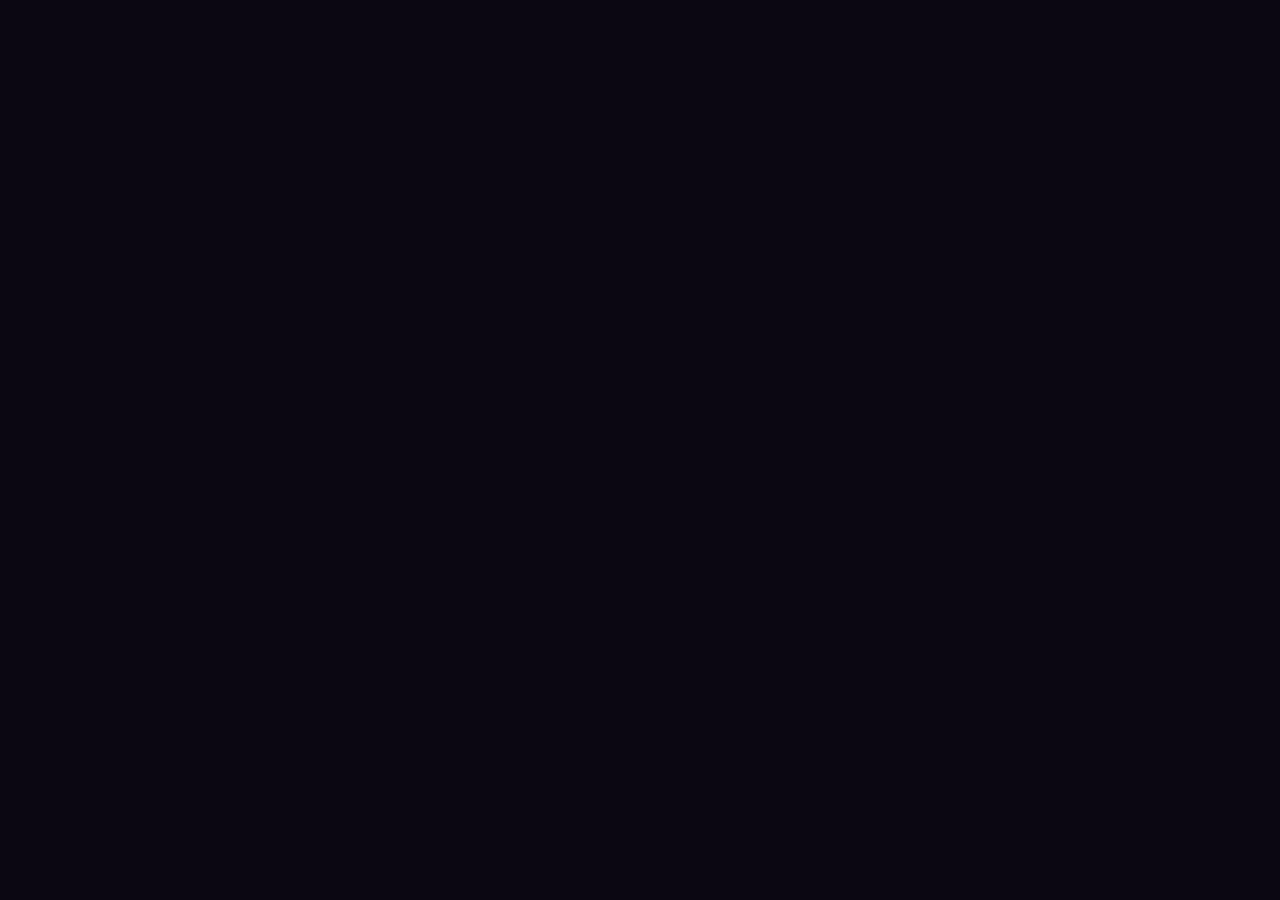
==== index.html @ 0aef2d8a "Initial launch: Hira Circle landing page Full implementation of the Hira Circle landing page — dark/" ====
<!DOCTYPE html>
<html lang="en" data-theme="dark">
<head>
  <meta charset="UTF-8" />
  <meta name="viewport" content="width=device-width, initial-scale=1.0" />
  <title>Hira Circle — Certainty. Connection. Impact.</title>
  <meta name="description" content="A quiet ecosystem for the modern Muslim. Masoorat Global, our bilingual adhkār app, launches soon." />

  <link rel="preconnect" href="https://fonts.googleapis.com" />
  <link rel="preconnect" href="https://fonts.gstatic.com" crossorigin />
  <link rel="stylesheet"
        href="https://fonts.googleapis.com/css2?family=Exo+2:wght@300;400;500;600;700&family=Amiri:wght@400;700&display=swap" />

  <link rel="stylesheet" href="styles.css" />

  <script src="https://unpkg.com/react@18.3.1/umd/react.development.js"
          integrity="sha384-hD6/rw4ppMLGNu3tX5cjIb+uRZ7UkRJ6BPkLpg4hAu/6onKUg4lLsHAs9EBPT82L"
          crossorigin="anonymous"></script>
  <script src="https://unpkg.com/react-dom@18.3.1/umd/react-dom.development.js"
          integrity="sha384-u6aeetuaXnQ38mYT8rp6sbXaQe3NL9t+IBXmnYxwkUI2Hw4bsp2Wvmx4yRQF1uAm"
          crossorigin="anonymous"></script>
  <script src="https://unpkg.com/@babel/standalone@7.29.0/babel.min.js"
          integrity="sha384-m08KidiNqLdpJqLq95G/LEi8Qvjl/xUYll3QILypMoQ65QorJ9Lvtp2RXYGBFj1y"
          crossorigin="anonymous"></script>
</head>
<body>
  <div id="root"></div>

  <script type="text/babel" src="tweaks-panel.jsx"></script>
  <script type="text/babel" src="logo.jsx"></script>
  <script type="text/babel" src="app.jsx"></script>
</body>
</html>
---- styles.css ----
/* ============================================================
   Hira Circle — Landing
   Type:  Exo 2 (300–700), Amiri (Arabic display)
   Tone:  dark-default, violet aurora, quiet intellectual luxury
============================================================ */

:root {
  --bg:         #0B0712;
  --bg-soft:    #110A1C;
  --bg-elev:    #160E26;
  --ink:        #EDEAF2;
  --ink-mute:   #9890A8;
  --ink-dim:    #645B78;
  --line:       rgba(181,143,224,0.14);
  --line-soft:  rgba(181,143,224,0.07);

  --violet-100: #ECE0FF;
  --violet-300: #C9B0FF;
  --violet-400: #A77EF0;
  --violet-500: #8A4FE0;
  --violet-600: #6B2FB8;
  --violet-700: #4C1F8C;
  --violet-900: #2A0F5C;

  --grad: linear-gradient(135deg, #6B2FB8 0%, #8A4FE0 45%, #B58FE0 100%);
  --grad-soft: linear-gradient(135deg, rgba(107,47,184,0.22) 0%, rgba(181,143,224,0.18) 100%);

  --radius-sm: 8px;
  --radius:    14px;
  --radius-lg: 22px;
  --radius-xl: 32px;

  --container: 1180px;
  --gutter: clamp(20px, 4vw, 48px);

  --shadow-glow: 0 30px 80px -20px rgba(138, 79, 224, 0.45),
                 0 0 0 1px rgba(181,143,224,0.10);
}

[data-theme="light"] {
  --bg:        #F7F4FB;
  --bg-soft:   #FFFFFF;
  --bg-elev:   #FFFFFF;
  --ink:       #1A1126;
  --ink-mute:  #574B6B;
  --ink-dim:   #8A819A;
  --line:      rgba(75, 31, 140, 0.14);
  --line-soft: rgba(75, 31, 140, 0.07);
  --shadow-glow: 0 30px 80px -20px rgba(107, 47, 184, 0.25),
                 0 0 0 1px rgba(107, 47, 184, 0.08);
}

* { box-sizing: border-box; }
html, body { margin: 0; padding: 0; }
html { -webkit-font-smoothing: antialiased; text-rendering: optimizeLegibility; }

body {
  font-family: 'Exo 2', system-ui, sans-serif;
  font-weight: 400;
  background: var(--bg);
  color: var(--ink);
  line-height: 1.55;
  overflow-x: hidden;
  letter-spacing: 0.005em;
}

/* ── Ambient aurora behind everything ─────────────────────── */
.aurora {
  position: fixed;
  inset: 0;
  pointer-events: none;
  z-index: 0;
  overflow: hidden;
}
.aurora::before,
.aurora::after {
  content: '';
  position: absolute;
  border-radius: 50%;
  filter: blur(120px);
  opacity: 0.55;
  will-change: transform;
}
.aurora::before {
  width: 800px; height: 800px;
  top: -200px; left: -200px;
  background: radial-gradient(circle, rgba(107,47,184,0.55), transparent 65%);
  animation: drift 26s ease-in-out infinite alternate;
}
.aurora::after {
  width: 700px; height: 700px;
  bottom: -250px; right: -150px;
  background: radial-gradient(circle, rgba(181,143,224,0.35), transparent 65%);
  animation: drift2 32s ease-in-out infinite alternate;
}
[data-theme="light"] .aurora::before { opacity: 0.30; }
[data-theme="light"] .aurora::after  { opacity: 0.22; }

@keyframes drift {
  0%   { transform: translate(0,0)   scale(1); }
  100% { transform: translate(120px,80px) scale(1.15); }
}
@keyframes drift2 {
  0%   { transform: translate(0,0)   scale(1); }
  100% { transform: translate(-100px,-60px) scale(1.1); }
}

/* Optional grid overlay variant */
.bg-grid::before {
  content: '';
  position: fixed;
  inset: 0;
  z-index: 0;
  pointer-events: none;
  background-image:
    linear-gradient(var(--line-soft) 1px, transparent 1px),
    linear-gradient(90deg, var(--line-soft) 1px, transparent 1px);
  background-size: 64px 64px;
  mask-image: radial-gradient(ellipse at center, black 30%, transparent 75%);
}

/* ── Layout ───────────────────────────────────────────────── */
.page {
  position: relative;
  z-index: 1;
}
.container {
  max-width: var(--container);
  margin: 0 auto;
  padding: 0 var(--gutter);
}
section { position: relative; }

/* ── Nav ──────────────────────────────────────────────────── */
.nav {
  position: sticky;
  top: 0;
  z-index: 50;
  backdrop-filter: blur(14px);
  -webkit-backdrop-filter: blur(14px);
  background: color-mix(in oklab, var(--bg) 70%, transparent);
  border-bottom: 1px solid var(--line-soft);
}
.nav-inner {
  display: flex;
  align-items: center;
  justify-content: space-between;
  height: 72px;
}
.nav-brand {
  display: flex;
  align-items: center;
  gap: 12px;
  text-decoration: none;
  color: var(--ink);
}
.nav-brand .qmark { width: 32px; height: 32px; }
.nav-brand .word {
  font-weight: 600;
  font-size: 19px;
  letter-spacing: -0.01em;
}
.nav-brand .word span { color: var(--violet-400); }
.nav-links {
  display: flex;
  align-items: center;
  gap: 34px;
}
.nav-links a {
  color: var(--ink-mute);
  text-decoration: none;
  font-size: 14px;
  font-weight: 500;
  letter-spacing: 0.02em;
  transition: color .25s;
  white-space: nowrap;
}
.nav-links a:hover { color: var(--ink); }
.nav-pill {
  display: inline-flex;
  align-items: center;
  gap: 8px;
  padding: 9px 16px;
  border-radius: 99px;
  background: var(--grad);
  color: #fff !important;
  font-weight: 500;
  font-size: 13px;
  letter-spacing: 0.04em;
  text-transform: uppercase;
  box-shadow: 0 8px 24px -8px rgba(138,79,224,0.55);
  transition: transform .25s, box-shadow .25s;
  white-space: nowrap;
}
.nav-pill:hover { transform: translateY(-1px); box-shadow: 0 14px 32px -8px rgba(138,79,224,0.7); }

@media (max-width: 720px) {
  .nav-links a:not(.nav-pill) { display: none; }
}

/* ── Hero ─────────────────────────────────────────────────── */
.hero {
  padding: clamp(72px, 12vw, 140px) 0 clamp(80px, 10vw, 120px);
  text-align: center;
}
.hero-eyebrow {
  display: inline-flex;
  align-items: center;
  gap: 10px;
  padding: 7px 14px 7px 10px;
  border-radius: 99px;
  border: 1px solid var(--line);
  background: color-mix(in oklab, var(--bg-elev) 55%, transparent);
  color: var(--ink-mute);
  font-size: 12px;
  letter-spacing: 0.18em;
  text-transform: uppercase;
  margin-bottom: 38px;
}
.hero-eyebrow .dot {
  width: 7px; height: 7px; border-radius: 99px;
  background: var(--violet-400);
  box-shadow: 0 0 0 4px rgba(167,126,240,0.18);
  animation: pulseDot 2.4s ease-in-out infinite;
}
@keyframes pulseDot {
  0%, 100% { box-shadow: 0 0 0 4px rgba(167,126,240,0.18); }
  50%      { box-shadow: 0 0 0 8px rgba(167,126,240,0.04); }
}

.hero-mark-wrap {
  display: flex;
  justify-content: center;
  margin-bottom: 34px;
  position: relative;
}
.hero-mark-wrap .halo {
  position: absolute;
  inset: -60px;
  background: radial-gradient(circle, rgba(138,79,224,0.35), transparent 60%);
  filter: blur(40px);
  z-index: -1;
}
.hero-mark {
  width: clamp(160px, 22vw, 240px);
  height: clamp(160px, 22vw, 240px);
}

.hero-mark.motion-float  { animation: floaty 6s ease-in-out infinite; }
.hero-mark.motion-rotate { animation: rotate 22s linear infinite; }
.hero-mark.motion-pulse  { animation: pulse 4.5s ease-in-out infinite; }

@keyframes floaty { 0%,100% { transform: translateY(0); } 50% { transform: translateY(-12px); } }
@keyframes rotate { to { transform: rotate(360deg); } }
@keyframes pulse  { 0%,100% { transform: scale(1); } 50% { transform: scale(1.04); } }

.hero h1 {
  font-family: 'Exo 2', sans-serif;
  font-weight: 600;
  font-size: clamp(48px, 8vw, 96px);
  line-height: 1;
  letter-spacing: -0.025em;
  margin: 0 0 18px;
}
.hero h1 .gradient {
  background: var(--grad);
  -webkit-background-clip: text;
  background-clip: text;
  color: transparent;
}
.hero-tag {
  color: var(--ink-mute);
  font-size: clamp(14px, 1.4vw, 16px);
  font-weight: 400;
  letter-spacing: 0.32em;
  text-transform: uppercase;
  margin: 0 0 28px;
}
.hero-tag span { color: var(--violet-300); }
.hero-tag em {
  font-style: normal;
  color: var(--ink-dim);
  padding: 0 6px;
}
.hero-sub {
  font-size: clamp(17px, 1.6vw, 20px);
  color: var(--ink-mute);
  max-width: 580px;
  margin: 0 auto;
  line-height: 1.55;
  font-weight: 300;
  text-wrap: pretty;
}

/* arrow scroll cue */
.scroll-cue {
  margin-top: 64px;
  display: inline-flex;
  flex-direction: column;
  align-items: center;
  gap: 10px;
  color: var(--ink-dim);
  font-size: 11px;
  letter-spacing: 0.3em;
  text-transform: uppercase;
}
.scroll-cue .line {
  width: 1px;
  height: 36px;
  background: linear-gradient(to bottom, var(--violet-400), transparent);
  animation: scrollLine 2.4s ease-in-out infinite;
  transform-origin: top;
}
@keyframes scrollLine {
  0%, 100% { transform: scaleY(0.4); opacity: 0.4; }
  50%      { transform: scaleY(1); opacity: 1; }
}

/* ── Section primitives ───────────────────────────────────── */
.section {
  padding: clamp(80px, 10vw, 140px) 0;
  position: relative;
}
.section-rule {
  width: 1px; height: 64px;
  background: linear-gradient(to bottom, transparent, var(--line), transparent);
  margin: 0 auto;
}
.kicker {
  display: inline-block;
  font-size: 11px;
  font-weight: 500;
  letter-spacing: 0.32em;
  text-transform: uppercase;
  color: var(--violet-300);
  margin-bottom: 22px;
}
.kicker::before {
  content: '— ';
  color: var(--violet-400);
  margin-right: 4px;
}
.section h2 {
  font-weight: 500;
  font-size: clamp(32px, 4.6vw, 54px);
  line-height: 1.08;
  letter-spacing: -0.02em;
  margin: 0 0 28px;
  text-wrap: balance;
}
.section p.lede {
  font-size: clamp(18px, 1.8vw, 22px);
  line-height: 1.55;
  color: var(--ink-mute);
  font-weight: 300;
  max-width: 640px;
  text-wrap: pretty;
}

/* ── The Idea ─────────────────────────────────────────────── */
.idea {
  text-align: center;
}
.idea .container { max-width: 820px; }
.idea p { margin: 0 auto 24px; }
.idea .end-mark {
  color: var(--violet-400);
  font-size: 22px;
  margin-top: 12px;
}

/* ── Masoorat section ─────────────────────────────────────── */
.masoorat {
  background:
    radial-gradient(ellipse 80% 60% at 80% 30%, rgba(107,47,184,0.18), transparent 60%),
    radial-gradient(ellipse 60% 50% at 10% 80%, rgba(181,143,224,0.10), transparent 60%);
}
.masoorat-grid {
  display: grid;
  grid-template-columns: 1fr 1fr;
  gap: clamp(40px, 6vw, 96px);
  align-items: center;
}
@media (max-width: 920px) {
  .masoorat-grid { grid-template-columns: 1fr; }
}

.masoorat-meta {
  display: flex;
  flex-direction: column;
  gap: 22px;
}
.app-tagline {
  font-size: 18px;
  color: var(--violet-300);
  font-style: italic;
  font-weight: 300;
  letter-spacing: 0.01em;
}
.app-body {
  color: var(--ink-mute);
  font-size: 16px;
  line-height: 1.65;
  max-width: 480px;
  font-weight: 300;
}
.app-meta-row {
  display: flex;
  flex-wrap: wrap;
  gap: 10px;
  margin-top: 4px;
}
.meta-chip {
  display: inline-flex;
  align-items: center;
  gap: 8px;
  padding: 7px 14px;
  border-radius: 99px;
  border: 1px solid var(--line);
  background: color-mix(in oklab, var(--bg-elev) 50%, transparent);
  font-size: 12px;
  letter-spacing: 0.14em;
  text-transform: uppercase;
  color: var(--ink-mute);
}
.meta-chip .dotg {
  width: 6px; height: 6px; border-radius: 99px;
  background: var(--grad);
}
.app-free {
  font-size: 13px;
  color: var(--ink-dim);
  letter-spacing: 0.04em;
}
.app-free strong { color: var(--ink); font-weight: 500; }

/* Phone mockup */
.phone-stage {
  position: relative;
  display: flex;
  justify-content: center;
  align-items: center;
  min-height: 640px;
}
.phone-stage .glow {
  position: absolute;
  width: 80%; height: 80%;
  background: radial-gradient(circle, rgba(138,79,224,0.35), transparent 60%);
  filter: blur(60px);
  z-index: 0;
}
.phone {
  position: relative;
  width: 300px;
  height: 620px;
  border-radius: 46px;
  background: linear-gradient(150deg, #1A1028 0%, #0E0719 100%);
  padding: 12px;
  box-shadow:
    0 40px 80px -20px rgba(0,0,0,0.7),
    0 0 0 1px rgba(181,143,224,0.12),
    inset 0 0 0 2px rgba(0,0,0,0.4);
  z-index: 1;
}
.phone-screen {
  width: 100%;
  height: 100%;
  border-radius: 36px;
  background:
    radial-gradient(circle at 50% 0%, rgba(138,79,224,0.30), transparent 60%),
    linear-gradient(180deg, #120821 0%, #07030E 100%);
  overflow: hidden;
  position: relative;
  display: flex;
  flex-direction: column;
}
.phone-notch {
  position: absolute;
  top: 10px;
  left: 50%;
  transform: translateX(-50%);
  width: 90px; height: 22px;
  border-radius: 99px;
  background: #000;
  z-index: 5;
}
.phone-status {
  display: flex;
  justify-content: space-between;
  padding: 16px 22px 0;
  font-size: 11px;
  font-weight: 600;
  color: var(--ink);
  letter-spacing: 0.02em;
}
.phone-body {
  flex: 1;
  padding: 44px 22px 22px;
  display: flex;
  flex-direction: column;
  gap: 18px;
}
.phone-greet {
  font-size: 11px;
  text-transform: uppercase;
  letter-spacing: 0.3em;
  color: var(--violet-300);
}
.phone-h {
  font-size: 22px;
  font-weight: 500;
  letter-spacing: -0.01em;
  margin: -8px 0 6px;
}
.phone-progress {
  display: flex;
  gap: 6px;
  margin-bottom: 6px;
}
.phone-progress span {
  flex: 1;
  height: 3px;
  border-radius: 99px;
  background: rgba(255,255,255,0.08);
}
.phone-progress span.fill {
  background: var(--grad);
}
.dhikr-card {
  border: 1px solid var(--line);
  border-radius: 18px;
  padding: 18px;
  background: rgba(255,255,255,0.025);
  position: relative;
}
.dhikr-card .num {
  position: absolute;
  top: 14px;
  right: 16px;
  width: 28px; height: 28px;
  border-radius: 99px;
  background: var(--grad);
  color: #fff;
  display: flex;
  align-items: center;
  justify-content: center;
  font-size: 11px;
  font-weight: 600;
}
.dhikr-card .ar {
  font-family: 'Amiri', serif;
  font-size: 26px;
  line-height: 1.5;
  text-align: right;
  direction: rtl;
  color: var(--ink);
  margin-bottom: 12px;
}
.dhikr-card .tr {
  font-size: 11px;
  color: var(--ink-mute);
  line-height: 1.5;
  font-weight: 300;
}
.dhikr-card .repeat {
  margin-top: 12px;
  display: flex;
  align-items: center;
  justify-content: space-between;
  padding-top: 12px;
  border-top: 1px solid var(--line-soft);
  font-size: 11px;
  color: var(--ink-dim);
  letter-spacing: 0.1em;
  text-transform: uppercase;
}
.dhikr-card .count {
  display: inline-flex;
  align-items: center;
  gap: 6px;
  color: var(--violet-300);
  font-weight: 500;
}
.dhikr-card .count b {
  font-size: 13px;
  color: var(--ink);
}
.phone-tabs {
  display: flex;
  justify-content: space-around;
  padding: 14px 0 18px;
  border-top: 1px solid var(--line-soft);
  margin-top: auto;
}
.phone-tabs .tab {
  width: 28px; height: 28px;
  border-radius: 8px;
  display: flex;
  align-items: center;
  justify-content: center;
  color: var(--ink-dim);
}
.phone-tabs .tab.active { color: var(--violet-300); }

/* Floating accent badges */
.float-badge {
  position: absolute;
  border-radius: 14px;
  padding: 10px 14px;
  background: color-mix(in oklab, var(--bg-elev) 80%, transparent);
  border: 1px solid var(--line);
  backdrop-filter: blur(8px);
  font-size: 11px;
  letter-spacing: 0.18em;
  text-transform: uppercase;
  color: var(--ink-mute);
  display: flex;
  align-items: center;
  gap: 10px;
  z-index: 3;
  box-shadow: 0 16px 40px -12px rgba(0,0,0,0.4);
}
.float-badge .icon {
  width: 26px; height: 26px;
  border-radius: 8px;
  background: var(--grad-soft);
  border: 1px solid var(--line);
  color: var(--violet-300);
  display: flex; align-items: center; justify-content: center;
}
.float-badge.tl {
  top: 6%;
  left: clamp(-20px, -2%, 0px);
  animation: floaty 7s ease-in-out infinite;
}
.float-badge.br {
  bottom: 10%;
  right: clamp(-20px, -2%, 0px);
  animation: floaty 8s 0.4s ease-in-out infinite reverse;
}
@media (max-width: 1080px) {
  .float-badge.tl { left: 4px; }
  .float-badge.br { right: 4px; }
}

/* ── Essence ──────────────────────────────────────────────── */
.essence-grid {
  display: grid;
  grid-template-columns: repeat(3, 1fr);
  gap: 1px;
  background: var(--line);
  border: 1px solid var(--line);
  border-radius: var(--radius-lg);
  overflow: hidden;
  margin-top: 56px;
}
@media (max-width: 720px) {
  .essence-grid { grid-template-columns: 1fr 1fr; }
}
.essence-cell {
  padding: 36px 28px 32px;
  background: color-mix(in oklab, var(--bg-elev) 50%, transparent);
  display: flex;
  flex-direction: column;
  gap: 14px;
  transition: background .3s;
}
.essence-cell:hover { background: color-mix(in oklab, var(--bg-elev) 85%, transparent); }
.essence-cell .icon {
  width: 36px; height: 36px;
  color: var(--violet-300);
}
.essence-cell h4 {
  margin: 0;
  font-size: 15px;
  font-weight: 500;
  letter-spacing: 0.04em;
  text-transform: uppercase;
}
.essence-cell p {
  margin: 0;
  font-size: 13px;
  color: var(--ink-mute);
  line-height: 1.6;
  font-weight: 300;
}

/* ── Email capture ────────────────────────────────────────── */
.subscribe {
  text-align: center;
}
.subscribe-card {
  margin: 40px auto 0;
  max-width: 620px;
  padding: clamp(36px, 5vw, 56px);
  border-radius: var(--radius-xl);
  background:
    linear-gradient(180deg, rgba(255,255,255,0.04), rgba(255,255,255,0.01)),
    var(--bg-elev);
  border: 1px solid var(--line);
  box-shadow: var(--shadow-glow);
  position: relative;
  overflow: hidden;
}
.subscribe-card::before {
  content: '';
  position: absolute; inset: 0;
  background: radial-gradient(ellipse at top, rgba(138,79,224,0.18), transparent 60%);
  pointer-events: none;
}
.subscribe-card h3 {
  margin: 0 0 12px;
  font-size: clamp(24px, 3vw, 32px);
  font-weight: 500;
  letter-spacing: -0.01em;
  position: relative;
}
.subscribe-card p {
  margin: 0 0 28px;
  color: var(--ink-mute);
  font-size: 15px;
  font-weight: 300;
  line-height: 1.6;
  position: relative;
}
.subscribe-form {
  display: flex;
  gap: 8px;
  padding: 6px;
  border-radius: 99px;
  border: 1px solid var(--line);
  background: color-mix(in oklab, var(--bg) 70%, transparent);
  position: relative;
  transition: border-color .3s, box-shadow .3s;
}
.subscribe-form:focus-within {
  border-color: var(--violet-400);
  box-shadow: 0 0 0 4px rgba(138,79,224,0.18);
}
.subscribe-form input {
  flex: 1;
  border: none;
  background: transparent;
  color: var(--ink);
  font: inherit;
  font-size: 15px;
  padding: 0 18px;
  outline: none;
}
.subscribe-form input::placeholder { color: var(--ink-dim); }
.subscribe-form button {
  border: none;
  background: var(--grad);
  color: #fff;
  font: inherit;
  font-weight: 500;
  font-size: 14px;
  letter-spacing: 0.06em;
  text-transform: uppercase;
  padding: 13px 22px;
  border-radius: 99px;
  cursor: pointer;
  display: inline-flex;
  align-items: center;
  gap: 8px;
  transition: transform .2s, box-shadow .2s;
  box-shadow: 0 8px 20px -6px rgba(138,79,224,0.5);
  white-space: nowrap;
}
.subscribe-form button:hover { transform: translateY(-1px); box-shadow: 0 14px 28px -6px rgba(138,79,224,0.7); }
.subscribe-fine {
  margin-top: 20px;
  font-size: 12px;
  color: var(--ink-dim);
  letter-spacing: 0.04em;
  position: relative;
}
.subscribe-success {
  position: relative;
  padding: 20px 22px;
  border-radius: 99px;
  border: 1px solid rgba(167,126,240,0.4);
  background: rgba(138,79,224,0.10);
  color: var(--violet-100);
  font-size: 14px;
  display: inline-flex;
  align-items: center;
  gap: 12px;
}
.subscribe-success svg {
  width: 18px; height: 18px;
  color: var(--violet-300);
}

/* ── Footer ───────────────────────────────────────────────── */
.footer {
  padding: 64px 0 48px;
  border-top: 1px solid var(--line-soft);
}
.footer-inner {
  display: flex;
  justify-content: space-between;
  align-items: flex-end;
  gap: 32px;
  flex-wrap: wrap;
}
.footer-brand { display: flex; flex-direction: column; gap: 8px; }
.footer-brand .row {
  display: flex; align-items: center; gap: 10px;
  font-weight: 600; font-size: 15px;
}
.footer-brand .row .footer-word { letter-spacing: -0.01em; }
.footer-brand .row .footer-word em { font-style: normal; color: var(--violet-400); }
.footer-brand small { color: var(--ink-dim); font-size: 12px; letter-spacing: 0.08em; }

.footer-cols {
  display: flex;
  gap: 48px;
  flex-wrap: wrap;
}
.footer-col {
  display: flex;
  flex-direction: column;
  gap: 8px;
}
.footer-col strong {
  font-size: 11px;
  text-transform: uppercase;
  letter-spacing: 0.24em;
  color: var(--ink-dim);
  font-weight: 500;
  margin-bottom: 4px;
}
.footer-col a {
  color: var(--ink-mute);
  text-decoration: none;
  font-size: 14px;
  transition: color .2s;
}
.footer-col a:hover { color: var(--ink); }

.footer-base {
  margin-top: 48px;
  padding-top: 24px;
  border-top: 1px solid var(--line-soft);
  display: flex;
  justify-content: space-between;
  flex-wrap: wrap;
  gap: 12px;
  font-size: 12px;
  color: var(--ink-dim);
  letter-spacing: 0.04em;
}
.footer-base a { color: var(--ink-mute); text-decoration: none; }
.footer-base a:hover { color: var(--ink); }

/* ── Utility ──────────────────────────────────────────────── */
::selection { background: rgba(138,79,224,0.45); color: #fff; }

/* ── Q-mark image styling ─────────────────────────────────── */
.qmark-img {
  display: inline-flex;
  position: relative;
  flex: none;
  user-select: none;
}
.qmark-img img {
  display: block;
  width: 100%;
  height: 100%;
  object-fit: contain;
  filter: drop-shadow(0 4px 20px rgba(138,79,224,0.20));
  transition: opacity .35s ease;
}
/* Default (dark theme): show the lighter artwork */
.qmark-img .qmark-light { position: absolute; inset: 0; opacity: 0; }
.qmark-img .qmark-dark  { opacity: 1; }
[data-theme="light"] .qmark-img .qmark-light { opacity: 1; }
[data-theme="light"] .qmark-img .qmark-dark  { opacity: 0; }

/* Hero gets a stronger glow */
.hero-mark.qmark-img img {
  filter: drop-shadow(0 18px 60px rgba(138,79,224,0.55))
          drop-shadow(0 0 80px rgba(181,143,224,0.35));
}
[data-theme="light"] .qmark-img img {
  filter: drop-shadow(0 4px 12px rgba(107,47,184,0.15));
}
[data-theme="light"] .hero-mark.qmark-img img {
  filter: drop-shadow(0 18px 50px rgba(107,47,184,0.28));
}
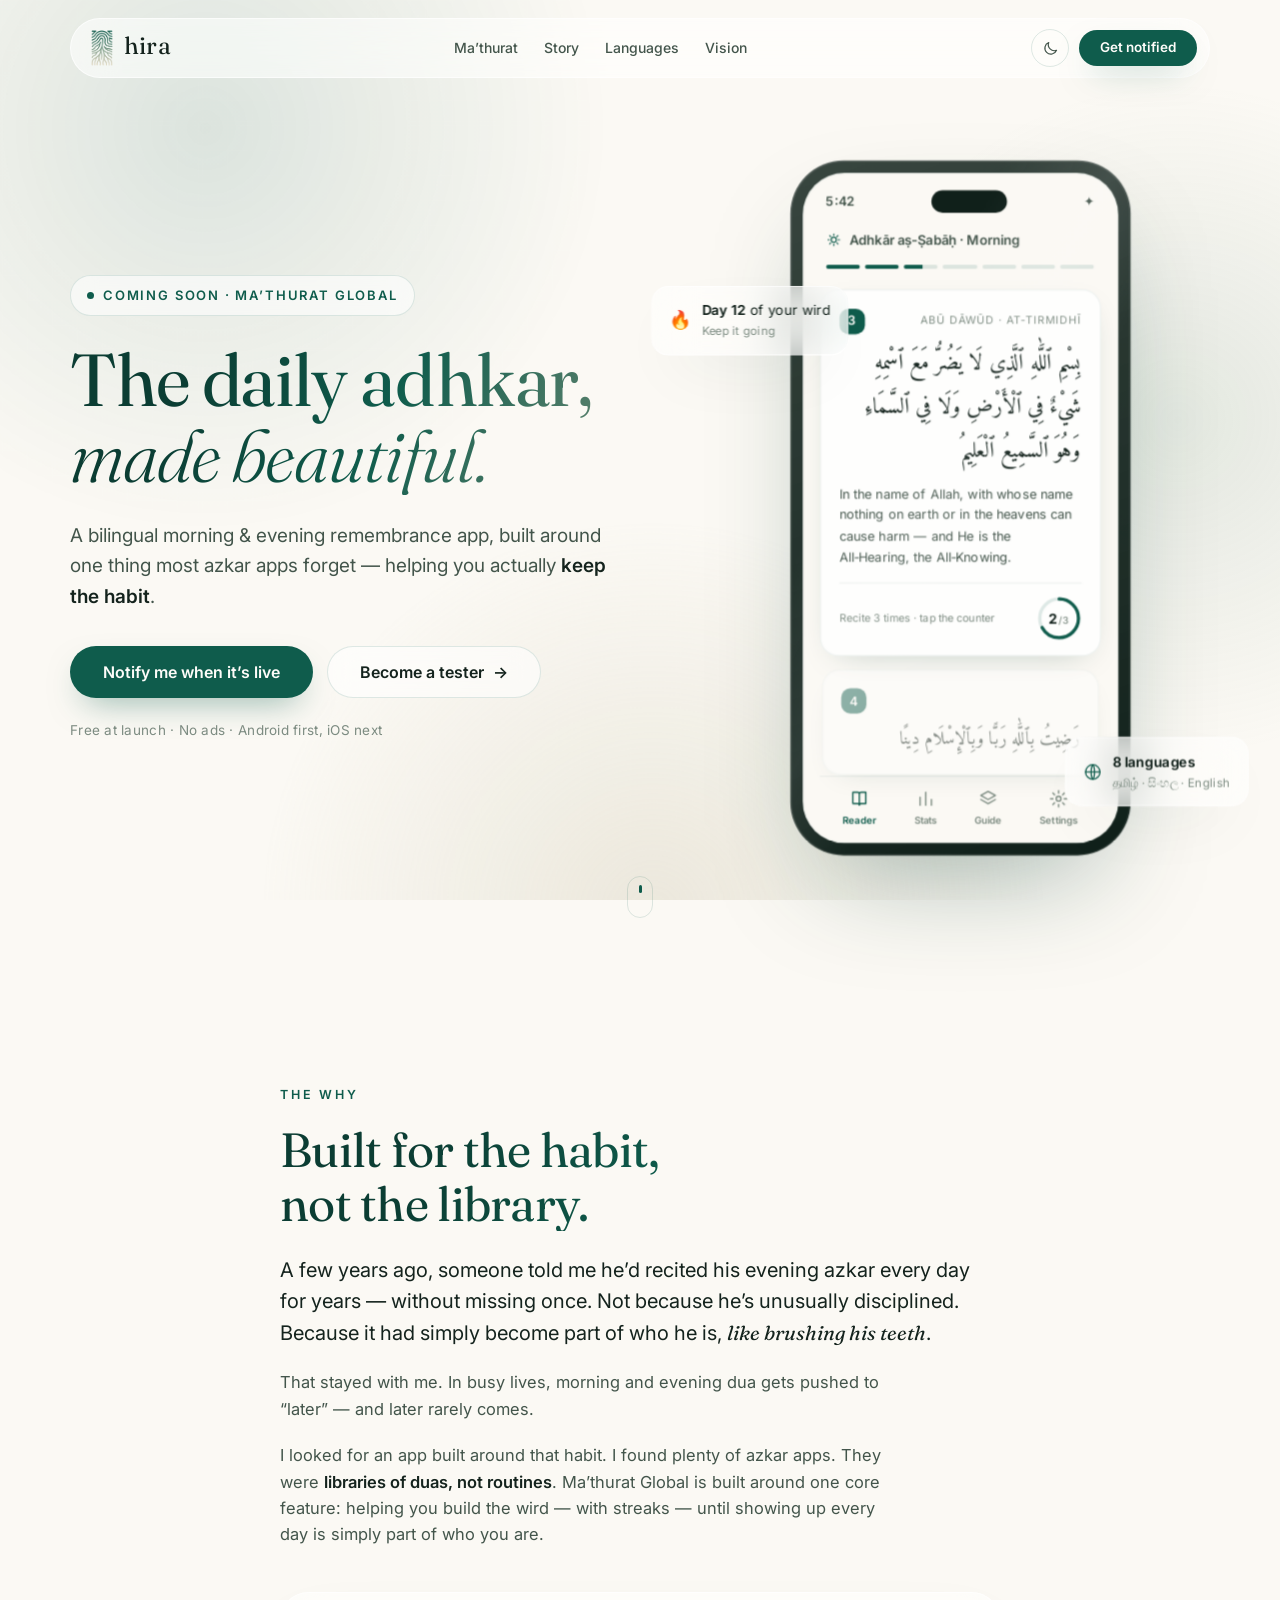
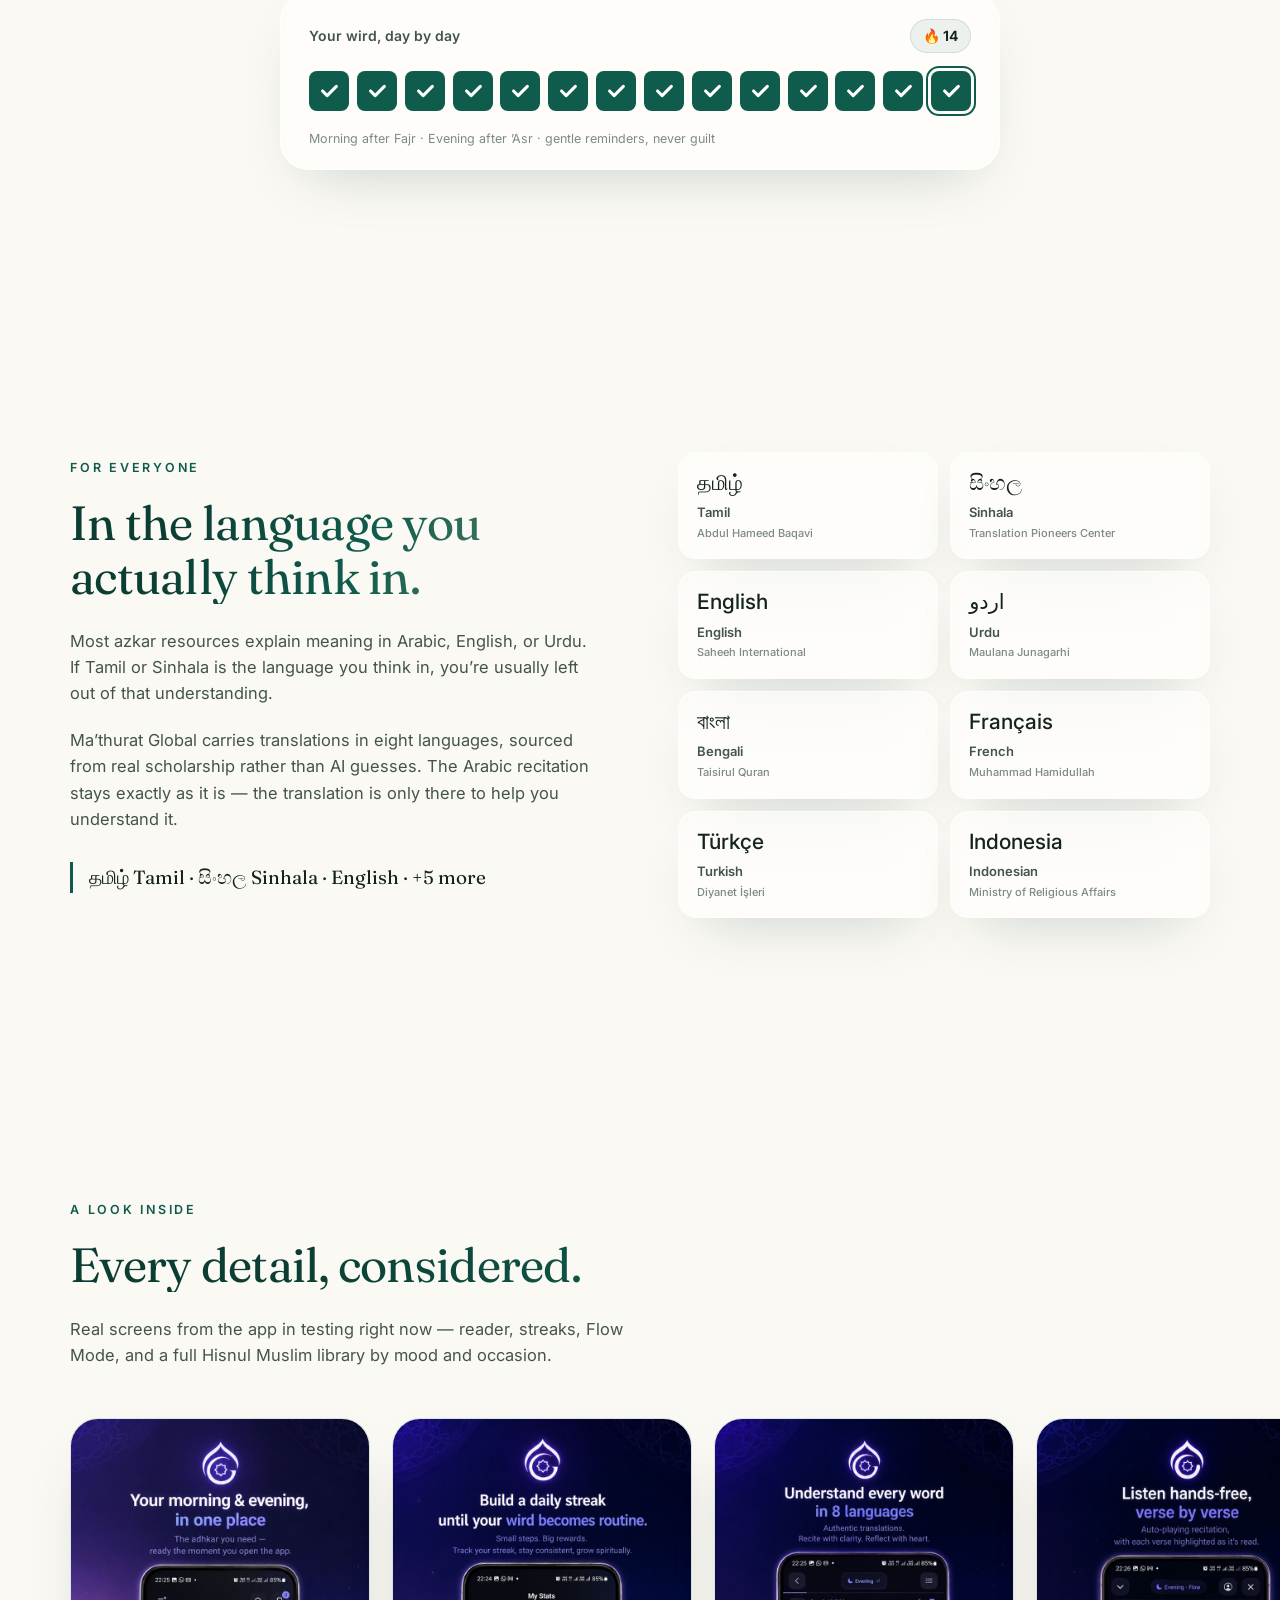
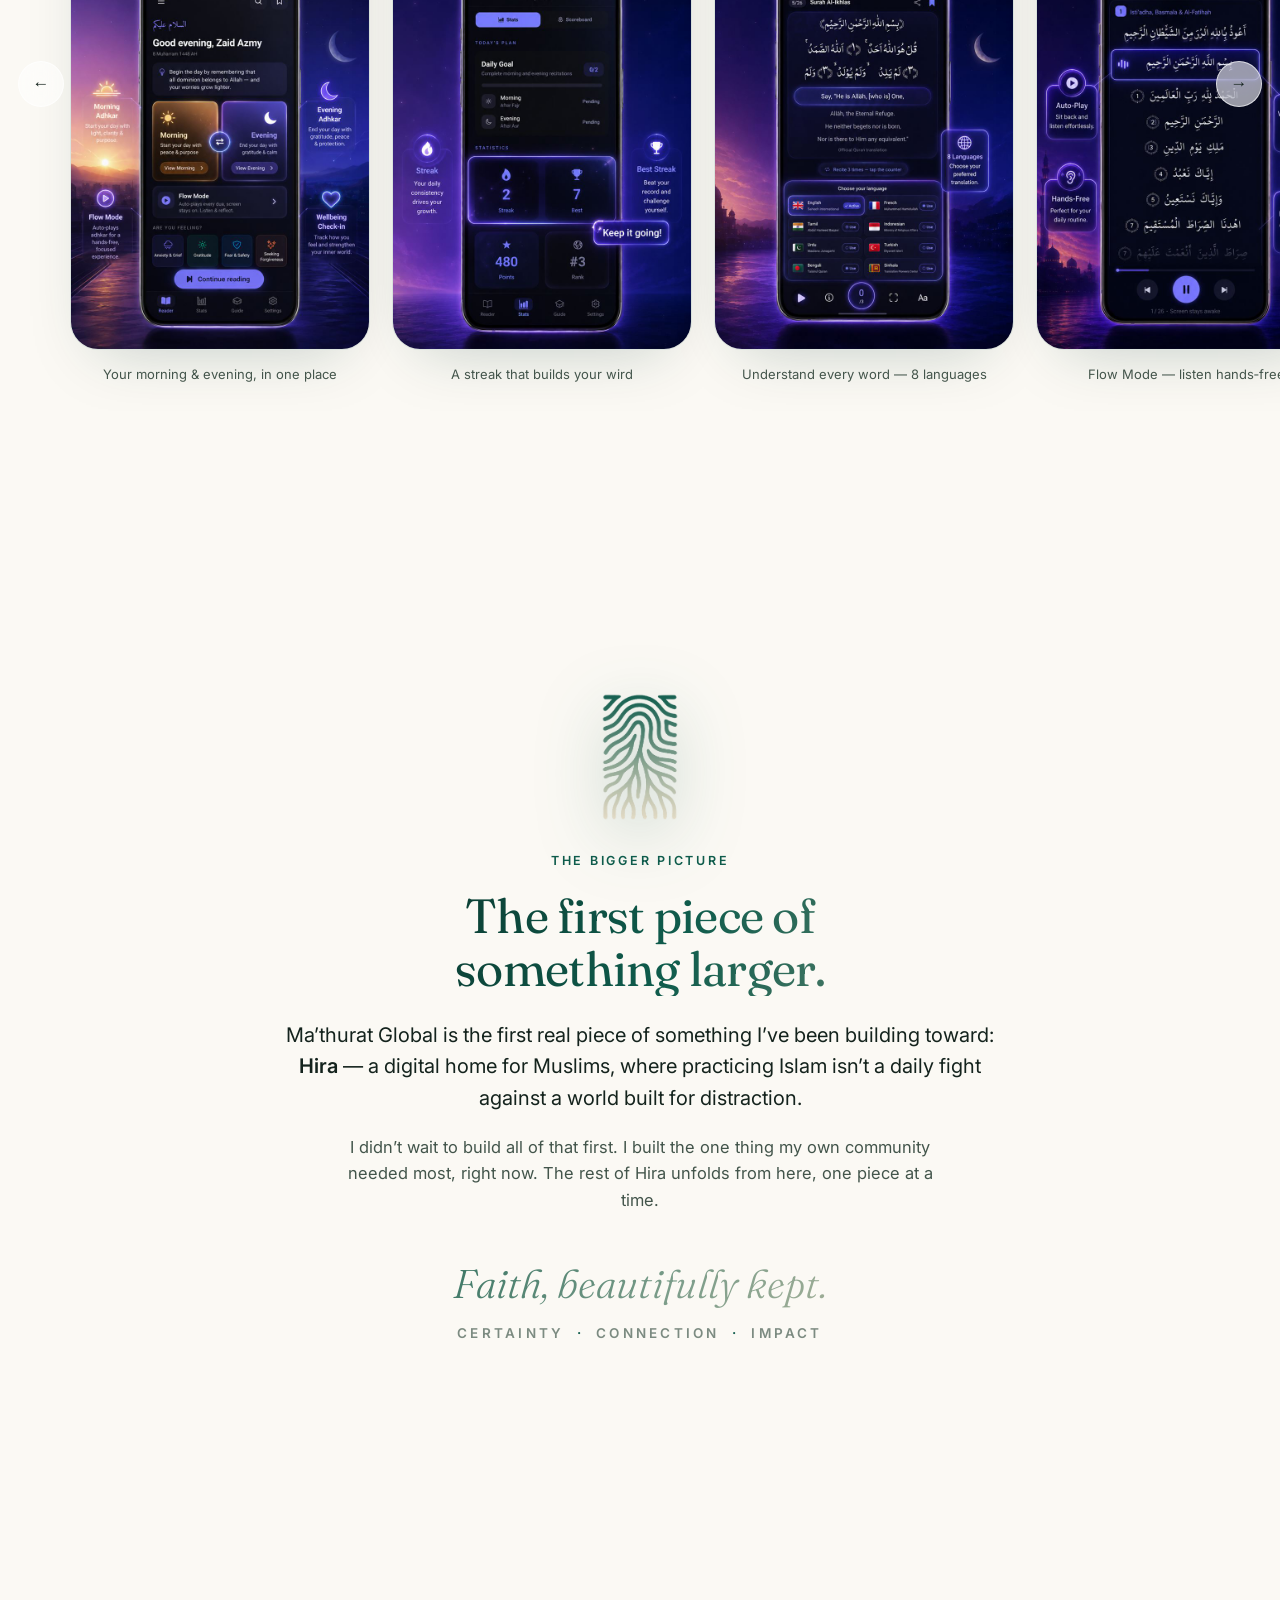
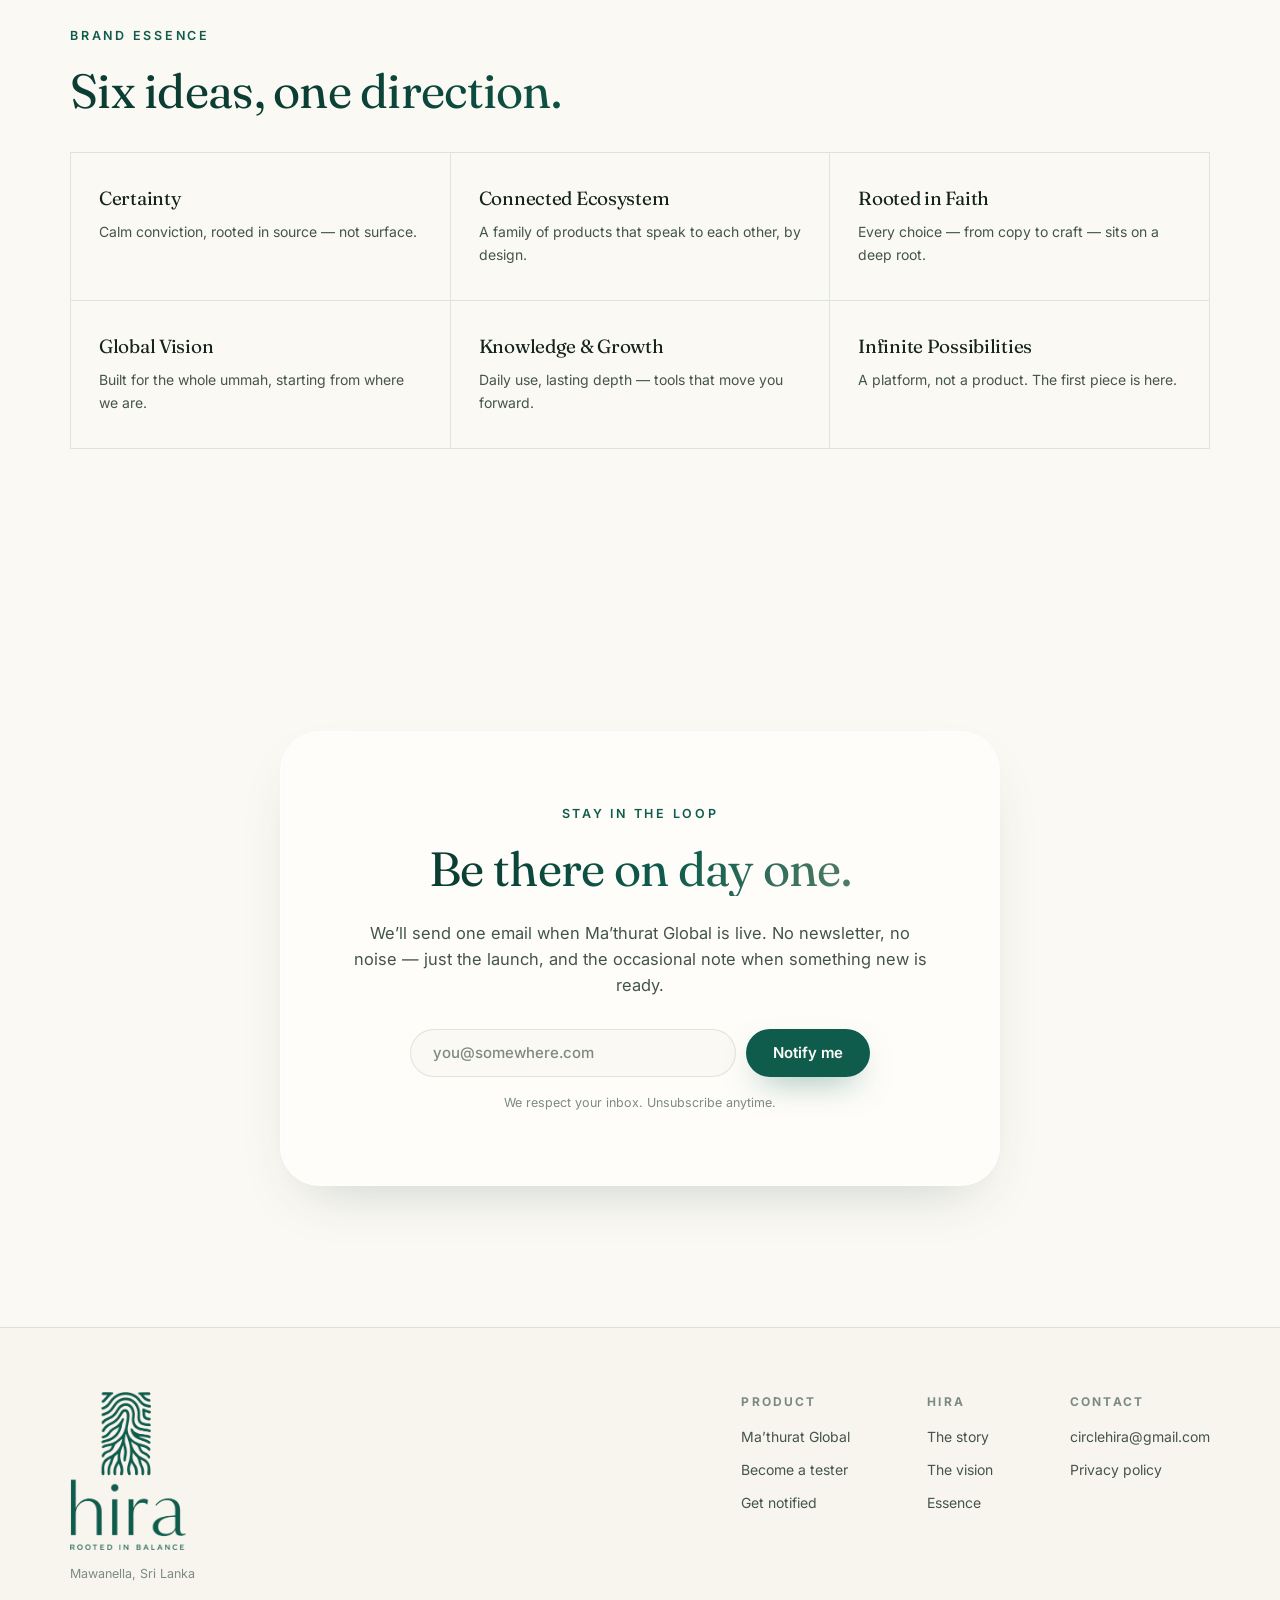
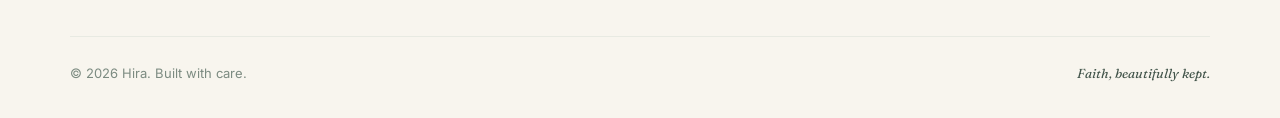
==== commit 28261d11: "Rebrand to Hira + full site rebuild around Ma'thurat Global - Brand: Hira (was Hira Circle), product" ====
--- a/index.html
+++ b/index.html
@@ -1,33 +1,354 @@
 <!DOCTYPE html>
-<html lang="en" data-theme="dark">
+<html lang="en">
 <head>
   <meta charset="UTF-8" />
-  <meta name="viewport" content="width=device-width, initial-scale=1.0" />
-  <title>Hira Circle — Certainty. Connection. Impact.</title>
-  <meta name="description" content="A quiet ecosystem for the modern Muslim. Masoorat Global, our bilingual adhkār app, launches soon." />
+  <meta name="viewport" content="width=device-width, initial-scale=1.0, viewport-fit=cover" />
+  <title>Hira — The daily adhkar, made beautiful.</title>
+  <meta name="description" content="Ma'thurat Global is a bilingual morning & evening remembrance app built around one thing most azkar apps forget: helping you actually keep the habit. The first piece of Hira." />
+  <link rel="canonical" href="https://hiracircle.com/" />
+
+  <meta property="og:title" content="Hira — The daily adhkar, made beautiful." />
+  <meta property="og:description" content="Ma'thurat Global: morning & evening adhkar with translations in 8 languages, streaks that build your wird, and audio that flows. Coming soon — free, no ads." />
+  <meta property="og:type" content="website" />
+  <meta property="og:site_name" content="Hira" />
+  <meta property="og:url" content="https://hiracircle.com/" />
+  <meta property="og:image" content="https://hiracircle.com/assets/og-image.jpg" />
+  <meta name="twitter:card" content="summary_large_image" />
+  <meta name="theme-color" content="#FBF9F4" media="(prefers-color-scheme: light)" />
+  <meta name="theme-color" content="#0A1411" media="(prefers-color-scheme: dark)" />
+
+  <link rel="icon" type="image/png" sizes="32x32" href="assets/favicon-32.png" />
+  <link rel="icon" type="image/png" sizes="192x192" href="assets/favicon-192.png" />
+  <link rel="apple-touch-icon" href="assets/apple-touch-icon.png" />
 
   <link rel="preconnect" href="https://fonts.googleapis.com" />
   <link rel="preconnect" href="https://fonts.gstatic.com" crossorigin />
-  <link rel="stylesheet"
-        href="https://fonts.googleapis.com/css2?family=Exo+2:wght@300;400;500;600;700&family=Amiri:wght@400;700&display=swap" />
-
-  <link rel="stylesheet" href="styles.css" />
-
-  <script src="https://unpkg.com/react@18.3.1/umd/react.development.js"
-          integrity="sha384-hD6/rw4ppMLGNu3tX5cjIb+uRZ7UkRJ6BPkLpg4hAu/6onKUg4lLsHAs9EBPT82L"
-          crossorigin="anonymous"></script>
-  <script src="https://unpkg.com/react-dom@18.3.1/umd/react-dom.development.js"
-          integrity="sha384-u6aeetuaXnQ38mYT8rp6sbXaQe3NL9t+IBXmnYxwkUI2Hw4bsp2Wvmx4yRQF1uAm"
-          crossorigin="anonymous"></script>
-  <script src="https://unpkg.com/@babel/standalone@7.29.0/babel.min.js"
-          integrity="sha384-m08KidiNqLdpJqLq95G/LEi8Qvjl/xUYll3QILypMoQ65QorJ9Lvtp2RXYGBFj1y"
-          crossorigin="anonymous"></script>
+  <link rel="stylesheet" href="https://fonts.googleapis.com/css2?family=Fraunces:opsz,wght@9..144,300;9..144,400;9..144,500;9..144,600&family=Inter:wght@400;500;600&family=Amiri:wght@400;700&display=swap" />
+
+  <link rel="stylesheet" href="site.css" />
+  <script>
+    /* Set theme before paint to avoid flash */
+    (function () {
+      var t = null;
+      try { t = localStorage.getItem('hira-theme'); } catch (e) {}
+      if (t !== 'light' && t !== 'dark') {
+        t = window.matchMedia('(prefers-color-scheme: dark)').matches ? 'dark' : 'light';
+      }
+      document.documentElement.setAttribute('data-theme', t);
+    })();
+  </script>
 </head>
 <body>
-  <div id="root"></div>
-
-  <script type="text/babel" src="tweaks-panel.jsx"></script>
-  <script type="text/babel" src="logo.jsx"></script>
-  <script type="text/babel" src="app.jsx"></script>
+
+  <!-- Ambient background -->
+  <div class="aurora" aria-hidden="true">
+    <span class="blob b1"></span>
+    <span class="blob b2"></span>
+    <span class="blob b3"></span>
+  </div>
+
+  <!-- ── Nav ─────────────────────────────────────────────── -->
+  <header class="nav" id="nav">
+    <nav class="nav-inner" aria-label="Main">
+      <a class="brand" href="#top" aria-label="Hira — home">
+        <img class="brand-mark" src="assets/brand/mark-gradient.png" alt="" width="26" height="43" />
+        <span class="brand-word">hira</span>
+      </a>
+      <div class="nav-links">
+        <a href="#mathurat">Ma&rsquo;thurat</a>
+        <a href="#story">Story</a>
+        <a href="#languages">Languages</a>
+        <a href="#hira">Vision</a>
+      </div>
+      <div class="nav-actions">
+        <button class="theme-toggle" id="themeToggle" type="button" aria-label="Toggle dark mode">
+          <svg class="ic-sun" viewBox="0 0 24 24" fill="none" stroke="currentColor" stroke-width="1.7" stroke-linecap="round"><circle cx="12" cy="12" r="4"/><path d="M12 3v2M12 19v2M3 12h2M19 12h2M5.6 5.6l1.4 1.4M17 17l1.4 1.4M5.6 18.4L7 17M17 7l1.4-1.4"/></svg>
+          <svg class="ic-moon" viewBox="0 0 24 24" fill="none" stroke="currentColor" stroke-width="1.7" stroke-linecap="round" stroke-linejoin="round"><path d="M20.5 14.5A8.5 8.5 0 0 1 9.5 3.5a8.5 8.5 0 1 0 11 11z"/></svg>
+        </button>
+        <a class="btn btn-sm" href="#notify">Get notified</a>
+      </div>
+    </nav>
+  </header>
+
+  <main id="top">
+
+    <!-- ── 1 · Hero ─────────────────────────────────────── -->
+    <section class="hero" id="mathurat">
+      <div class="container hero-grid">
+        <div class="hero-copy" data-reveal>
+          <p class="eyebrow"><span class="pulse-dot" aria-hidden="true"></span> Coming soon &middot; Ma&rsquo;thurat Global</p>
+          <h1>The daily adhkar,<br /><em>made beautiful.</em></h1>
+          <p class="hero-sub">
+            A bilingual morning &amp; evening remembrance app, built around one thing
+            most azkar apps forget — helping you actually <strong>keep the habit</strong>.
+          </p>
+          <div class="hero-ctas">
+            <a class="btn btn-lg" href="#notify">Notify me when it&rsquo;s live</a>
+            <a class="btn btn-ghost btn-lg" href="/testers">Become a tester <span class="arr" aria-hidden="true">&rarr;</span></a>
+          </div>
+          <p class="hero-fine">Free at launch &middot; No ads &middot; Android first, iOS next</p>
+        </div>
+
+        <div class="hero-stage" data-reveal data-reveal-delay="1">
+          <div class="tilt" id="tilt">
+            <div class="chip chip-tl glass" aria-hidden="true">
+              <span class="chip-ic">🔥</span>
+              <span><b>Day 12</b> of your wird<small>Keep it going</small></span>
+            </div>
+
+            <figure class="phone" aria-label="Ma'thurat Global app — morning adhkar reader">
+              <div class="phone-screen">
+                <div class="ph-status"><span>5:42</span><span class="ph-cam" aria-hidden="true"></span><span>✦</span></div>
+                <div class="ph-head">
+                  <div class="ph-session">
+                    <span class="ph-sun" aria-hidden="true">
+                      <svg viewBox="0 0 24 24" fill="none" stroke="currentColor" stroke-width="1.8" stroke-linecap="round"><circle cx="12" cy="12" r="4"/><path d="M12 3v2M12 19v2M3 12h2M19 12h2M5.6 5.6l1.4 1.4M17 17l1.4 1.4M5.6 18.4L7 17M17 7l1.4-1.4"/></svg>
+                    </span>
+                    Adhk&#257;r a&#7779;-&#7778;ab&#257;&#7717; &middot; Morning
+                  </div>
+                  <div class="ph-progress" aria-hidden="true">
+                    <i class="on"></i><i class="on"></i><i class="on half"></i><i></i><i></i><i></i><i></i>
+                  </div>
+                </div>
+
+                <div class="dhikr">
+                  <div class="dhikr-top"><span class="dhikr-num">3</span><span class="dhikr-src">Ab&#363; D&#257;w&#363;d &middot; at-Tirmidh&#299;</span></div>
+                  <p class="dhikr-ar" lang="ar" dir="rtl">بِسْمِ ٱللَّٰهِ ٱلَّذِي لَا يَضُرُّ مَعَ ٱسْمِهِ شَيْءٌ فِي ٱلْأَرْضِ وَلَا فِي ٱلسَّمَاءِ وَهُوَ ٱلسَّمِيعُ ٱلْعَلِيمُ</p>
+                  <p class="dhikr-tr">In the name of Allah, with whose name nothing on earth or in the heavens can cause harm — and He is the All&#8209;Hearing, the All&#8209;Knowing.</p>
+                  <div class="dhikr-foot">
+                    <span class="dhikr-hint">Recite 3 times &middot; tap the counter</span>
+                    <span class="dhikr-count"><svg viewBox="0 0 36 36" aria-hidden="true"><circle class="ring-bg" cx="18" cy="18" r="15.5"/><circle class="ring-fg" cx="18" cy="18" r="15.5"/></svg><b>2<small>/3</small></b></span>
+                  </div>
+                </div>
+
+                <div class="dhikr dhikr-next" aria-hidden="true">
+                  <div class="dhikr-top"><span class="dhikr-num">4</span></div>
+                  <p class="dhikr-ar" lang="ar" dir="rtl">رَضِيتُ بِٱللَّٰهِ رَبًّا وَبِٱلْإِسْلَامِ دِينًا</p>
+                </div>
+
+                <div class="ph-tabs" aria-hidden="true">
+                  <span class="tab on"><svg viewBox="0 0 24 24" fill="none" stroke="currentColor" stroke-width="1.7" stroke-linecap="round" stroke-linejoin="round"><path d="M4 4h6a2 2 0 012 2v14a2 2 0 00-2-2H4V4zM20 4h-6a2 2 0 00-2 2v14a2 2 0 012-2h6V4z"/></svg>Reader</span>
+                  <span class="tab"><svg viewBox="0 0 24 24" fill="none" stroke="currentColor" stroke-width="1.7" stroke-linecap="round"><path d="M5 20V10M12 20V4M19 20v-7"/></svg>Stats</span>
+                  <span class="tab"><svg viewBox="0 0 24 24" fill="none" stroke="currentColor" stroke-width="1.7" stroke-linecap="round" stroke-linejoin="round"><path d="M12 3l9 5-9 5-9-5 9-5zM3 13l9 5 9-5"/></svg>Guide</span>
+                  <span class="tab"><svg viewBox="0 0 24 24" fill="none" stroke="currentColor" stroke-width="1.7" stroke-linecap="round"><circle cx="12" cy="12" r="3"/><path d="M12 2v3M12 19v3M2 12h3M19 12h3M4.9 4.9l2.1 2.1M17 17l2.1 2.1M4.9 19.1L7 17M17 7l2.1-2.1"/></svg>Settings</span>
+                </div>
+              </div>
+              <span class="phone-sheen" aria-hidden="true"></span>
+            </figure>
+
+            <div class="chip chip-br glass" aria-hidden="true">
+              <span class="chip-ic">
+                <svg viewBox="0 0 24 24" fill="none" stroke="currentColor" stroke-width="1.6" stroke-linecap="round"><circle cx="12" cy="12" r="9"/><path d="M3 12h18M12 3c2.8 3 2.8 15 0 18M12 3c-2.8 3-2.8 15 0 18"/></svg>
+              </span>
+              <span><b>8 languages</b><small>&#2980;&#2990;&#3007;&#2996;&#3021; &middot; &#3523;&#3538;&#3458;&#3524;&#3517; &middot; English</small></span>
+            </div>
+          </div>
+        </div>
+      </div>
+      <a class="scroll-cue" href="#story" aria-label="Scroll to story"><span></span></a>
+    </section>
+
+    <!-- ── 2 · Story ────────────────────────────────────── -->
+    <section class="section story" id="story">
+      <div class="container narrow">
+        <p class="kicker" data-reveal>The why</p>
+        <h2 data-reveal>Built for the habit,<br />not the library.</h2>
+        <div class="prose" data-reveal data-reveal-delay="1">
+          <p class="lede">
+            A few years ago, someone told me he&rsquo;d recited his evening azkar every day
+            for years — without missing once. Not because he&rsquo;s unusually disciplined.
+            Because it had simply become part of who he is, <em>like brushing his teeth</em>.
+          </p>
+          <p>
+            That stayed with me. In busy lives, morning and evening dua gets pushed to
+            &ldquo;later&rdquo; — and later rarely comes.
+          </p>
+          <p>
+            I looked for an app built around that habit. I found plenty of azkar apps.
+            They were <strong>libraries of duas, not routines</strong>. Ma&rsquo;thurat Global is built
+            around one core feature: helping you build the wird — with streaks — until
+            showing up every day is simply part of who you are.
+          </p>
+        </div>
+
+        <div class="wird-card glass" data-reveal data-reveal-delay="2" role="img" aria-label="A two-week wird streak, day by day">
+          <div class="wird-head">
+            <span class="wird-title">Your wird, day by day</span>
+            <span class="wird-flame">🔥 14</span>
+          </div>
+          <div class="wird-grid" id="wirdGrid" aria-hidden="true">
+            <i></i><i></i><i></i><i></i><i></i><i></i><i></i>
+            <i></i><i></i><i></i><i></i><i></i><i></i><i class="today"></i>
+          </div>
+          <p class="wird-fine">Morning after Fajr &middot; Evening after &rsquo;Asr &middot; gentle reminders, never guilt</p>
+        </div>
+      </div>
+    </section>
+
+    <!-- ── 3 · Languages ────────────────────────────────── -->
+    <section class="section langs" id="languages">
+      <div class="container lang-grid">
+        <div class="lang-copy">
+          <p class="kicker" data-reveal>For everyone</p>
+          <h2 data-reveal>In the language you<br />actually think in.</h2>
+          <div class="prose" data-reveal data-reveal-delay="1">
+            <p>
+              Most azkar resources explain meaning in Arabic, English, or Urdu. If Tamil
+              or Sinhala is the language you think in, you&rsquo;re usually left out of that
+              understanding.
+            </p>
+            <p>
+              Ma&rsquo;thurat Global carries translations in eight languages, sourced from
+              real scholarship rather than AI guesses. The Arabic recitation stays exactly
+              as it is — the translation is only there to help you understand it.
+            </p>
+          </div>
+          <p class="lang-tagline" data-reveal data-reveal-delay="2">&#2980;&#2990;&#3007;&#2996;&#3021; Tamil &middot; &#3523;&#3538;&#3458;&#3524;&#3517; Sinhala &middot; English &middot; +5 more</p>
+        </div>
+
+        <ul class="lang-list" data-reveal data-reveal-delay="1">
+          <li class="glass"><span class="lg-native" lang="ta">&#2980;&#2990;&#3007;&#2996;&#3021;</span><span class="lg-en">Tamil<small>Abdul Hameed Baqavi</small></span></li>
+          <li class="glass"><span class="lg-native" lang="si">&#3523;&#3538;&#3458;&#3524;&#3517;</span><span class="lg-en">Sinhala<small>Translation Pioneers Center</small></span></li>
+          <li class="glass"><span class="lg-native">English</span><span class="lg-en">English<small>Saheeh International</small></span></li>
+          <li class="glass"><span class="lg-native" lang="ur" dir="rtl">&#1575;&#1585;&#1583;&#1608;</span><span class="lg-en">Urdu<small>Maulana Junagarhi</small></span></li>
+          <li class="glass"><span class="lg-native" lang="bn">&#2476;&#2494;&#2434;&#2482;&#2494;</span><span class="lg-en">Bengali<small>Taisirul Quran</small></span></li>
+          <li class="glass"><span class="lg-native" lang="fr">Fran&ccedil;ais</span><span class="lg-en">French<small>Muhammad Hamidullah</small></span></li>
+          <li class="glass"><span class="lg-native" lang="tr">T&uuml;rk&ccedil;e</span><span class="lg-en">Turkish<small>Diyanet &#304;&#351;leri</small></span></li>
+          <li class="glass"><span class="lg-native" lang="id">Indonesia</span><span class="lg-en">Indonesian<small>Ministry of Religious Affairs</small></span></li>
+        </ul>
+      </div>
+    </section>
+
+    <!-- ── 3b · A look inside ───────────────────────────── -->
+    <section class="section inside" id="inside">
+      <div class="container">
+        <p class="kicker" data-reveal>A look inside</p>
+        <h2 data-reveal>Every detail, considered.</h2>
+        <p class="section-sub" data-reveal data-reveal-delay="1">
+          Real screens from the app in testing right now — reader, streaks, Flow Mode,
+          and a full Hisnul Muslim library by mood and occasion.
+        </p>
+      </div>
+      <div class="gallery-wrap" data-reveal data-reveal-delay="1">
+        <button class="gal-btn gal-prev glass" id="galPrev" type="button" aria-label="Previous screenshots">&larr;</button>
+        <div class="gallery" id="gallery" tabindex="0" aria-label="App screenshots, scroll horizontally">
+          <figure><img src="assets/app/shot-1.jpg" alt="Ma'thurat Global home screen — morning and evening sessions in one place" loading="lazy" width="720" height="1280" /><figcaption>Your morning &amp; evening, in one place</figcaption></figure>
+          <figure><img src="assets/app/shot-2.jpg" alt="Stats screen — daily goal, streak and points" loading="lazy" width="720" height="1280" /><figcaption>A streak that builds your wird</figcaption></figure>
+          <figure><img src="assets/app/shot-3.jpg" alt="Reader with Arabic and translation in eight languages" loading="lazy" width="720" height="1280" /><figcaption>Understand every word — 8 languages</figcaption></figure>
+          <figure><img src="assets/app/shot-4.jpg" alt="Flow Mode — hands-free recitation, verse by verse" loading="lazy" width="720" height="1280" /><figcaption>Flow Mode — listen hands&#8209;free</figcaption></figure>
+          <figure><img src="assets/app/shot-5.jpg" alt="Hisnul Muslim duas organised by mood and occasion" loading="lazy" width="720" height="1280" /><figcaption>A dua for every moment</figcaption></figure>
+          <figure><img src="assets/app/shot-6.jpg" alt="Settings — light and dark themes, accent colours and fonts" loading="lazy" width="720" height="1280" /><figcaption>Light &amp; dark &middot; made to feel like yours</figcaption></figure>
+        </div>
+        <button class="gal-btn gal-next glass" id="galNext" type="button" aria-label="Next screenshots">&rarr;</button>
+      </div>
+    </section>
+
+    <!-- ── 4 · The bigger picture ───────────────────────── -->
+    <section class="section vision" id="hira">
+      <div class="container narrow center">
+        <img class="vision-mark" src="assets/brand/mark-gradient.png" alt="" width="86" height="141" data-reveal />
+        <p class="kicker" data-reveal>The bigger picture</p>
+        <h2 data-reveal>The first piece of<br />something larger.</h2>
+        <div class="prose center" data-reveal data-reveal-delay="1">
+          <p class="lede">
+            Ma&rsquo;thurat Global is the first real piece of something I&rsquo;ve been building
+            toward: <strong>Hira</strong> — a digital home for Muslims, where practicing Islam
+            isn&rsquo;t a daily fight against a world built for distraction.
+          </p>
+          <p>
+            I didn&rsquo;t wait to build all of that first. I built the one thing my own
+            community needed most, right now. The rest of Hira unfolds from here,
+            one piece at a time.
+          </p>
+        </div>
+        <p class="slogan" data-reveal data-reveal-delay="2">Faith, beautifully kept.</p>
+        <p class="triad" data-reveal data-reveal-delay="2">Certainty <span>&middot;</span> Connection <span>&middot;</span> Impact</p>
+      </div>
+    </section>
+
+    <!-- ── 5 · Essence ──────────────────────────────────── -->
+    <section class="section essence" id="essence">
+      <div class="container">
+        <p class="kicker" data-reveal>Brand essence</p>
+        <h2 data-reveal>Six ideas, one direction.</h2>
+        <ul class="essence-grid" data-reveal data-reveal-delay="1">
+          <li><h3>Certainty</h3><p>Calm conviction, rooted in source — not surface.</p></li>
+          <li><h3>Connected Ecosystem</h3><p>A family of products that speak to each other, by design.</p></li>
+          <li><h3>Rooted in Faith</h3><p>Every choice — from copy to craft — sits on a deep root.</p></li>
+          <li><h3>Global Vision</h3><p>Built for the whole ummah, starting from where we are.</p></li>
+          <li><h3>Knowledge &amp; Growth</h3><p>Daily use, lasting depth — tools that move you forward.</p></li>
+          <li><h3>Infinite Possibilities</h3><p>A platform, not a product. The first piece is here.</p></li>
+        </ul>
+      </div>
+    </section>
+
+    <!-- ── 6 · Email capture ────────────────────────────── -->
+    <section class="section subscribe" id="notify">
+      <div class="container narrow center">
+        <div class="sub-card glass" data-reveal>
+          <p class="kicker">Stay in the loop</p>
+          <h2>Be there on day one.</h2>
+          <p class="section-sub">
+            We&rsquo;ll send one email when Ma&rsquo;thurat Global is live. No newsletter, no
+            noise — just the launch, and the occasional note when something new is ready.
+          </p>
+
+          <form class="email-form" name="notify" method="POST" action="/" data-netlify="true" netlify-honeypot="company" id="notifyForm">
+            <input type="hidden" name="form-name" value="notify" />
+            <p class="hp" aria-hidden="true"><label>Company <input name="company" tabindex="-1" autocomplete="off" /></label></p>
+            <div class="email-row">
+              <input type="email" name="email" placeholder="you@somewhere.com" required autocomplete="email" aria-label="Email address" />
+              <button class="btn" type="submit">Notify me</button>
+            </div>
+            <p class="form-fine" id="notifyFine">We respect your inbox. Unsubscribe anytime.</p>
+          </form>
+
+          <div class="form-success" id="notifySuccess" hidden>
+            <span class="success-ic" aria-hidden="true"><svg viewBox="0 0 24 24" fill="none" stroke="currentColor" stroke-width="2.2" stroke-linecap="round" stroke-linejoin="round"><path d="M5 12l5 5L20 7"/></svg></span>
+            <h3>You&rsquo;re on the list.</h3>
+            <p>One email, when it&rsquo;s live. Until then — sal&#257;m, and quiet seasons.</p>
+          </div>
+        </div>
+      </div>
+    </section>
+  </main>
+
+  <!-- ── Footer ─────────────────────────────────────────── -->
+  <footer class="footer">
+    <div class="container">
+      <div class="footer-grid">
+        <div class="footer-brand">
+          <img class="footer-lockup lockup-light" src="assets/brand/lockup-green.png" alt="Hira — rooted in balance" width="132" height="180" />
+          <img class="footer-lockup lockup-dark" src="assets/brand/lockup-white.png" alt="Hira — rooted in balance" width="132" height="180" />
+          <small>Mawanella, Sri Lanka</small>
+        </div>
+        <nav class="footer-cols" aria-label="Footer">
+          <div class="footer-col">
+            <strong>Product</strong>
+            <a href="#mathurat">Ma&rsquo;thurat Global</a>
+            <a href="/testers">Become a tester</a>
+            <a href="#notify">Get notified</a>
+          </div>
+          <div class="footer-col">
+            <strong>Hira</strong>
+            <a href="#story">The story</a>
+            <a href="#hira">The vision</a>
+            <a href="#essence">Essence</a>
+          </div>
+          <div class="footer-col">
+            <strong>Contact</strong>
+            <a href="mailto:circlehira@gmail.com">circlehira@gmail.com</a>
+            <a href="https://reliable-creponne-d6b6de.netlify.app/" rel="noopener">Privacy policy</a>
+          </div>
+        </nav>
+      </div>
+      <div class="footer-base">
+        <span>&copy; <span id="year">2026</span> Hira. Built with care.</span>
+        <span class="footer-slogan">Faith, beautifully kept.</span>
+      </div>
+    </div>
+  </footer>
+
+  <script src="site.js" defer></script>
 </body>
 </html>
--- a/site.css
+++ b/site.css
@@ -0,0 +1,586 @@
+/* ═══════════════════════════════════════════════════════════
+   Hira — design system
+   Deep green · sage · sand.  Apple-calm, glass, quiet 3D.
+   ═══════════════════════════════════════════════════════════ */
+
+:root {
+  /* brand constants */
+  --green-950: #081511;
+  --green-900: #0B3D33;
+  --green-700: #0F5C4C;
+  --green-600: #186052;
+  --sage-500: #7C9D8A;
+  --sage-300: #A9BFAF;
+  --sand-400: #C9C2A6;
+  --sand-300: #DCD6C0;
+  --cream: #F9F4EE;
+
+  --grad: linear-gradient(135deg, var(--green-700) 0%, var(--sage-500) 55%, var(--sand-400) 105%);
+
+  --font-ui: 'Inter', system-ui, -apple-system, 'Segoe UI', Roboto, sans-serif;
+  --font-display: 'Fraunces', Georgia, serif;
+  --font-ar: 'Amiri', serif;
+
+  --r-sm: 12px;
+  --r-md: 18px;
+  --r-lg: 28px;
+  --r-xl: 40px;
+
+  --ease: cubic-bezier(0.22, 1, 0.36, 1);
+}
+
+/* ── Light theme ── */
+:root[data-theme="light"] {
+  color-scheme: light;
+  --bg: #FBF9F4;
+  --bg-2: #F3EFE6;
+  --ink: #14231D;
+  --ink-2: #43554B;
+  --ink-3: #7C8B81;
+  --accent: var(--green-700);
+  --accent-ink: #FDFCF9;
+  --line: rgba(15, 92, 76, 0.13);
+  --line-soft: rgba(15, 92, 76, 0.07);
+  --glass: rgba(255, 255, 255, 0.58);
+  --glass-strong: rgba(255, 255, 255, 0.78);
+  --glass-line: rgba(255, 255, 255, 0.65);
+  --shadow-soft: 0 24px 60px -28px rgba(11, 61, 51, 0.25);
+  --shadow-deep: 0 48px 110px -36px rgba(11, 61, 51, 0.38);
+  --phone-frame: #10201A;
+  --heading-grad: linear-gradient(115deg, #0B3D33 20%, #0F5C4C 55%, #58806C 90%);
+  --aurora-1: rgba(15, 92, 76, 0.13);
+  --aurora-2: rgba(124, 157, 138, 0.18);
+  --aurora-3: rgba(201, 194, 166, 0.30);
+}
+
+/* ── Dark theme ── */
+:root[data-theme="dark"] {
+  color-scheme: dark;
+  --bg: #0A1411;
+  --bg-2: #0D1A15;
+  --ink: #F2EFE6;
+  --ink-2: #B4C0B4;
+  --ink-3: #75857A;
+  --accent: #8FB6A2;
+  --accent-ink: #0A1411;
+  --line: rgba(242, 239, 230, 0.12);
+  --line-soft: rgba(242, 239, 230, 0.06);
+  --glass: rgba(18, 34, 28, 0.55);
+  --glass-strong: rgba(20, 38, 31, 0.82);
+  --glass-line: rgba(242, 239, 230, 0.10);
+  --shadow-soft: 0 24px 60px -28px rgba(0, 0, 0, 0.55);
+  --shadow-deep: 0 48px 110px -36px rgba(0, 0, 0, 0.7);
+  --phone-frame: #05100C;
+  --heading-grad: linear-gradient(115deg, #F2EFE6 25%, #C9D6C4 60%, #8FB6A2 95%);
+  --aurora-1: rgba(24, 96, 82, 0.35);
+  --aurora-2: rgba(124, 157, 138, 0.14);
+  --aurora-3: rgba(201, 194, 166, 0.08);
+}
+
+/* ── Base ── */
+*, *::before, *::after { box-sizing: border-box; }
+html { scroll-behavior: smooth; -webkit-text-size-adjust: 100%; }
+body {
+  margin: 0;
+  font-family: var(--font-ui);
+  font-size: 16.5px;
+  line-height: 1.6;
+  color: var(--ink);
+  background: var(--bg);
+  overflow-x: hidden;
+  -webkit-font-smoothing: antialiased;
+  transition: background 0.45s ease, color 0.45s ease;
+}
+img { max-width: 100%; height: auto; display: block; }
+a { color: inherit; }
+::selection { background: rgba(124, 157, 138, 0.35); }
+
+.container { width: min(1140px, calc(100% - 48px)); margin-inline: auto; }
+.container.narrow { width: min(720px, calc(100% - 48px)); }
+.center { text-align: center; }
+
+/* ── Ambient aurora (pre-faded gradients — no filter, GPU-cheap) ── */
+.aurora { position: fixed; inset: 0; z-index: -1; overflow: hidden; pointer-events: none; }
+.blob { position: absolute; border-radius: 50%; will-change: transform; }
+.b1 { width: 72vw; height: 72vw; left: -20vw; top: -26vw; background: radial-gradient(circle, var(--aurora-1) 0%, transparent 62%); animation: drift1 26s ease-in-out infinite alternate; }
+.b2 { width: 60vw; height: 60vw; right: -22vw; top: 4vh;  background: radial-gradient(circle, var(--aurora-2) 0%, transparent 62%); animation: drift2 32s ease-in-out infinite alternate; }
+.b3 { width: 70vw; height: 70vw; left: 16vw; bottom: -36vw; background: radial-gradient(circle, var(--aurora-3) 0%, transparent 62%); animation: drift3 38s ease-in-out infinite alternate; }
+@keyframes drift1 { to { transform: translate(9vw, 7vh) scale(1.12); } }
+@keyframes drift2 { to { transform: translate(-7vw, 12vh) scale(0.92); } }
+@keyframes drift3 { to { transform: translate(-9vw, -9vh) scale(1.08); } }
+
+/* ── Glass ── */
+.glass {
+  background: var(--glass);
+  -webkit-backdrop-filter: blur(20px) saturate(1.5);
+  backdrop-filter: blur(20px) saturate(1.5);
+  border: 1px solid var(--glass-line);
+  box-shadow: var(--shadow-soft);
+}
+
+/* ── Type ── */
+h1, h2, h3 { font-family: var(--font-display); font-weight: 400; letter-spacing: -0.015em; margin: 0; }
+h1 {
+  font-size: clamp(2.7rem, 6.2vw, 4.6rem);
+  line-height: 1.04;
+  background: var(--heading-grad);
+  -webkit-background-clip: text; background-clip: text;
+  color: transparent;
+}
+h1 em { font-style: italic; font-weight: 300; }
+h2 {
+  font-size: clamp(1.9rem, 4vw, 3rem);
+  line-height: 1.12;
+  margin-bottom: 24px;
+  background: var(--heading-grad);
+  -webkit-background-clip: text; background-clip: text;
+  color: transparent;
+}
+.kicker {
+  font-size: 12.5px; font-weight: 600; letter-spacing: 0.22em; text-transform: uppercase;
+  color: var(--accent); margin: 0 0 18px;
+}
+.section-sub { color: var(--ink-2); max-width: 58ch; margin: 0 0 8px; }
+.center .section-sub, .sub-card .section-sub { margin-inline: auto; }
+.prose p { color: var(--ink-2); margin: 0 0 20px; max-width: 62ch; }
+.prose .lede { font-size: 1.22em; line-height: 1.55; color: var(--ink); }
+.prose strong { color: var(--ink); font-weight: 600; }
+.prose em { font-family: var(--font-display); font-style: italic; }
+.prose.center p { margin-inline: auto; }
+
+/* ── Buttons ── */
+.btn {
+  display: inline-flex; align-items: center; justify-content: center; gap: 9px;
+  font: 600 15px/1 var(--font-ui);
+  color: var(--accent-ink);
+  background: var(--accent);
+  border: 1px solid transparent;
+  padding: 14px 26px; border-radius: 999px;
+  text-decoration: none; cursor: pointer;
+  transition: transform 0.35s var(--ease), box-shadow 0.35s var(--ease), background 0.25s ease;
+  box-shadow: 0 14px 34px -14px rgba(15, 92, 76, 0.55);
+}
+:root[data-theme="dark"] .btn { box-shadow: 0 14px 34px -14px rgba(143, 182, 162, 0.4); }
+.btn:hover { transform: translateY(-2px); box-shadow: 0 20px 44px -16px rgba(15, 92, 76, 0.6); }
+.btn:active { transform: translateY(0); }
+.btn-lg { padding: 17px 32px; font-size: 16px; }
+.btn-sm { padding: 10px 20px; font-size: 13.5px; }
+.btn-ghost {
+  background: var(--glass); color: var(--ink);
+  border: 1px solid var(--line);
+  -webkit-backdrop-filter: blur(14px); backdrop-filter: blur(14px);
+  box-shadow: none;
+}
+.btn-ghost:hover { box-shadow: var(--shadow-soft); border-color: var(--accent); }
+.btn .arr { transition: transform 0.3s var(--ease); }
+.btn:hover .arr { transform: translateX(4px); }
+
+/* ── Nav ── */
+.nav { position: fixed; inset: 18px 0 auto; z-index: 60; display: flex; justify-content: center; padding-inline: 16px; }
+.nav-inner {
+  display: flex; align-items: center; gap: 26px;
+  width: min(1140px, 100%);
+  padding: 10px 12px 10px 20px;
+  border-radius: 999px;
+  background: var(--glass);
+  -webkit-backdrop-filter: blur(22px) saturate(1.6);
+  backdrop-filter: blur(22px) saturate(1.6);
+  border: 1px solid var(--glass-line);
+  box-shadow: none;
+  transition: box-shadow 0.4s ease, background 0.4s ease;
+}
+.nav.scrolled .nav-inner { box-shadow: var(--shadow-soft); background: var(--glass-strong); }
+.brand { display: inline-flex; align-items: center; gap: 11px; text-decoration: none; }
+.brand-mark { width: 22px; height: auto; }
+.brand-word { font-family: var(--font-display); font-size: 24px; letter-spacing: 0.01em; color: var(--ink); transform: translateY(-2px); }
+.nav-links { display: flex; gap: 26px; margin-inline: auto; }
+.nav-links a {
+  font-size: 14px; font-weight: 500; color: var(--ink-2); text-decoration: none;
+  transition: color 0.2s ease;
+}
+.nav-links a:hover { color: var(--ink); }
+.nav-actions { display: flex; align-items: center; gap: 10px; margin-left: auto; }
+.nav-links + .nav-actions { margin-left: 0; }
+.theme-toggle {
+  width: 38px; height: 38px; border-radius: 50%;
+  border: 1px solid var(--line); background: transparent; color: var(--ink-2);
+  display: inline-flex; align-items: center; justify-content: center; cursor: pointer;
+  transition: color 0.2s ease, border-color 0.2s ease, transform 0.3s var(--ease);
+}
+.theme-toggle:hover { color: var(--ink); border-color: var(--accent); transform: rotate(12deg); }
+.theme-toggle svg { width: 17px; height: 17px; }
+:root[data-theme="light"] .ic-sun { display: none; }
+:root[data-theme="dark"] .ic-moon { display: none; }
+
+/* ── Hero ── */
+.hero { position: relative; padding: 168px 0 96px; min-height: 92vh; display: flex; align-items: center; }
+.hero-grid {
+  display: grid; grid-template-columns: 1.06fr 0.94fr;
+  gap: clamp(32px, 6vw, 80px); align-items: center;
+}
+.eyebrow {
+  display: inline-flex; align-items: center; gap: 9px;
+  font-size: 13px; font-weight: 600; letter-spacing: 0.14em; text-transform: uppercase;
+  color: var(--accent); margin: 0 0 26px;
+  padding: 9px 16px; border-radius: 999px;
+  background: var(--glass); border: 1px solid var(--line);
+  -webkit-backdrop-filter: blur(12px); backdrop-filter: blur(12px);
+}
+.pulse-dot { width: 7px; height: 7px; border-radius: 50%; background: var(--accent); animation: pulse 2.4s ease-in-out infinite; }
+@keyframes pulse { 0%, 100% { box-shadow: 0 0 0 0 rgba(124, 157, 138, 0.55); } 55% { box-shadow: 0 0 0 7px rgba(124, 157, 138, 0); } }
+.hero-sub { font-size: 19px; color: var(--ink-2); max-width: 46ch; margin: 26px 0 34px; }
+.hero-sub strong { color: var(--ink); font-weight: 600; }
+.hero-ctas { display: flex; flex-wrap: wrap; gap: 14px; }
+.hero-fine { font-size: 13.5px; color: var(--ink-3); margin: 22px 0 0; letter-spacing: 0.02em; }
+
+.scroll-cue {
+  position: absolute; left: 50%; bottom: 26px; transform: translateX(-50%);
+  width: 26px; height: 42px; border: 1.5px solid var(--line); border-radius: 999px;
+  display: flex; justify-content: center; padding-top: 8px;
+}
+.scroll-cue span { width: 3px; height: 8px; border-radius: 3px; background: var(--accent); animation: cue 2s ease-in-out infinite; }
+@keyframes cue { 0%, 100% { transform: translateY(0); opacity: 1; } 60% { transform: translateY(12px); opacity: 0.2; } }
+
+/* ── Hero phone (3D stage) ── */
+.hero-stage { perspective: 1400px; display: flex; justify-content: center; }
+.tilt { position: relative; transform-style: preserve-3d; transition: transform 0.25s ease-out; }
+
+.phone {
+  position: relative; margin: 0;
+  width: clamp(290px, 26vw, 342px);
+  border-radius: 52px;
+  padding: 12px;
+  background: linear-gradient(160deg, color-mix(in oklab, var(--phone-frame) 82%, #fff 6%), var(--phone-frame));
+  box-shadow: var(--shadow-deep), inset 0 0 0 1.5px rgba(255, 255, 255, 0.09);
+  transform: translateZ(30px);
+  animation: floaty 7s ease-in-out infinite;
+}
+:root[data-theme="dark"] .phone { box-shadow: var(--shadow-deep), inset 0 0 0 1.5px rgba(255, 255, 255, 0.17); }
+@keyframes floaty { 0%, 100% { translate: 0 0; } 50% { translate: 0 -12px; } }
+.phone-sheen {
+  position: absolute; inset: 0; border-radius: 52px; pointer-events: none;
+  background: linear-gradient(118deg, transparent 30%, rgba(255, 255, 255, 0.09) 46%, transparent 60%);
+}
+.phone-screen {
+  border-radius: 41px; overflow: hidden;
+  background: var(--bg);
+  border: 1px solid var(--line-soft);
+  padding: 14px 16px 0;
+  min-height: 620px;
+  display: flex; flex-direction: column;
+  transition: background 0.45s ease;
+}
+.ph-status { display: flex; align-items: center; justify-content: space-between; font-size: 12.5px; font-weight: 600; color: var(--ink-2); padding: 2px 6px 0; }
+.ph-cam { width: 74px; height: 22px; border-radius: 999px; background: var(--phone-frame); }
+.ph-head { padding: 16px 6px 4px; }
+.ph-session { display: flex; align-items: center; gap: 8px; font-size: 13px; font-weight: 600; color: var(--ink-2); }
+.ph-sun { color: var(--accent); display: inline-flex; }
+.ph-sun svg { width: 15px; height: 15px; }
+.ph-progress { display: flex; gap: 5px; margin: 14px 0 4px; }
+.ph-progress i { flex: 1; height: 4px; border-radius: 3px; background: var(--line); }
+.ph-progress i.on { background: var(--accent); }
+.ph-progress i.half { background: linear-gradient(90deg, var(--accent) 55%, var(--line) 55%); }
+
+.dhikr {
+  margin-top: 12px; padding: 18px 18px 14px;
+  border-radius: var(--r-md);
+  background: var(--glass-strong);
+  border: 1px solid var(--line-soft);
+  box-shadow: 0 10px 30px -18px rgba(11, 61, 51, 0.35);
+}
+.dhikr-top { display: flex; align-items: center; justify-content: space-between; margin-bottom: 8px; }
+.dhikr-num {
+  width: 25px; height: 25px; border-radius: 9px; font-size: 12.5px; font-weight: 600;
+  display: inline-flex; align-items: center; justify-content: center;
+  background: var(--accent); color: var(--accent-ink);
+}
+.dhikr-src { font-size: 10.5px; letter-spacing: 0.08em; text-transform: uppercase; color: var(--ink-3); }
+.dhikr-ar {
+  font-family: var(--font-ar); font-size: 21.5px; line-height: 2;
+  color: var(--ink); margin: 6px 0 10px; text-align: right;
+}
+.dhikr-tr { font-size: 12.5px; line-height: 1.65; color: var(--ink-2); margin: 0 0 14px; }
+.dhikr-foot { display: flex; align-items: center; justify-content: space-between; border-top: 1px solid var(--line-soft); padding-top: 12px; }
+.dhikr-hint { font-size: 10.5px; color: var(--ink-3); }
+.dhikr-count { position: relative; width: 44px; height: 44px; display: inline-flex; align-items: center; justify-content: center; }
+.dhikr-count svg { position: absolute; inset: 0; transform: rotate(-90deg); }
+.dhikr-count circle { fill: none; stroke-width: 2.6; }
+.ring-bg { stroke: var(--line); }
+.ring-fg { stroke: var(--accent); stroke-linecap: round; stroke-dasharray: 97.4; stroke-dashoffset: 32.5; }
+.dhikr-count b { font-size: 13.5px; color: var(--ink); }
+.dhikr-count small { font-size: 9.5px; color: var(--ink-3); font-weight: 500; }
+
+.dhikr-next { opacity: 0.5; transform: scale(0.985); }
+.dhikr-next .dhikr-ar { font-size: 18px; margin-bottom: 2px; }
+
+.ph-tabs {
+  margin-top: auto; display: flex; justify-content: space-around;
+  border-top: 1px solid var(--line-soft);
+  padding: 12px 4px calc(14px + env(safe-area-inset-bottom, 0px));
+}
+.ph-tabs .tab {
+  display: flex; flex-direction: column; align-items: center; gap: 4px;
+  font-size: 9.5px; font-weight: 600; color: var(--ink-3);
+}
+.ph-tabs .tab svg { width: 19px; height: 19px; }
+.ph-tabs .tab.on { color: var(--accent); }
+
+/* floating chips */
+.chip {
+  position: absolute; z-index: 3;
+  display: flex; align-items: center; gap: 10px;
+  padding: 12px 16px; border-radius: 16px;
+  font-size: 13px; color: var(--ink);
+  animation: floaty 8s ease-in-out infinite;
+}
+.chip b { font-weight: 650; }
+.chip small { display: block; font-size: 11px; color: var(--ink-3); margin-top: 1px; }
+.chip-ic { font-size: 17px; display: inline-flex; }
+.chip-ic svg { width: 18px; height: 18px; color: var(--accent); }
+.chip-tl { top: 19%; left: 0; transform: translateX(-68%) translateZ(70px); animation-delay: -2.5s; }
+.chip-br { bottom: 9%; right: 0; transform: translateX(60%) translateZ(90px); animation-delay: -5s; }
+
+/* ── Sections ── */
+.section { padding: clamp(88px, 11vw, 150px) 0; position: relative; }
+
+/* Story */
+.story .prose { margin-top: 6px; }
+.wird-card { margin-top: 44px; border-radius: var(--r-lg); padding: 26px 28px 20px; }
+.wird-head { display: flex; align-items: center; justify-content: space-between; margin-bottom: 18px; }
+.wird-title { font-size: 14px; font-weight: 600; color: var(--ink-2); }
+.wird-flame { font-size: 14px; font-weight: 650; color: var(--ink); background: var(--line-soft); border: 1px solid var(--line); padding: 5px 12px; border-radius: 999px; }
+.wird-grid { display: grid; grid-template-columns: repeat(14, 1fr); gap: 8px; }
+.wird-grid i {
+  aspect-ratio: 1; border-radius: 8px;
+  background: var(--accent); opacity: 0;
+  transform: scale(0.4);
+  position: relative;
+}
+.wird-grid i::after {
+  content: ""; position: absolute; inset: 0;
+  background: center / 55% no-repeat url("data:image/svg+xml,%3Csvg xmlns='http://www.w3.org/2000/svg' viewBox='0 0 24 24' fill='none' stroke='white' stroke-width='3.4' stroke-linecap='round' stroke-linejoin='round'%3E%3Cpath d='M5 12l5 5L20 7'/%3E%3C/svg%3E");
+}
+:root[data-theme="dark"] .wird-grid i::after {
+  background-image: url("data:image/svg+xml,%3Csvg xmlns='http://www.w3.org/2000/svg' viewBox='0 0 24 24' fill='none' stroke='%230A1411' stroke-width='3.4' stroke-linecap='round' stroke-linejoin='round'%3E%3Cpath d='M5 12l5 5L20 7'/%3E%3C/svg%3E");
+}
+.wird-grid.play i { animation: pop 0.5s var(--ease) forwards; }
+.wird-grid.play i:nth-child(n) { animation-delay: calc(var(--i, 0) * 1ms); }
+.wird-grid i.today { outline: 2px solid var(--accent); outline-offset: 3px; }
+@keyframes pop { to { opacity: 1; transform: scale(1); } }
+.wird-fine { font-size: 12.5px; color: var(--ink-3); margin: 18px 0 0; }
+
+/* Languages */
+.lang-grid { display: grid; grid-template-columns: 1fr 1fr; gap: clamp(36px, 6vw, 84px); align-items: center; }
+.lang-tagline {
+  font-family: var(--font-display); font-size: 19px; color: var(--ink);
+  border-left: 3px solid var(--accent); padding-left: 16px; margin-top: 30px;
+}
+.lang-list { list-style: none; margin: 0; padding: 0; display: grid; grid-template-columns: 1fr 1fr; gap: 12px; }
+.lang-list li {
+  display: flex; flex-direction: column; gap: 6px;
+  padding: 16px 18px; border-radius: var(--r-md);
+  transition: transform 0.4s var(--ease), box-shadow 0.4s var(--ease);
+}
+.lang-list li:hover { transform: translateY(-4px); box-shadow: var(--shadow-soft); }
+.lg-native { font-size: 21px; line-height: 1.3; color: var(--ink); font-weight: 500; }
+.lg-en { font-size: 13px; font-weight: 600; color: var(--ink-2); }
+.lg-en small { display: block; font-size: 11px; font-weight: 500; color: var(--ink-3); margin-top: 2px; }
+
+/* Gallery */
+.inside .container { margin-bottom: 40px; }
+.gallery-wrap { position: relative; }
+.gallery {
+  display: flex; gap: 22px;
+  overflow-x: auto; scroll-snap-type: x mandatory;
+  padding: 10px max(24px, calc((100vw - 1140px) / 2)) 26px;
+  scrollbar-width: none;
+}
+.gallery::-webkit-scrollbar { display: none; }
+.gallery figure {
+  flex: 0 0 auto; margin: 0; scroll-snap-align: center;
+  width: clamp(230px, 24vw, 300px);
+}
+.gallery img {
+  border-radius: var(--r-lg);
+  border: 1px solid var(--line);
+  box-shadow: var(--shadow-soft);
+  transition: transform 0.5s var(--ease), box-shadow 0.5s var(--ease);
+}
+.gallery figure:hover img { transform: translateY(-8px) scale(1.015); box-shadow: var(--shadow-deep); }
+.gallery figcaption { font-size: 13px; color: var(--ink-2); text-align: center; margin-top: 14px; }
+.gal-btn {
+  position: absolute; top: 42%; z-index: 4;
+  width: 46px; height: 46px; border-radius: 50%;
+  font-size: 17px; color: var(--ink); cursor: pointer;
+  display: flex; align-items: center; justify-content: center;
+  transition: transform 0.3s var(--ease), opacity 0.3s ease;
+}
+.gal-btn:hover { transform: scale(1.08); }
+.gal-prev { left: 18px; }
+.gal-next { right: 18px; }
+@media (max-width: 720px) { .gal-btn { display: none; } }
+
+/* Vision */
+.vision-mark { width: 78px; margin: 0 auto 30px; filter: drop-shadow(0 18px 34px rgba(15, 92, 76, 0.3)); }
+:root[data-theme="dark"] .vision-mark { filter: drop-shadow(0 18px 34px rgba(0, 0, 0, 0.5)) brightness(1.35) saturate(0.9); }
+.slogan {
+  font-family: var(--font-display); font-style: italic; font-weight: 300;
+  font-size: clamp(1.7rem, 3.6vw, 2.5rem); line-height: 1.25;
+  margin: 46px 0 14px;
+  background: var(--grad);
+  -webkit-background-clip: text; background-clip: text; color: transparent;
+}
+:root[data-theme="dark"] .slogan { background: linear-gradient(115deg, #DCD6C0 10%, #A9BFAF 55%, #8FB6A2 100%); -webkit-background-clip: text; background-clip: text; }
+.triad { font-size: 13.5px; font-weight: 600; letter-spacing: 0.24em; text-transform: uppercase; color: var(--ink-3); margin: 0; }
+.triad span { color: var(--accent); margin-inline: 6px; }
+
+/* Essence */
+.essence-grid {
+  list-style: none; margin: 34px 0 0; padding: 0;
+  display: grid; grid-template-columns: repeat(3, 1fr);
+  border-top: 1px solid var(--line);
+  border-left: 1px solid var(--line);
+}
+.essence-grid li {
+  padding: 30px 28px 34px;
+  border-right: 1px solid var(--line);
+  border-bottom: 1px solid var(--line);
+  transition: background 0.35s ease;
+}
+.essence-grid li:hover { background: var(--line-soft); }
+.essence-grid h3 { font-size: 19px; margin-bottom: 8px; color: var(--ink); }
+.essence-grid p { font-size: 14px; color: var(--ink-2); margin: 0; }
+
+/* Subscribe */
+.sub-card { border-radius: var(--r-xl); padding: clamp(38px, 6vw, 72px) clamp(26px, 5vw, 64px); }
+.email-form { margin-top: 30px; }
+.email-row { display: flex; gap: 10px; max-width: 460px; margin-inline: auto; }
+.email-row input {
+  flex: 1; min-width: 0;
+  font: 500 15px/1.2 var(--font-ui); color: var(--ink);
+  background: var(--bg); border: 1.5px solid var(--line);
+  border-radius: 999px; padding: 14px 22px;
+  transition: border-color 0.25s ease, box-shadow 0.25s ease;
+}
+.email-row input:focus { outline: none; border-color: var(--accent); box-shadow: 0 0 0 4px rgba(124, 157, 138, 0.18); }
+.email-row input::placeholder { color: var(--ink-3); }
+.form-fine { font-size: 12.5px; color: var(--ink-3); margin: 16px 0 0; }
+.form-fine.err { color: #C25454; }
+.hp { position: absolute; left: -9999px; height: 0; overflow: hidden; margin: 0; }
+.form-success { margin-top: 30px; }
+.success-ic {
+  width: 52px; height: 52px; border-radius: 50%; margin: 0 auto 16px;
+  display: flex; align-items: center; justify-content: center;
+  background: var(--accent); color: var(--accent-ink);
+}
+.success-ic svg { width: 24px; height: 24px; }
+.form-success h3 { font-size: 24px; margin-bottom: 8px; }
+.form-success p { color: var(--ink-2); margin: 0; }
+
+/* ── Footer ── */
+.footer { border-top: 1px solid var(--line); padding: 64px 0 34px; background: color-mix(in oklab, var(--bg) 60%, var(--bg-2)); }
+.footer-grid { display: flex; justify-content: space-between; gap: 40px; flex-wrap: wrap; }
+.footer-lockup { width: 116px; }
+:root[data-theme="light"] .lockup-dark { display: none; }
+:root[data-theme="dark"] .lockup-light { display: none; }
+.footer-brand small { display: block; margin-top: 14px; color: var(--ink-3); font-size: 12.5px; }
+.footer-cols { display: flex; gap: clamp(36px, 6vw, 84px); flex-wrap: wrap; }
+.footer-col { display: flex; flex-direction: column; gap: 11px; }
+.footer-col strong { font-size: 12px; letter-spacing: 0.18em; text-transform: uppercase; color: var(--ink-3); margin-bottom: 4px; }
+.footer-col a { font-size: 14px; color: var(--ink-2); text-decoration: none; transition: color 0.2s ease; }
+.footer-col a:hover { color: var(--ink); }
+.footer-base {
+  display: flex; justify-content: space-between; gap: 14px; flex-wrap: wrap;
+  border-top: 1px solid var(--line-soft); margin-top: 52px; padding-top: 26px;
+  font-size: 13px; color: var(--ink-3);
+}
+.footer-slogan { font-family: var(--font-display); font-style: italic; color: var(--ink-2); }
+
+/* ── Reveal on scroll ── */
+[data-reveal] { opacity: 0; transform: translateY(26px); transition: opacity 0.9s var(--ease), transform 0.9s var(--ease); }
+[data-reveal].in { opacity: 1; transform: none; }
+[data-reveal][data-reveal-delay="1"] { transition-delay: 0.12s; }
+[data-reveal][data-reveal-delay="2"] { transition-delay: 0.24s; }
+
+/* ── Testers page ── */
+.testers-page main { min-height: 100vh; display: flex; flex-direction: column; }
+.testers-hero { padding: 150px 0 70px; }
+.testers-hero .container { display: grid; grid-template-columns: 1.1fr 0.9fr; gap: clamp(36px, 6vw, 80px); align-items: center; }
+.seats {
+  display: inline-flex; align-items: center; gap: 10px;
+  font-size: 13px; font-weight: 600; color: var(--ink-2);
+  padding: 8px 16px; border-radius: 999px; margin-bottom: 26px;
+  background: var(--glass); border: 1px solid var(--line);
+}
+.seats b { color: var(--accent); }
+.steps { list-style: none; counter-reset: step; margin: 36px 0 0; padding: 0; display: grid; gap: 14px; }
+.steps li {
+  counter-increment: step;
+  display: flex; gap: 16px; align-items: flex-start;
+  padding: 18px 20px; border-radius: var(--r-md);
+}
+.steps li::before {
+  content: counter(step);
+  flex: 0 0 auto; width: 30px; height: 30px; border-radius: 10px;
+  display: flex; align-items: center; justify-content: center;
+  font: 600 14px/1 var(--font-ui);
+  background: var(--accent); color: var(--accent-ink);
+}
+.steps b { display: block; color: var(--ink); font-size: 15px; margin-bottom: 3px; }
+.steps p { margin: 0; font-size: 13.5px; color: var(--ink-2); }
+.testers-form-card { border-radius: var(--r-xl); padding: clamp(30px, 4vw, 46px); }
+.testers-form-card h2 { font-size: 26px; }
+.testers-form-card .email-row { flex-direction: column; max-width: none; }
+.testers-form-card .btn { width: 100%; padding: 16px; }
+.testers-notes { margin: 26px 0 0; padding: 0; list-style: none; display: grid; gap: 9px; }
+.testers-notes li { font-size: 13px; color: var(--ink-2); display: flex; gap: 9px; align-items: flex-start; }
+.testers-notes svg { width: 15px; height: 15px; flex: 0 0 auto; margin-top: 2.5px; color: var(--accent); }
+.testers-shots { display: flex; gap: 14px; margin-top: 60px; justify-content: center; }
+.testers-shots img { width: clamp(140px, 17vw, 210px); border-radius: var(--r-md); border: 1px solid var(--line); box-shadow: var(--shadow-soft); }
+.testers-shots img:nth-child(2) { transform: translateY(-14px); }
+.footer-mini { margin-top: auto; border-top: 1px solid var(--line); padding: 26px 0; }
+.footer-mini .container { display: flex; justify-content: space-between; gap: 14px; flex-wrap: wrap; font-size: 13px; color: var(--ink-3); }
+.footer-mini a { color: var(--ink-2); text-decoration: none; }
+.footer-mini a:hover { color: var(--ink); }
+
+/* ── Responsive ── */
+@media (max-width: 1020px) {
+  .hero-grid { grid-template-columns: 1fr; text-align: center; }
+  .hero { padding-top: 140px; min-height: 0; }
+  .hero-copy { display: flex; flex-direction: column; align-items: center; }
+  .hero-sub { margin-inline: auto; }
+  .hero-ctas { justify-content: center; }
+  .hero-stage { margin-top: 54px; }
+  .lang-grid { grid-template-columns: 1fr; }
+  .essence-grid { grid-template-columns: 1fr 1fr; }
+  .testers-hero .container { grid-template-columns: 1fr; }
+}
+@media (max-width: 700px) {
+  body { font-size: 15.5px; }
+  .nav-links { display: none; }
+  .nav-inner { gap: 14px; }
+  .essence-grid { grid-template-columns: 1fr; }
+  .email-row { flex-direction: column; }
+  .email-row .btn { width: 100%; padding: 15px; }
+  .chip-tl { top: -12px; left: 4px; transform: translateX(-10%); }
+  .chip-br { bottom: -12px; right: 4px; transform: translateX(10%); }
+  .testers-shots { justify-content: flex-start; overflow-x: auto; scroll-snap-type: x mandatory; padding-bottom: 12px; scrollbar-width: none; }
+  .testers-shots::-webkit-scrollbar { display: none; }
+  .testers-shots img { width: 52vw; scroll-snap-align: center; }
+  .testers-shots img:nth-child(2) { transform: none; }
+  .wird-grid { grid-template-columns: repeat(7, 1fr); }
+  .footer-grid { flex-direction: column; }
+  .gallery { padding-inline: 24px; }
+  .scroll-cue { display: none; }
+}
+
+/* ── Reduced motion ── */
+@media (prefers-reduced-motion: reduce) {
+  *, *::before, *::after { animation-duration: 0.01ms !important; animation-iteration-count: 1 !important; transition-duration: 0.15s !important; }
+  html { scroll-behavior: auto; }
+  [data-reveal] { opacity: 1; transform: none; }
+  .tilt { transform: none !important; }
+}
+
+/* ── Focus ── */
+:focus-visible { outline: 2.5px solid var(--accent); outline-offset: 3px; border-radius: 6px; }
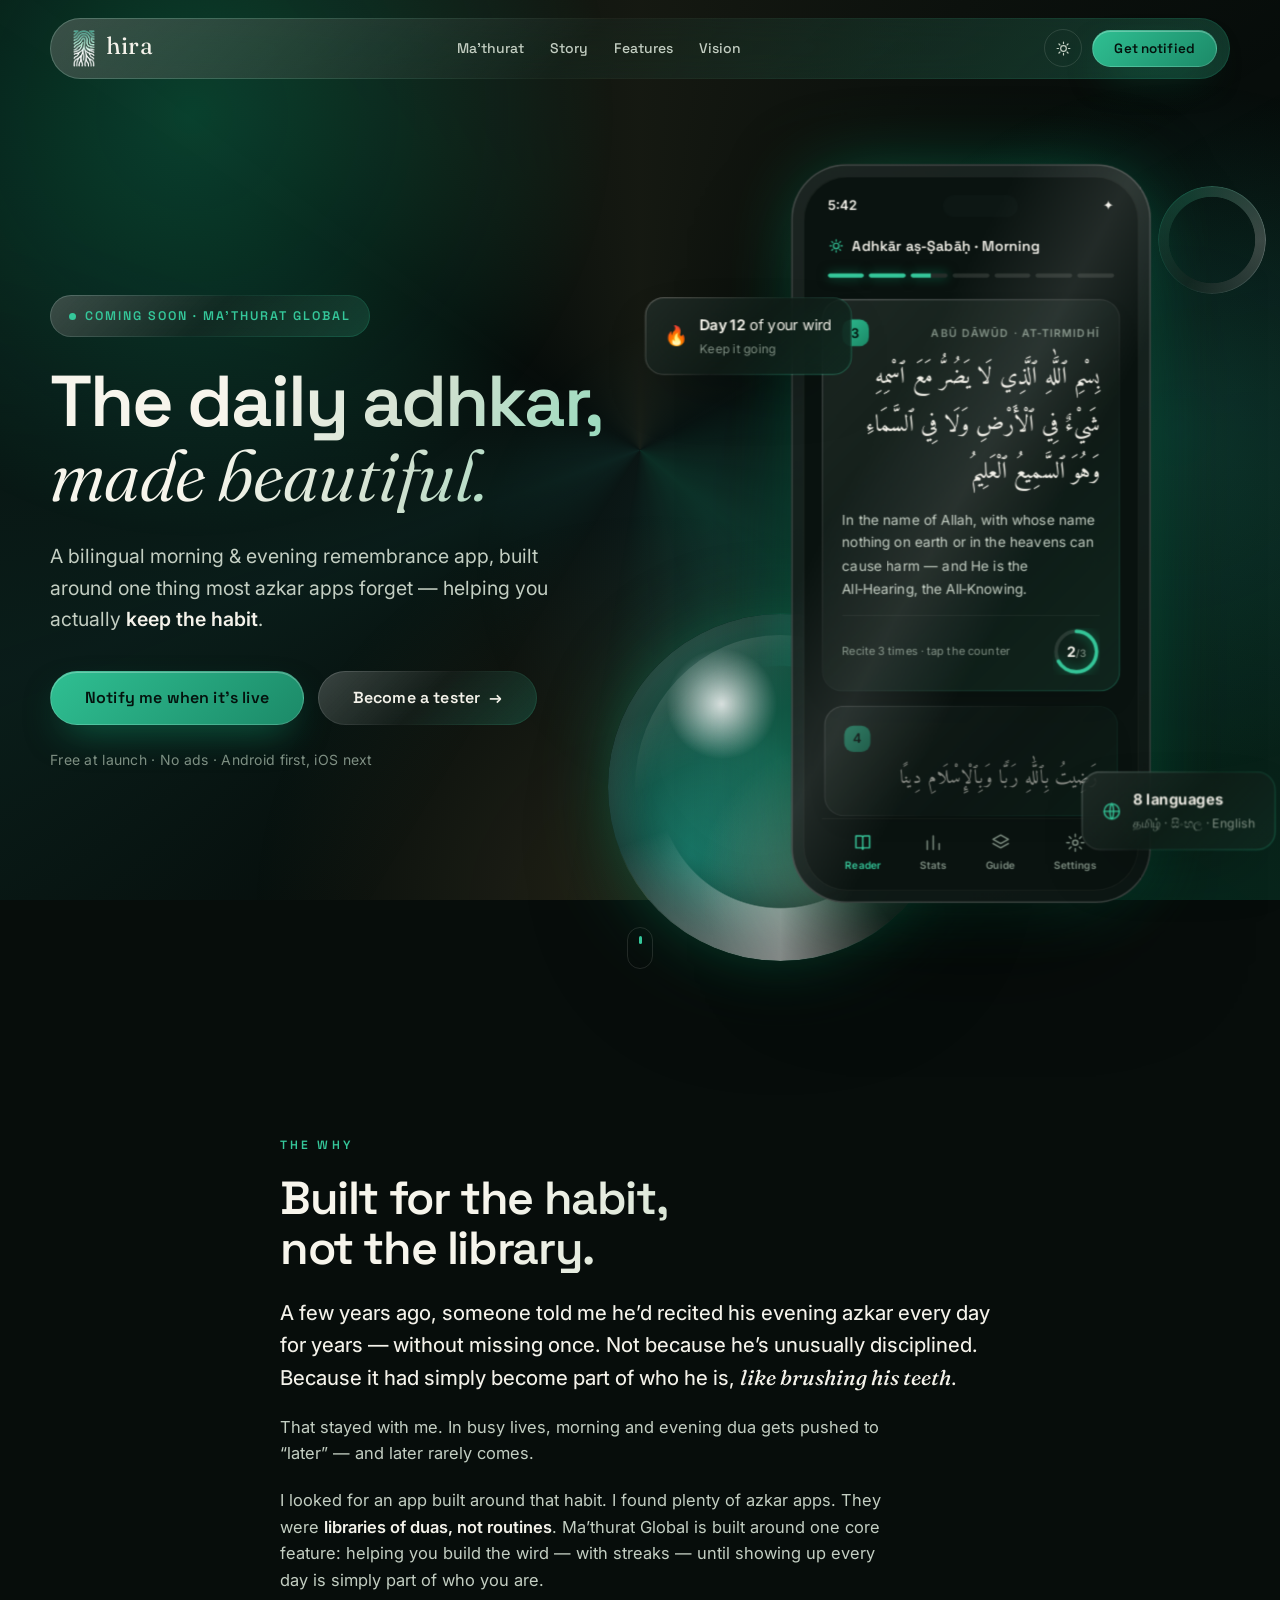
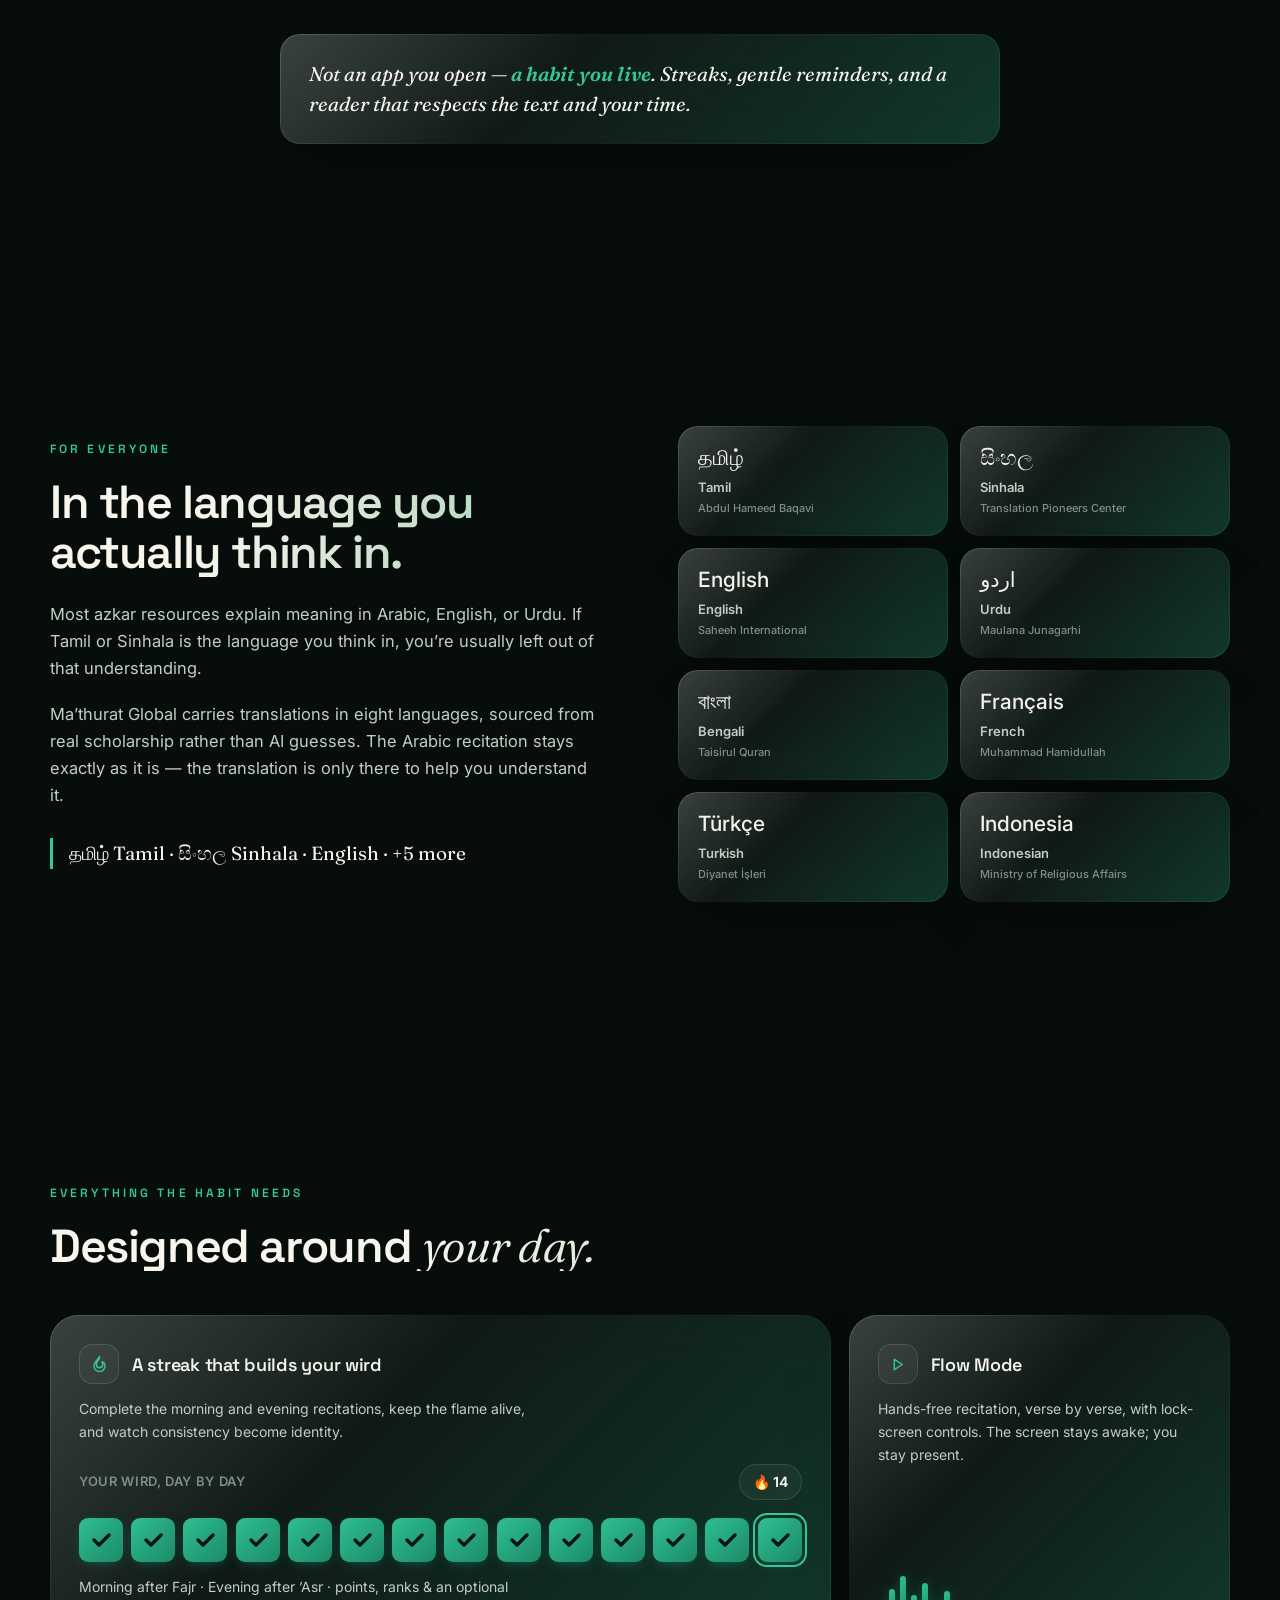
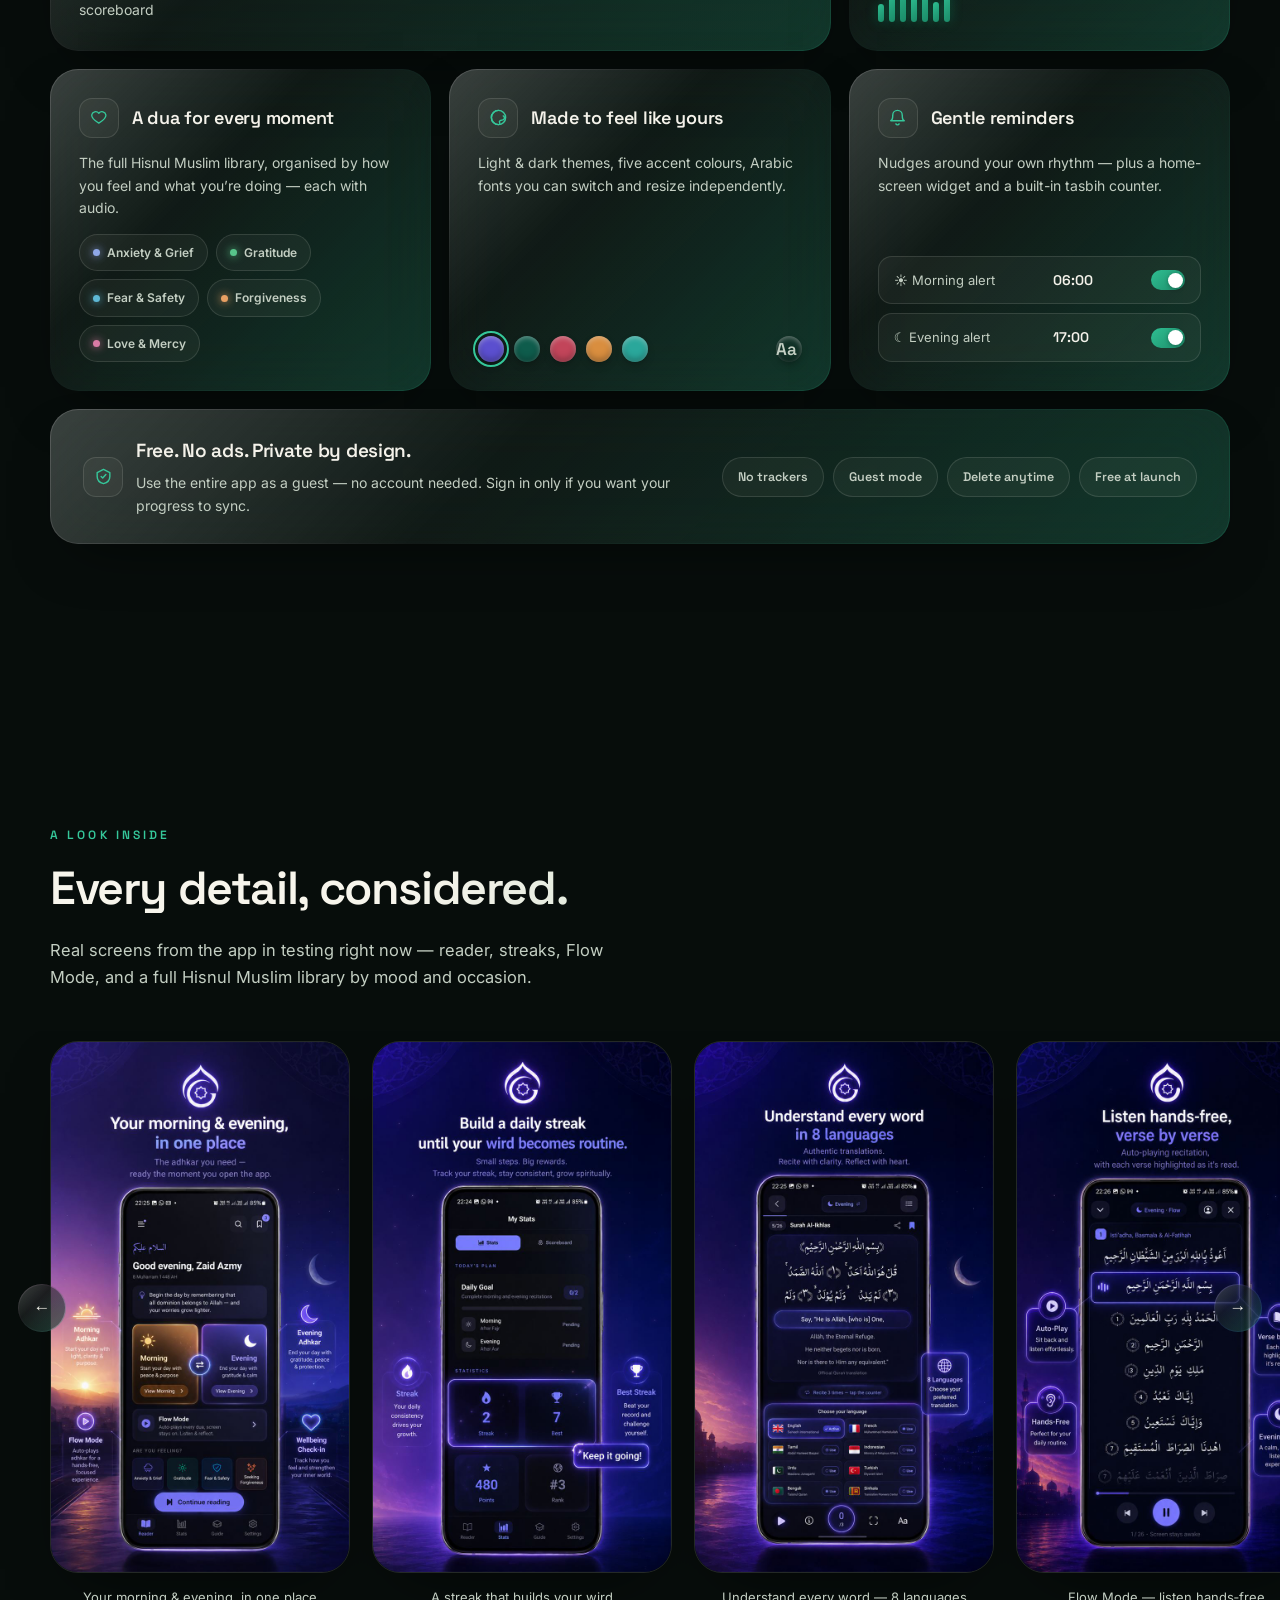
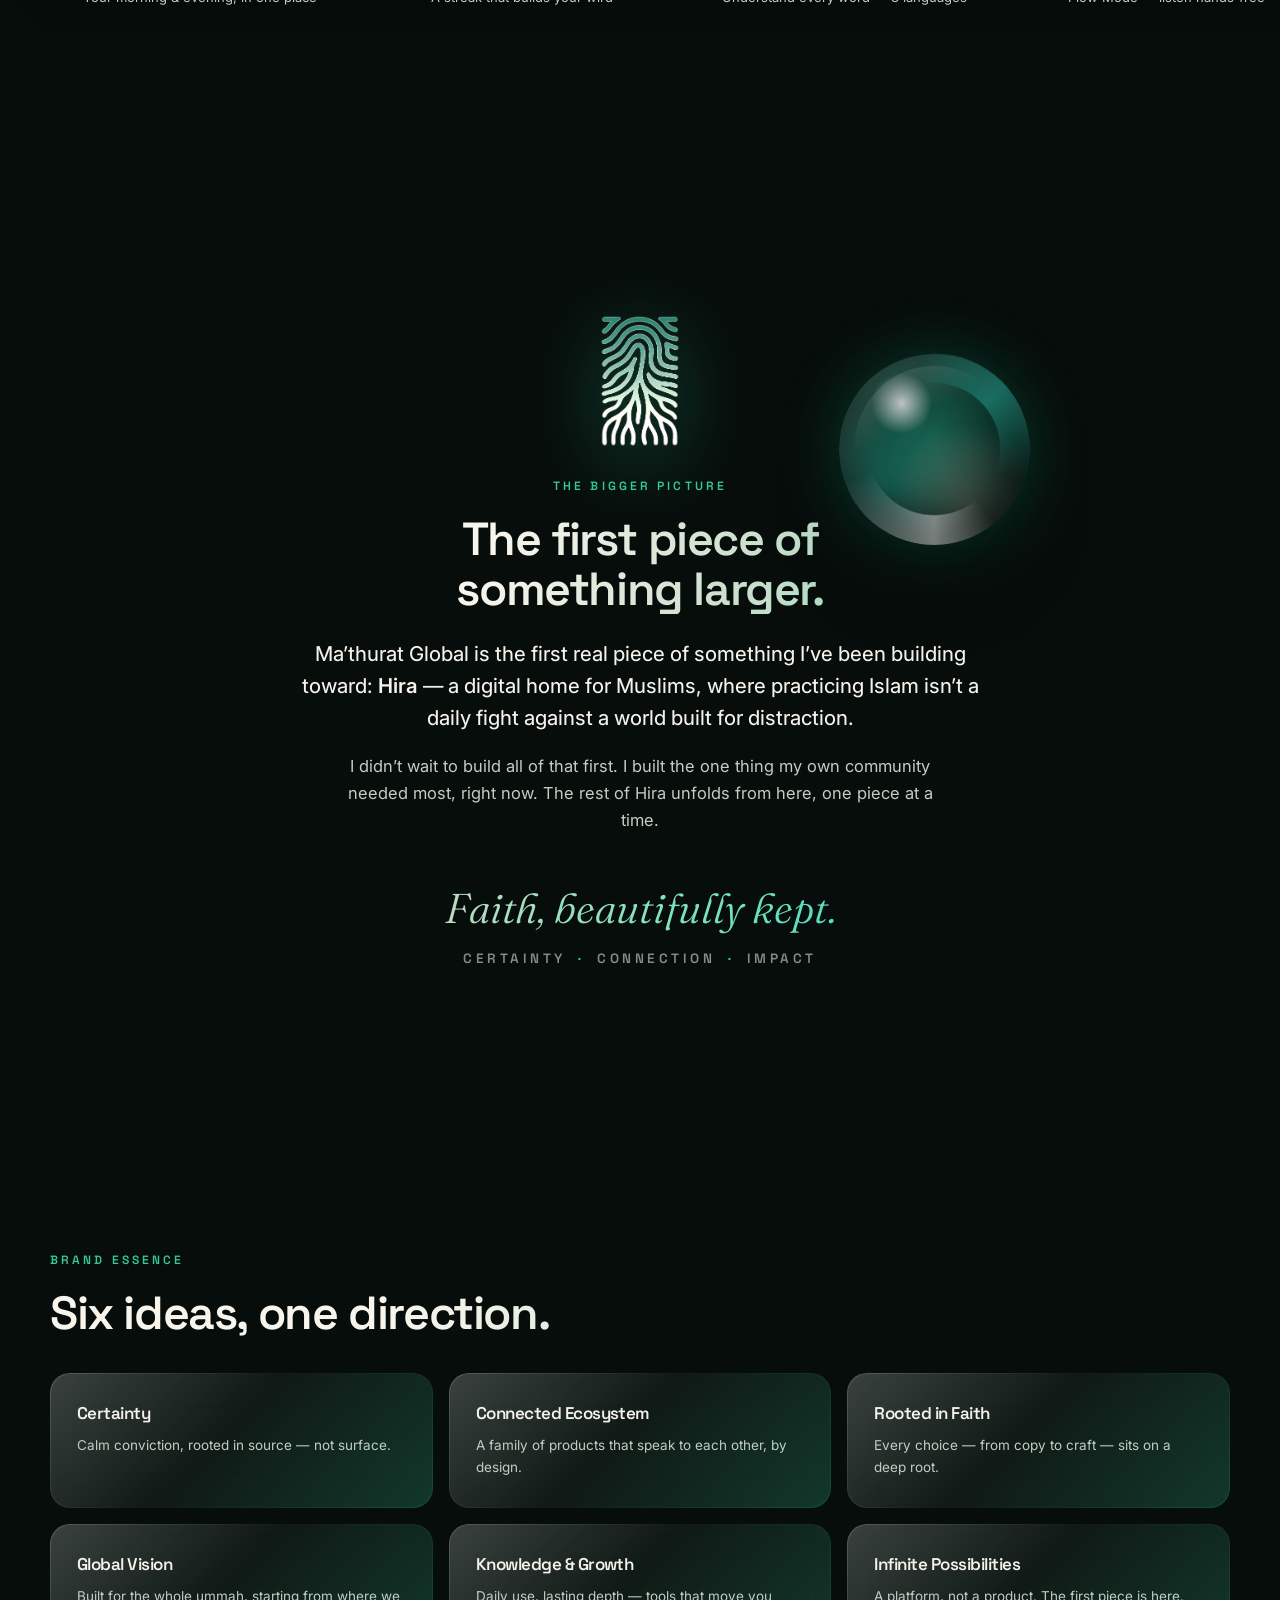
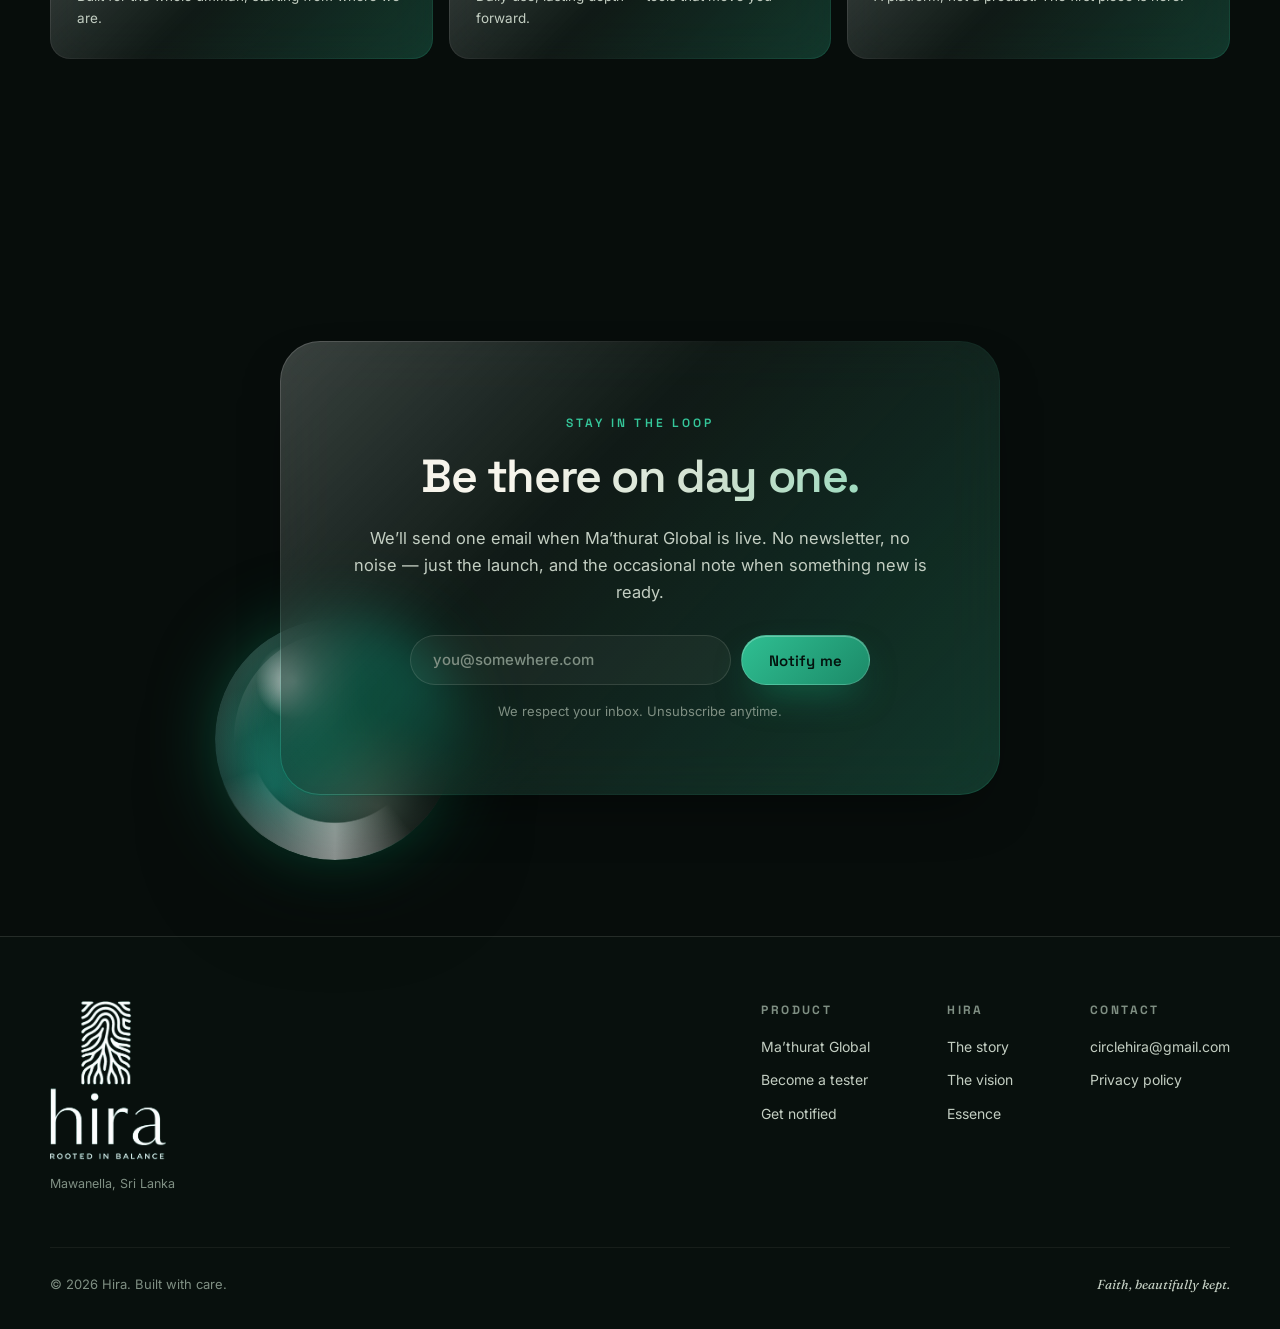
==== commit 7423d1ba: "Premium bento redesign: dark-first glass, mesh glow, 3D orbs - Dark mode is now the default theme; l" ====
--- a/index.html
+++ b/index.html
@@ -23,17 +23,15 @@
 
   <link rel="preconnect" href="https://fonts.googleapis.com" />
   <link rel="preconnect" href="https://fonts.gstatic.com" crossorigin />
-  <link rel="stylesheet" href="https://fonts.googleapis.com/css2?family=Fraunces:opsz,wght@9..144,300;9..144,400;9..144,500;9..144,600&family=Inter:wght@400;500;600&family=Amiri:wght@400;700&display=swap" />
+  <link rel="stylesheet" href="https://fonts.googleapis.com/css2?family=Space+Grotesk:wght@400;500;600;700&family=Fraunces:ital,opsz,wght@0,9..144,300..600;1,9..144,300..600&family=Inter:wght@400;500;600&family=Amiri:wght@400;700&display=swap" />
 
   <link rel="stylesheet" href="site.css" />
   <script>
-    /* Set theme before paint to avoid flash */
+    /* Set theme before paint to avoid flash — dark-first */
     (function () {
       var t = null;
       try { t = localStorage.getItem('hira-theme'); } catch (e) {}
-      if (t !== 'light' && t !== 'dark') {
-        t = window.matchMedia('(prefers-color-scheme: dark)').matches ? 'dark' : 'light';
-      }
+      if (t !== 'light' && t !== 'dark') t = 'dark';
       document.documentElement.setAttribute('data-theme', t);
     })();
   </script>
@@ -45,6 +43,7 @@
     <span class="blob b1"></span>
     <span class="blob b2"></span>
     <span class="blob b3"></span>
+    <span class="blob b4"></span>
   </div>
 
   <!-- ── Nav ─────────────────────────────────────────────── -->
@@ -57,7 +56,7 @@
       <div class="nav-links">
         <a href="#mathurat">Ma&rsquo;thurat</a>
         <a href="#story">Story</a>
-        <a href="#languages">Languages</a>
+        <a href="#features">Features</a>
         <a href="#hira">Vision</a>
       </div>
       <div class="nav-actions">
@@ -90,6 +89,8 @@
         </div>
 
         <div class="hero-stage" data-reveal data-reveal-delay="1">
+          <div class="orb orb-hero" aria-hidden="true"></div>
+          <div class="ring ring-hero" aria-hidden="true"></div>
           <div class="tilt" id="tilt">
             <div class="chip chip-tl glass" aria-hidden="true">
               <span class="chip-ic">🔥</span>
@@ -171,17 +172,10 @@
           </p>
         </div>
 
-        <div class="wird-card glass" data-reveal data-reveal-delay="2" role="img" aria-label="A two-week wird streak, day by day">
-          <div class="wird-head">
-            <span class="wird-title">Your wird, day by day</span>
-            <span class="wird-flame">🔥 14</span>
-          </div>
-          <div class="wird-grid" id="wirdGrid" aria-hidden="true">
-            <i></i><i></i><i></i><i></i><i></i><i></i><i></i>
-            <i></i><i></i><i></i><i></i><i></i><i></i><i class="today"></i>
-          </div>
-          <p class="wird-fine">Morning after Fajr &middot; Evening after &rsquo;Asr &middot; gentle reminders, never guilt</p>
-        </div>
+        <blockquote class="story-pull glass" data-reveal data-reveal-delay="2">
+          Not an app you open — <b>a habit you live</b>. Streaks, gentle reminders,
+          and a reader that respects the text and your time.
+        </blockquote>
       </div>
     </section>
 
@@ -219,7 +213,99 @@
       </div>
     </section>
 
-    <!-- ── 3b · A look inside ───────────────────────────── -->
+    <!-- ── 3b · Bento features ──────────────────────────── -->
+    <section class="section" id="features">
+      <div class="container">
+        <p class="kicker" data-reveal>Everything the habit needs</p>
+        <h2 data-reveal>Designed around <em>your day.</em></h2>
+
+        <div class="bento">
+          <article class="bcard b-streak glass" data-reveal>
+            <div class="bhead">
+              <span class="bic" aria-hidden="true"><svg viewBox="0 0 24 24" fill="none" stroke="currentColor" stroke-width="1.8" stroke-linecap="round" stroke-linejoin="round"><path d="M12 2c1 4-4 5.5-4 10a4 4 0 008 0c0-1.5-.5-2.5-1-3.5 2 .5 4 2.5 4 5.5a7 7 0 11-14 0C5 8 10 6.5 12 2z"/></svg></span>
+              <h3>A streak that builds your wird</h3>
+            </div>
+            <p>Complete the morning and evening recitations, keep the flame alive, and watch consistency become identity.</p>
+            <div class="wird-head">
+              <span class="wird-title">Your wird, day by day</span>
+              <span class="wird-flame">🔥 14</span>
+            </div>
+            <div class="wird-grid" id="wirdGrid" aria-hidden="true">
+              <i></i><i></i><i></i><i></i><i></i><i></i><i></i>
+              <i></i><i></i><i></i><i></i><i></i><i></i><i class="today"></i>
+            </div>
+            <p class="wird-fine">Morning after Fajr &middot; Evening after &rsquo;Asr &middot; points, ranks &amp; an optional scoreboard</p>
+          </article>
+
+          <article class="bcard b-flow glass" data-reveal data-reveal-delay="1">
+            <div class="bhead">
+              <span class="bic" aria-hidden="true"><svg viewBox="0 0 24 24" fill="none" stroke="currentColor" stroke-width="1.8" stroke-linecap="round" stroke-linejoin="round"><path d="M8 5.5v13l10-6.5-10-6.5z"/></svg></span>
+              <h3>Flow Mode</h3>
+            </div>
+            <p>Hands-free recitation, verse by verse, with lock-screen controls. The screen stays awake; you stay present.</p>
+            <div class="eq" aria-hidden="true"><i></i><i></i><i></i><i></i><i></i><i></i><i></i></div>
+          </article>
+
+          <article class="bcard b-mood glass" data-reveal>
+            <div class="bhead">
+              <span class="bic" aria-hidden="true"><svg viewBox="0 0 24 24" fill="none" stroke="currentColor" stroke-width="1.8" stroke-linecap="round" stroke-linejoin="round"><path d="M20.8 8.6a5.5 5.5 0 00-9.8-2.5 5.5 5.5 0 00-9.8 2.5c0 5.5 9.8 11 9.8 11s9.8-5.5 9.8-11z" transform="translate(1 1) scale(.92)"/></svg></span>
+              <h3>A dua for every moment</h3>
+            </div>
+            <p>The full Hisnul Muslim library, organised by how you feel and what you&rsquo;re doing — each with audio.</p>
+            <div class="moods" aria-hidden="true">
+              <span><i style="--md:#8FA7E8"></i>Anxiety &amp; Grief</span>
+              <span><i style="--md:#57C48A"></i>Gratitude</span>
+              <span><i style="--md:#5EB8D6"></i>Fear &amp; Safety</span>
+              <span><i style="--md:#E8A063"></i>Forgiveness</span>
+              <span><i style="--md:#D97BA4"></i>Love &amp; Mercy</span>
+            </div>
+          </article>
+
+          <article class="bcard b-themes glass" data-reveal data-reveal-delay="1">
+            <div class="bhead">
+              <span class="bic" aria-hidden="true"><svg viewBox="0 0 24 24" fill="none" stroke="currentColor" stroke-width="1.8" stroke-linecap="round" stroke-linejoin="round"><circle cx="12" cy="12" r="9"/><path d="M12 3a9 9 0 000 18c1.5 0 2-1 1.5-2s-1-2 .5-3 4-.5 5-2 .5-3-1-4"/></svg></span>
+              <h3>Made to feel like yours</h3>
+            </div>
+            <p>Light &amp; dark themes, five accent colours, Arabic fonts you can switch and resize independently.</p>
+            <div class="tdots" aria-hidden="true">
+              <span class="sel" style="background:#5B4FCF"></span>
+              <span style="background:#0F5C4C"></span>
+              <span style="background:#C2455A"></span>
+              <span style="background:#D98E3F"></span>
+              <span style="background:#2AA79B"></span>
+              <span class="aa">Aa</span>
+            </div>
+          </article>
+
+          <article class="bcard b-remind glass" data-reveal data-reveal-delay="2">
+            <div class="bhead">
+              <span class="bic" aria-hidden="true"><svg viewBox="0 0 24 24" fill="none" stroke="currentColor" stroke-width="1.8" stroke-linecap="round" stroke-linejoin="round"><path d="M18 9a6 6 0 10-12 0c0 6-2.5 7-2.5 7h17S18 15 18 9zM10 20a2.2 2.2 0 004 0"/></svg></span>
+              <h3>Gentle reminders</h3>
+            </div>
+            <p>Nudges around your own rhythm — plus a home-screen widget and a built-in tasbih counter.</p>
+            <div class="rrows" aria-hidden="true">
+              <div class="rrow"><span>☀&#xFE0E; Morning alert</span><b>06:00</b><span class="rtog"></span></div>
+              <div class="rrow"><span>☾&#xFE0E; Evening alert</span><b>17:00</b><span class="rtog"></span></div>
+            </div>
+          </article>
+
+          <article class="bcard b-free glass" data-reveal>
+            <div class="bhead">
+              <span class="bic" aria-hidden="true"><svg viewBox="0 0 24 24" fill="none" stroke="currentColor" stroke-width="1.8" stroke-linecap="round" stroke-linejoin="round"><path d="M12 3l8 4v5c0 4.5-3.2 7.8-8 9-4.8-1.2-8-4.5-8-9V7l8-4z"/><path d="M9 12l2 2 4-4.5"/></svg></span>
+              <div>
+                <h3>Free. No ads. Private by design.</h3>
+                <p>Use the entire app as a guest — no account needed. Sign in only if you want your progress to sync.</p>
+              </div>
+            </div>
+            <div class="free-tags" aria-hidden="true">
+              <span>No trackers</span><span>Guest mode</span><span>Delete anytime</span><span>Free at launch</span>
+            </div>
+          </article>
+        </div>
+      </div>
+    </section>
+
+    <!-- ── 3c · A look inside ───────────────────────────── -->
     <section class="section inside" id="inside">
       <div class="container">
         <p class="kicker" data-reveal>A look inside</p>
@@ -246,6 +332,7 @@
     <!-- ── 4 · The bigger picture ───────────────────────── -->
     <section class="section vision" id="hira">
       <div class="container narrow center">
+        <div class="orb orb-vision" aria-hidden="true"></div>
         <img class="vision-mark" src="assets/brand/mark-gradient.png" alt="" width="86" height="141" data-reveal />
         <p class="kicker" data-reveal>The bigger picture</p>
         <h2 data-reveal>The first piece of<br />something larger.</h2>
@@ -285,6 +372,7 @@
     <!-- ── 6 · Email capture ────────────────────────────── -->
     <section class="section subscribe" id="notify">
       <div class="container narrow center">
+        <div class="orb orb-sub" aria-hidden="true"></div>
         <div class="sub-card glass" data-reveal>
           <p class="kicker">Stay in the loop</p>
           <h2>Be there on day one.</h2>
--- a/site.css
+++ b/site.css
@@ -1,80 +1,100 @@
 /* ═══════════════════════════════════════════════════════════
-   Hira — design system
-   Deep green · sage · sand.  Apple-calm, glass, quiet 3D.
+   Hira — design system v2
+   Dark-first, frosted bento glass, neon-organic mesh,
+   glossy 3D forms. Deep green · emerald · sage · sand.
    ═══════════════════════════════════════════════════════════ */
 
 :root {
   /* brand constants */
-  --green-950: #081511;
+  --green-950: #071512;
   --green-900: #0B3D33;
   --green-700: #0F5C4C;
-  --green-600: #186052;
+  --emerald: #10B981;
+  --teal: #2DD4BF;
   --sage-500: #7C9D8A;
   --sage-300: #A9BFAF;
   --sand-400: #C9C2A6;
   --sand-300: #DCD6C0;
+  --gold: #D4B36A;
   --cream: #F9F4EE;
 
-  --grad: linear-gradient(135deg, var(--green-700) 0%, var(--sage-500) 55%, var(--sand-400) 105%);
+  --grad: linear-gradient(135deg, var(--green-700) 0%, var(--emerald) 55%, var(--gold) 115%);
 
   --font-ui: 'Inter', system-ui, -apple-system, 'Segoe UI', Roboto, sans-serif;
-  --font-display: 'Fraunces', Georgia, serif;
+  --font-display: 'Space Grotesk', 'Inter', system-ui, sans-serif;
+  --font-serif: 'Fraunces', Georgia, serif;
   --font-ar: 'Amiri', serif;
 
-  --r-sm: 12px;
-  --r-md: 18px;
+  --r-sm: 14px;
+  --r-md: 20px;
   --r-lg: 28px;
   --r-xl: 40px;
 
   --ease: cubic-bezier(0.22, 1, 0.36, 1);
+}
+
+/* ── Dark theme (default) ── */
+:root[data-theme="dark"] {
+  color-scheme: dark;
+  --bg: #070D0B;
+  --bg-2: #0A1310;
+  --ink: #F4F2EA;
+  --ink-2: #C3CEC2;
+  --ink-3: #7F8F83;
+  --accent: #35C79A;
+  --accent-soft: #8FB6A2;
+  --accent-ink: #05130E;
+  --line: rgba(244, 242, 234, 0.12);
+  --line-soft: rgba(244, 242, 234, 0.06);
+  --glass: rgba(14, 26, 21, 0.42);
+  --glass-strong: rgba(13, 25, 20, 0.78);
+  --glass-inner: rgba(244, 242, 234, 0.045);
+  --stroke-hi: rgba(255, 255, 255, 0.34);
+  --stroke-lo: rgba(255, 255, 255, 0.05);
+  --stroke-tint: rgba(53, 199, 154, 0.35);
+  --shadow-soft: 0 24px 60px -28px rgba(0, 0, 0, 0.65);
+  --shadow-deep: 0 60px 130px -40px rgba(0, 0, 0, 0.8);
+  --glow: 0 0 80px -18px rgba(16, 185, 129, 0.55);
+  --phone-frame: #0D1714;
+  --heading-grad: linear-gradient(115deg, #F7F5EC 30%, #CFE0CF 62%, #86D8B7 100%);
+  --btn-grad: linear-gradient(135deg, #2FBF92 0%, #1C8A68 100%);
+  --btn-ink: #04120D;
+  --mesh-1: rgba(16, 185, 129, 0.30);
+  --mesh-2: rgba(45, 212, 191, 0.16);
+  --mesh-3: rgba(212, 179, 106, 0.14);
+  --mesh-4: rgba(103, 232, 249, 0.09);
 }
 
 /* ── Light theme ── */
 :root[data-theme="light"] {
   color-scheme: light;
-  --bg: #FBF9F4;
-  --bg-2: #F3EFE6;
-  --ink: #14231D;
-  --ink-2: #43554B;
-  --ink-3: #7C8B81;
-  --accent: var(--green-700);
+  --bg: #FAF8F3;
+  --bg-2: #F1EDE3;
+  --ink: #10201A;
+  --ink-2: #3E5148;
+  --ink-3: #75857A;
+  --accent: #0F5C4C;
+  --accent-soft: #4E8A73;
   --accent-ink: #FDFCF9;
-  --line: rgba(15, 92, 76, 0.13);
+  --line: rgba(15, 92, 76, 0.14);
   --line-soft: rgba(15, 92, 76, 0.07);
-  --glass: rgba(255, 255, 255, 0.58);
-  --glass-strong: rgba(255, 255, 255, 0.78);
-  --glass-line: rgba(255, 255, 255, 0.65);
-  --shadow-soft: 0 24px 60px -28px rgba(11, 61, 51, 0.25);
-  --shadow-deep: 0 48px 110px -36px rgba(11, 61, 51, 0.38);
+  --glass: rgba(255, 255, 255, 0.52);
+  --glass-strong: rgba(255, 255, 255, 0.82);
+  --glass-inner: rgba(15, 92, 76, 0.045);
+  --stroke-hi: rgba(255, 255, 255, 0.95);
+  --stroke-lo: rgba(255, 255, 255, 0.25);
+  --stroke-tint: rgba(15, 92, 76, 0.22);
+  --shadow-soft: 0 24px 60px -28px rgba(11, 61, 51, 0.28);
+  --shadow-deep: 0 60px 130px -40px rgba(11, 61, 51, 0.4);
+  --glow: 0 0 80px -18px rgba(16, 185, 129, 0.35);
   --phone-frame: #10201A;
-  --heading-grad: linear-gradient(115deg, #0B3D33 20%, #0F5C4C 55%, #58806C 90%);
-  --aurora-1: rgba(15, 92, 76, 0.13);
-  --aurora-2: rgba(124, 157, 138, 0.18);
-  --aurora-3: rgba(201, 194, 166, 0.30);
-}
-
-/* ── Dark theme ── */
-:root[data-theme="dark"] {
-  color-scheme: dark;
-  --bg: #0A1411;
-  --bg-2: #0D1A15;
-  --ink: #F2EFE6;
-  --ink-2: #B4C0B4;
-  --ink-3: #75857A;
-  --accent: #8FB6A2;
-  --accent-ink: #0A1411;
-  --line: rgba(242, 239, 230, 0.12);
-  --line-soft: rgba(242, 239, 230, 0.06);
-  --glass: rgba(18, 34, 28, 0.55);
-  --glass-strong: rgba(20, 38, 31, 0.82);
-  --glass-line: rgba(242, 239, 230, 0.10);
-  --shadow-soft: 0 24px 60px -28px rgba(0, 0, 0, 0.55);
-  --shadow-deep: 0 48px 110px -36px rgba(0, 0, 0, 0.7);
-  --phone-frame: #05100C;
-  --heading-grad: linear-gradient(115deg, #F2EFE6 25%, #C9D6C4 60%, #8FB6A2 95%);
-  --aurora-1: rgba(24, 96, 82, 0.35);
-  --aurora-2: rgba(124, 157, 138, 0.14);
-  --aurora-3: rgba(201, 194, 166, 0.08);
+  --heading-grad: linear-gradient(115deg, #0B3D33 25%, #0F5C4C 60%, #2E9573 95%);
+  --btn-grad: linear-gradient(135deg, #10725B 0%, #0B4A3C 100%);
+  --btn-ink: #FDFCF9;
+  --mesh-1: rgba(16, 185, 129, 0.17);
+  --mesh-2: rgba(45, 212, 191, 0.13);
+  --mesh-3: rgba(212, 179, 106, 0.22);
+  --mesh-4: rgba(124, 157, 138, 0.16);
 }
 
 /* ── Base ── */
@@ -84,7 +104,7 @@
   margin: 0;
   font-family: var(--font-ui);
   font-size: 16.5px;
-  line-height: 1.6;
+  line-height: 1.62;
   color: var(--ink);
   background: var(--bg);
   overflow-x: hidden;
@@ -93,85 +113,105 @@
 }
 img { max-width: 100%; height: auto; display: block; }
 a { color: inherit; }
-::selection { background: rgba(124, 157, 138, 0.35); }
-
-.container { width: min(1140px, calc(100% - 48px)); margin-inline: auto; }
+::selection { background: rgba(16, 185, 129, 0.32); }
+
+.container { width: min(1180px, calc(100% - 48px)); margin-inline: auto; }
 .container.narrow { width: min(720px, calc(100% - 48px)); }
 .center { text-align: center; }
 
-/* ── Ambient aurora (pre-faded gradients — no filter, GPU-cheap) ── */
+/* ── Ambient mesh (pre-faded gradients — no filter, GPU-cheap) ── */
 .aurora { position: fixed; inset: 0; z-index: -1; overflow: hidden; pointer-events: none; }
+.aurora::after {
+  /* faint holographic sweep */
+  content: ""; position: absolute; inset: -40%;
+  background: conic-gradient(from 210deg at 50% 50%,
+    transparent 0deg, var(--mesh-2) 40deg, transparent 95deg,
+    var(--mesh-3) 150deg, transparent 210deg,
+    var(--mesh-1) 280deg, transparent 340deg);
+  opacity: 0.5;
+  animation: sweep 90s linear infinite;
+}
+@keyframes sweep { to { transform: rotate(360deg); } }
 .blob { position: absolute; border-radius: 50%; will-change: transform; }
-.b1 { width: 72vw; height: 72vw; left: -20vw; top: -26vw; background: radial-gradient(circle, var(--aurora-1) 0%, transparent 62%); animation: drift1 26s ease-in-out infinite alternate; }
-.b2 { width: 60vw; height: 60vw; right: -22vw; top: 4vh;  background: radial-gradient(circle, var(--aurora-2) 0%, transparent 62%); animation: drift2 32s ease-in-out infinite alternate; }
-.b3 { width: 70vw; height: 70vw; left: 16vw; bottom: -36vw; background: radial-gradient(circle, var(--aurora-3) 0%, transparent 62%); animation: drift3 38s ease-in-out infinite alternate; }
-@keyframes drift1 { to { transform: translate(9vw, 7vh) scale(1.12); } }
-@keyframes drift2 { to { transform: translate(-7vw, 12vh) scale(0.92); } }
-@keyframes drift3 { to { transform: translate(-9vw, -9vh) scale(1.08); } }
-
-/* ── Glass ── */
+.b1 { width: 78vw; height: 78vw; left: -24vw; top: -30vw; background: radial-gradient(circle, var(--mesh-1) 0%, transparent 60%); animation: drift1 26s ease-in-out infinite alternate; }
+.b2 { width: 64vw; height: 64vw; right: -24vw; top: 2vh;  background: radial-gradient(circle, var(--mesh-2) 0%, transparent 60%); animation: drift2 32s ease-in-out infinite alternate; }
+.b3 { width: 74vw; height: 74vw; left: 14vw; bottom: -38vw; background: radial-gradient(circle, var(--mesh-3) 0%, transparent 60%); animation: drift3 38s ease-in-out infinite alternate; }
+.b4 { width: 46vw; height: 46vw; left: 34vw; top: 30vh; background: radial-gradient(circle, var(--mesh-4) 0%, transparent 62%); animation: drift2 44s ease-in-out infinite alternate-reverse; }
+@keyframes drift1 { to { transform: translate(10vw, 8vh) scale(1.14); } }
+@keyframes drift2 { to { transform: translate(-8vw, 13vh) scale(0.9); } }
+@keyframes drift3 { to { transform: translate(-10vw, -10vh) scale(1.1); } }
+
+/* ── Glass: heavy frost + crisp 1px light-catching stroke ── */
 .glass {
-  background: var(--glass);
-  -webkit-backdrop-filter: blur(20px) saturate(1.5);
-  backdrop-filter: blur(20px) saturate(1.5);
-  border: 1px solid var(--glass-line);
+  position: relative;
+  border: 1px solid transparent;
+  background:
+    linear-gradient(var(--glass), var(--glass)) padding-box,
+    linear-gradient(135deg, var(--stroke-hi) 0%, var(--stroke-lo) 38%, var(--stroke-tint) 100%) border-box;
+  -webkit-backdrop-filter: blur(28px) saturate(1.6);
+  backdrop-filter: blur(28px) saturate(1.6);
   box-shadow: var(--shadow-soft);
 }
 
 /* ── Type ── */
-h1, h2, h3 { font-family: var(--font-display); font-weight: 400; letter-spacing: -0.015em; margin: 0; }
+h1, h2, h3 { font-family: var(--font-display); font-weight: 600; letter-spacing: -0.03em; margin: 0; }
 h1 {
-  font-size: clamp(2.7rem, 6.2vw, 4.6rem);
-  line-height: 1.04;
+  font-size: clamp(2.7rem, 6vw, 4.5rem);
+  line-height: 1.02;
   background: var(--heading-grad);
   -webkit-background-clip: text; background-clip: text;
   color: transparent;
 }
-h1 em { font-style: italic; font-weight: 300; }
+h1 em, h2 em { font-family: var(--font-serif); font-style: italic; font-weight: 350; letter-spacing: -0.01em; }
 h2 {
-  font-size: clamp(1.9rem, 4vw, 3rem);
-  line-height: 1.12;
+  font-size: clamp(1.9rem, 3.8vw, 2.9rem);
+  line-height: 1.08;
   margin-bottom: 24px;
   background: var(--heading-grad);
   -webkit-background-clip: text; background-clip: text;
   color: transparent;
 }
 .kicker {
-  font-size: 12.5px; font-weight: 600; letter-spacing: 0.22em; text-transform: uppercase;
+  font-family: var(--font-display);
+  font-size: 12px; font-weight: 600; letter-spacing: 0.26em; text-transform: uppercase;
   color: var(--accent); margin: 0 0 18px;
 }
 .section-sub { color: var(--ink-2); max-width: 58ch; margin: 0 0 8px; }
 .center .section-sub, .sub-card .section-sub { margin-inline: auto; }
 .prose p { color: var(--ink-2); margin: 0 0 20px; max-width: 62ch; }
-.prose .lede { font-size: 1.22em; line-height: 1.55; color: var(--ink); }
+.prose .lede { font-size: 1.24em; line-height: 1.55; color: var(--ink); font-weight: 450; }
 .prose strong { color: var(--ink); font-weight: 600; }
-.prose em { font-family: var(--font-display); font-style: italic; }
+.prose em { font-family: var(--font-serif); font-style: italic; font-size: 1.04em; }
 .prose.center p { margin-inline: auto; }
 
 /* ── Buttons ── */
 .btn {
+  position: relative;
   display: inline-flex; align-items: center; justify-content: center; gap: 9px;
-  font: 600 15px/1 var(--font-ui);
-  color: var(--accent-ink);
-  background: var(--accent);
+  font: 600 15px/1 var(--font-display);
+  letter-spacing: 0.01em;
+  color: var(--btn-ink);
+  background: var(--btn-grad);
+  border: 1px solid rgba(255, 255, 255, 0.16);
+  padding: 15px 27px; border-radius: 999px;
+  text-decoration: none; cursor: pointer;
+  transition: transform 0.35s var(--ease), box-shadow 0.35s var(--ease), filter 0.25s ease;
+  box-shadow: 0 16px 38px -14px rgba(16, 185, 129, 0.55), inset 0 1px 0 rgba(255, 255, 255, 0.28);
+}
+.btn:hover { transform: translateY(-2px); filter: brightness(1.06); box-shadow: 0 22px 48px -16px rgba(16, 185, 129, 0.6), inset 0 1px 0 rgba(255, 255, 255, 0.28); }
+.btn:active { transform: translateY(0); }
+.btn-lg { padding: 18px 34px; font-size: 16px; }
+.btn-sm { padding: 11px 21px; font-size: 13.5px; }
+.btn-ghost {
+  background:
+    linear-gradient(var(--glass), var(--glass)) padding-box,
+    linear-gradient(135deg, var(--stroke-hi), var(--stroke-lo) 50%, var(--stroke-tint)) border-box;
   border: 1px solid transparent;
-  padding: 14px 26px; border-radius: 999px;
-  text-decoration: none; cursor: pointer;
-  transition: transform 0.35s var(--ease), box-shadow 0.35s var(--ease), background 0.25s ease;
-  box-shadow: 0 14px 34px -14px rgba(15, 92, 76, 0.55);
-}
-:root[data-theme="dark"] .btn { box-shadow: 0 14px 34px -14px rgba(143, 182, 162, 0.4); }
-.btn:hover { transform: translateY(-2px); box-shadow: 0 20px 44px -16px rgba(15, 92, 76, 0.6); }
-.btn:active { transform: translateY(0); }
-.btn-lg { padding: 17px 32px; font-size: 16px; }
-.btn-sm { padding: 10px 20px; font-size: 13.5px; }
-.btn-ghost {
-  background: var(--glass); color: var(--ink);
-  border: 1px solid var(--line);
-  -webkit-backdrop-filter: blur(14px); backdrop-filter: blur(14px);
+  color: var(--ink);
+  -webkit-backdrop-filter: blur(18px); backdrop-filter: blur(18px);
   box-shadow: none;
 }
-.btn-ghost:hover { box-shadow: var(--shadow-soft); border-color: var(--accent); }
+.btn-ghost:hover { box-shadow: var(--shadow-soft); filter: none; }
 .btn .arr { transition: transform 0.3s var(--ease); }
 .btn:hover .arr { transform: translateX(4px); }
 
@@ -179,22 +219,25 @@
 .nav { position: fixed; inset: 18px 0 auto; z-index: 60; display: flex; justify-content: center; padding-inline: 16px; }
 .nav-inner {
   display: flex; align-items: center; gap: 26px;
-  width: min(1140px, 100%);
-  padding: 10px 12px 10px 20px;
+  width: min(1180px, 100%);
+  padding: 10px 12px 10px 22px;
   border-radius: 999px;
-  background: var(--glass);
-  -webkit-backdrop-filter: blur(22px) saturate(1.6);
-  backdrop-filter: blur(22px) saturate(1.6);
-  border: 1px solid var(--glass-line);
-  box-shadow: none;
-  transition: box-shadow 0.4s ease, background 0.4s ease;
-}
-.nav.scrolled .nav-inner { box-shadow: var(--shadow-soft); background: var(--glass-strong); }
+  border: 1px solid transparent;
+  background:
+    linear-gradient(var(--glass), var(--glass)) padding-box,
+    linear-gradient(135deg, var(--stroke-hi) 0%, var(--stroke-lo) 45%, var(--stroke-tint) 100%) border-box;
+  -webkit-backdrop-filter: blur(26px) saturate(1.7);
+  backdrop-filter: blur(26px) saturate(1.7);
+  transition: box-shadow 0.4s ease;
+}
+.nav.scrolled .nav-inner { box-shadow: var(--shadow-soft); }
 .brand { display: inline-flex; align-items: center; gap: 11px; text-decoration: none; }
 .brand-mark { width: 22px; height: auto; }
-.brand-word { font-family: var(--font-display); font-size: 24px; letter-spacing: 0.01em; color: var(--ink); transform: translateY(-2px); }
+:root[data-theme="dark"] .brand-mark { filter: brightness(1.7) saturate(0.75); }
+.brand-word { font-family: var(--font-serif); font-size: 24px; letter-spacing: 0.01em; color: var(--ink); transform: translateY(-2px); }
 .nav-links { display: flex; gap: 26px; margin-inline: auto; }
 .nav-links a {
+  font-family: var(--font-display);
   font-size: 14px; font-weight: 500; color: var(--ink-2); text-decoration: none;
   transition: color 0.2s ease;
 }
@@ -212,26 +255,84 @@
 :root[data-theme="light"] .ic-sun { display: none; }
 :root[data-theme="dark"] .ic-moon { display: none; }
 
+/* ── 3D forms: glossy metallic orb + ring ── */
+.orb {
+  position: absolute; border-radius: 50%; pointer-events: none;
+  background:
+    radial-gradient(circle at 33% 26%, rgba(255, 255, 255, 0.85) 0%, rgba(255, 255, 255, 0) 16%),
+    radial-gradient(circle at 68% 78%, rgba(220, 214, 192, 0.4) 0%, transparent 40%),
+    radial-gradient(circle at 24% 70%, rgba(45, 212, 191, 0.35) 0%, transparent 42%),
+    radial-gradient(circle at 50% 42%, #1B6B57 0%, #0F4437 48%, #061C16 82%);
+  box-shadow:
+    inset -22px -30px 60px rgba(0, 0, 0, 0.6),
+    inset 12px 16px 38px rgba(255, 255, 255, 0.14),
+    var(--glow),
+    0 50px 100px -30px rgba(0, 0, 0, 0.55);
+  animation: floaty 9s ease-in-out infinite;
+}
+.orb::before {
+  /* rim light */
+  content: ""; position: absolute; inset: -1px; border-radius: 50%;
+  background: conic-gradient(from 140deg,
+    transparent 0deg, rgba(255, 255, 255, 0.5) 40deg, transparent 110deg,
+    transparent 210deg, rgba(45, 212, 191, 0.45) 268deg, transparent 330deg);
+  -webkit-mask: radial-gradient(circle, transparent 0 calc(50% - 2.5px), #000 calc(50% - 1px));
+  mask: radial-gradient(circle, transparent 0 calc(50% - 2.5px), #000 calc(50% - 1px));
+}
+.orb::after {
+  /* glass sheen band */
+  content: ""; position: absolute; inset: 6% 8%; border-radius: 50%;
+  background: linear-gradient(150deg, rgba(255, 255, 255, 0.16) 8%, transparent 34%);
+}
+:root[data-theme="light"] .orb {
+  background:
+    radial-gradient(circle at 33% 26%, rgba(255, 255, 255, 0.95) 0%, rgba(255, 255, 255, 0) 18%),
+    radial-gradient(circle at 68% 78%, rgba(212, 179, 106, 0.45) 0%, transparent 42%),
+    radial-gradient(circle at 24% 70%, rgba(45, 212, 191, 0.38) 0%, transparent 45%),
+    radial-gradient(circle at 50% 42%, #C4DCCC 0%, #83AC93 52%, #44685A 88%);
+  box-shadow:
+    inset -22px -30px 60px rgba(11, 61, 51, 0.35),
+    inset 12px 16px 38px rgba(255, 255, 255, 0.55),
+    var(--glow),
+    0 50px 100px -30px rgba(11, 61, 51, 0.4);
+}
+.ring {
+  position: absolute; border-radius: 50%; pointer-events: none;
+  border: 1px solid transparent;
+  background:
+    linear-gradient(var(--glass), var(--glass)) padding-box,
+    conic-gradient(from 90deg, var(--stroke-hi), var(--stroke-lo), var(--stroke-tint), var(--stroke-hi)) border-box;
+  -webkit-backdrop-filter: blur(10px); backdrop-filter: blur(10px);
+  -webkit-mask: radial-gradient(circle, transparent 0 56%, #000 57%);
+  mask: radial-gradient(circle, transparent 0 56%, #000 57%);
+  box-shadow: var(--shadow-soft);
+  animation: floaty 11s ease-in-out infinite reverse;
+}
+
 /* ── Hero ── */
-.hero { position: relative; padding: 168px 0 96px; min-height: 92vh; display: flex; align-items: center; }
+.hero { position: relative; padding: 172px 0 100px; min-height: 92vh; display: flex; align-items: center; }
 .hero-grid {
   display: grid; grid-template-columns: 1.06fr 0.94fr;
   gap: clamp(32px, 6vw, 80px); align-items: center;
 }
 .eyebrow {
   display: inline-flex; align-items: center; gap: 9px;
-  font-size: 13px; font-weight: 600; letter-spacing: 0.14em; text-transform: uppercase;
-  color: var(--accent); margin: 0 0 26px;
-  padding: 9px 16px; border-radius: 999px;
-  background: var(--glass); border: 1px solid var(--line);
-  -webkit-backdrop-filter: blur(12px); backdrop-filter: blur(12px);
+  font-family: var(--font-display);
+  font-size: 12.5px; font-weight: 600; letter-spacing: 0.16em; text-transform: uppercase;
+  color: var(--accent); margin: 0 0 28px;
+  padding: 10px 18px; border-radius: 999px;
+  border: 1px solid transparent;
+  background:
+    linear-gradient(var(--glass), var(--glass)) padding-box,
+    linear-gradient(135deg, var(--stroke-hi), var(--stroke-lo) 50%, var(--stroke-tint)) border-box;
+  -webkit-backdrop-filter: blur(16px); backdrop-filter: blur(16px);
 }
 .pulse-dot { width: 7px; height: 7px; border-radius: 50%; background: var(--accent); animation: pulse 2.4s ease-in-out infinite; }
-@keyframes pulse { 0%, 100% { box-shadow: 0 0 0 0 rgba(124, 157, 138, 0.55); } 55% { box-shadow: 0 0 0 7px rgba(124, 157, 138, 0); } }
-.hero-sub { font-size: 19px; color: var(--ink-2); max-width: 46ch; margin: 26px 0 34px; }
+@keyframes pulse { 0%, 100% { box-shadow: 0 0 0 0 rgba(16, 185, 129, 0.6); } 55% { box-shadow: 0 0 0 8px rgba(16, 185, 129, 0); } }
+.hero-sub { font-size: 19.5px; line-height: 1.6; color: var(--ink-2); max-width: 46ch; margin: 28px 0 36px; }
 .hero-sub strong { color: var(--ink); font-weight: 600; }
 .hero-ctas { display: flex; flex-wrap: wrap; gap: 14px; }
-.hero-fine { font-size: 13.5px; color: var(--ink-3); margin: 22px 0 0; letter-spacing: 0.02em; }
+.hero-fine { font-size: 14px; color: var(--ink-3); margin: 24px 0 0; letter-spacing: 0.02em; }
 
 .scroll-cue {
   position: absolute; left: 50%; bottom: 26px; transform: translateX(-50%);
@@ -242,101 +343,113 @@
 @keyframes cue { 0%, 100% { transform: translateY(0); opacity: 1; } 60% { transform: translateY(12px); opacity: 0.2; } }
 
 /* ── Hero phone (3D stage) ── */
-.hero-stage { perspective: 1400px; display: flex; justify-content: center; }
-.tilt { position: relative; transform-style: preserve-3d; transition: transform 0.25s ease-out; }
+.hero-stage { position: relative; perspective: 1400px; display: flex; justify-content: center; }
+.orb-hero { width: clamp(300px, 27vw, 400px); height: clamp(300px, 27vw, 400px); left: -20%; bottom: -9%; z-index: 0; }
+.ring-hero { width: 108px; height: 108px; top: 2%; right: -7%; z-index: 2; }
+.tilt { position: relative; z-index: 1; transform-style: preserve-3d; transition: transform 0.25s ease-out; }
 
 .phone {
   position: relative; margin: 0;
-  width: clamp(290px, 26vw, 342px);
-  border-radius: 52px;
+  width: clamp(305px, 27.5vw, 362px);
+  border-radius: 54px;
   padding: 12px;
-  background: linear-gradient(160deg, color-mix(in oklab, var(--phone-frame) 82%, #fff 6%), var(--phone-frame));
-  box-shadow: var(--shadow-deep), inset 0 0 0 1.5px rgba(255, 255, 255, 0.09);
+  background: linear-gradient(160deg, color-mix(in oklab, var(--phone-frame) 80%, #fff 8%), var(--phone-frame));
+  box-shadow: var(--shadow-deep), inset 0 0 0 1.5px rgba(255, 255, 255, 0.12);
   transform: translateZ(30px);
   animation: floaty 7s ease-in-out infinite;
 }
-:root[data-theme="dark"] .phone { box-shadow: var(--shadow-deep), inset 0 0 0 1.5px rgba(255, 255, 255, 0.17); }
+:root[data-theme="dark"] .phone { box-shadow: var(--shadow-deep), var(--glow), inset 0 0 0 1.5px rgba(255, 255, 255, 0.18); }
 @keyframes floaty { 0%, 100% { translate: 0 0; } 50% { translate: 0 -12px; } }
 .phone-sheen {
-  position: absolute; inset: 0; border-radius: 52px; pointer-events: none;
-  background: linear-gradient(118deg, transparent 30%, rgba(255, 255, 255, 0.09) 46%, transparent 60%);
+  position: absolute; inset: 0; border-radius: 54px; pointer-events: none;
+  background: linear-gradient(118deg, transparent 30%, rgba(255, 255, 255, 0.1) 46%, transparent 60%);
 }
 .phone-screen {
-  border-radius: 41px; overflow: hidden;
+  border-radius: 43px; overflow: hidden;
   background: var(--bg);
   border: 1px solid var(--line-soft);
-  padding: 14px 16px 0;
-  min-height: 620px;
+  padding: 15px 17px 0;
+  min-height: 640px;
   display: flex; flex-direction: column;
   transition: background 0.45s ease;
 }
-.ph-status { display: flex; align-items: center; justify-content: space-between; font-size: 12.5px; font-weight: 600; color: var(--ink-2); padding: 2px 6px 0; }
+:root[data-theme="dark"] .phone-screen { background: #0A1310; }
+.ph-status { display: flex; align-items: center; justify-content: space-between; font-size: 13px; font-weight: 600; color: var(--ink); padding: 2px 6px 0; }
 .ph-cam { width: 74px; height: 22px; border-radius: 999px; background: var(--phone-frame); }
-.ph-head { padding: 16px 6px 4px; }
-.ph-session { display: flex; align-items: center; gap: 8px; font-size: 13px; font-weight: 600; color: var(--ink-2); }
+.ph-head { padding: 17px 6px 4px; }
+.ph-session { display: flex; align-items: center; gap: 8px; font-family: var(--font-display); font-size: 14px; font-weight: 600; color: var(--ink); }
 .ph-sun { color: var(--accent); display: inline-flex; }
-.ph-sun svg { width: 15px; height: 15px; }
-.ph-progress { display: flex; gap: 5px; margin: 14px 0 4px; }
-.ph-progress i { flex: 1; height: 4px; border-radius: 3px; background: var(--line); }
-.ph-progress i.on { background: var(--accent); }
+.ph-sun svg { width: 16px; height: 16px; }
+.ph-progress { display: flex; gap: 5px; margin: 15px 0 4px; }
+.ph-progress i { flex: 1; height: 4.5px; border-radius: 3px; background: var(--line); }
+.ph-progress i.on { background: var(--accent); box-shadow: 0 0 10px rgba(16, 185, 129, 0.5); }
 .ph-progress i.half { background: linear-gradient(90deg, var(--accent) 55%, var(--line) 55%); }
 
 .dhikr {
-  margin-top: 12px; padding: 18px 18px 14px;
+  margin-top: 13px; padding: 19px 19px 15px;
   border-radius: var(--r-md);
-  background: var(--glass-strong);
-  border: 1px solid var(--line-soft);
-  box-shadow: 0 10px 30px -18px rgba(11, 61, 51, 0.35);
+  border: 1px solid transparent;
+  background:
+    linear-gradient(var(--glass-strong), var(--glass-strong)) padding-box,
+    linear-gradient(135deg, var(--stroke-hi), var(--stroke-lo) 55%, var(--stroke-tint)) border-box;
+  box-shadow: 0 12px 32px -18px rgba(0, 0, 0, 0.4);
 }
 .dhikr-top { display: flex; align-items: center; justify-content: space-between; margin-bottom: 8px; }
 .dhikr-num {
-  width: 25px; height: 25px; border-radius: 9px; font-size: 12.5px; font-weight: 600;
+  width: 26px; height: 26px; border-radius: 9px; font-size: 13px; font-weight: 600;
   display: inline-flex; align-items: center; justify-content: center;
-  background: var(--accent); color: var(--accent-ink);
-}
-.dhikr-src { font-size: 10.5px; letter-spacing: 0.08em; text-transform: uppercase; color: var(--ink-3); }
+  background: var(--btn-grad); color: var(--btn-ink);
+}
+.dhikr-src { font-size: 10.5px; font-weight: 600; letter-spacing: 0.09em; text-transform: uppercase; color: var(--ink-3); }
 .dhikr-ar {
-  font-family: var(--font-ar); font-size: 21.5px; line-height: 2;
-  color: var(--ink); margin: 6px 0 10px; text-align: right;
-}
-.dhikr-tr { font-size: 12.5px; line-height: 1.65; color: var(--ink-2); margin: 0 0 14px; }
+  font-family: var(--font-ar); font-size: 23px; line-height: 2.02;
+  color: var(--ink); margin: 7px 0 11px; text-align: right;
+}
+.dhikr-tr { font-size: 13.5px; line-height: 1.68; color: var(--ink-2); margin: 0 0 14px; }
 .dhikr-foot { display: flex; align-items: center; justify-content: space-between; border-top: 1px solid var(--line-soft); padding-top: 12px; }
-.dhikr-hint { font-size: 10.5px; color: var(--ink-3); }
-.dhikr-count { position: relative; width: 44px; height: 44px; display: inline-flex; align-items: center; justify-content: center; }
+.dhikr-hint { font-size: 11px; color: var(--ink-3); }
+.dhikr-count { position: relative; width: 46px; height: 46px; display: inline-flex; align-items: center; justify-content: center; }
 .dhikr-count svg { position: absolute; inset: 0; transform: rotate(-90deg); }
-.dhikr-count circle { fill: none; stroke-width: 2.6; }
+.dhikr-count circle { fill: none; stroke-width: 2.8; }
 .ring-bg { stroke: var(--line); }
-.ring-fg { stroke: var(--accent); stroke-linecap: round; stroke-dasharray: 97.4; stroke-dashoffset: 32.5; }
-.dhikr-count b { font-size: 13.5px; color: var(--ink); }
-.dhikr-count small { font-size: 9.5px; color: var(--ink-3); font-weight: 500; }
-
-.dhikr-next { opacity: 0.5; transform: scale(0.985); }
-.dhikr-next .dhikr-ar { font-size: 18px; margin-bottom: 2px; }
+.ring-fg { stroke: var(--accent); stroke-linecap: round; stroke-dasharray: 97.4; stroke-dashoffset: 32.5; filter: drop-shadow(0 0 4px rgba(16, 185, 129, 0.6)); }
+.dhikr-count b { font-size: 14px; color: var(--ink); }
+.dhikr-count small { font-size: 10px; color: var(--ink-3); font-weight: 500; }
+
+.dhikr-next { opacity: 0.55; transform: scale(0.985); }
+.dhikr-next .dhikr-ar { font-size: 19px; margin-bottom: 2px; }
 
 .ph-tabs {
   margin-top: auto; display: flex; justify-content: space-around;
   border-top: 1px solid var(--line-soft);
-  padding: 12px 4px calc(14px + env(safe-area-inset-bottom, 0px));
+  padding: 13px 4px 16px;
 }
 .ph-tabs .tab {
   display: flex; flex-direction: column; align-items: center; gap: 4px;
-  font-size: 9.5px; font-weight: 600; color: var(--ink-3);
-}
-.ph-tabs .tab svg { width: 19px; height: 19px; }
+  font-size: 10px; font-weight: 600; color: var(--ink-3);
+}
+.ph-tabs .tab svg { width: 20px; height: 20px; }
 .ph-tabs .tab.on { color: var(--accent); }
 
 /* floating chips */
 .chip {
   position: absolute; z-index: 3;
-  display: flex; align-items: center; gap: 10px;
-  padding: 12px 16px; border-radius: 16px;
-  font-size: 13px; color: var(--ink);
+  display: flex; align-items: center; gap: 11px;
+  padding: 14px 18px; border-radius: 18px;
+  font-size: 14px; color: var(--ink);
+  border: 1px solid transparent;
+  background:
+    linear-gradient(var(--glass-strong), var(--glass-strong)) padding-box,
+    linear-gradient(135deg, var(--stroke-hi), var(--stroke-lo) 50%, var(--stroke-tint)) border-box;
+  -webkit-backdrop-filter: blur(24px) saturate(1.6);
+  backdrop-filter: blur(24px) saturate(1.6);
+  box-shadow: var(--shadow-soft);
   animation: floaty 8s ease-in-out infinite;
 }
 .chip b { font-weight: 650; }
-.chip small { display: block; font-size: 11px; color: var(--ink-3); margin-top: 1px; }
-.chip-ic { font-size: 17px; display: inline-flex; }
-.chip-ic svg { width: 18px; height: 18px; color: var(--accent); }
+.chip small { display: block; font-size: 11.5px; color: var(--ink-3); margin-top: 2px; }
+.chip-ic { font-size: 18px; display: inline-flex; }
+.chip-ic svg { width: 19px; height: 19px; color: var(--accent); }
 .chip-tl { top: 19%; left: 0; transform: translateX(-68%) translateZ(70px); animation-delay: -2.5s; }
 .chip-br { bottom: 9%; right: 0; transform: translateX(60%) translateZ(90px); animation-delay: -5s; }
 
@@ -345,46 +458,141 @@
 
 /* Story */
 .story .prose { margin-top: 6px; }
-.wird-card { margin-top: 44px; border-radius: var(--r-lg); padding: 26px 28px 20px; }
-.wird-head { display: flex; align-items: center; justify-content: space-between; margin-bottom: 18px; }
-.wird-title { font-size: 14px; font-weight: 600; color: var(--ink-2); }
-.wird-flame { font-size: 14px; font-weight: 650; color: var(--ink); background: var(--line-soft); border: 1px solid var(--line); padding: 5px 12px; border-radius: 999px; }
+.story-pull {
+  margin: 40px 0 0; padding: 24px 28px;
+  border-radius: var(--r-md);
+  font-family: var(--font-serif); font-style: italic;
+  font-size: 20px; line-height: 1.5; color: var(--ink);
+}
+.story-pull b { color: var(--accent); font-weight: 600; }
+
+/* Languages */
+.lang-grid { display: grid; grid-template-columns: 1fr 1fr; gap: clamp(36px, 6vw, 84px); align-items: center; }
+.lang-tagline {
+  font-family: var(--font-serif); font-size: 19px; color: var(--ink);
+  border-left: 3px solid var(--accent); padding-left: 16px; margin-top: 30px;
+}
+.lang-list { list-style: none; margin: 0; padding: 0; display: grid; grid-template-columns: 1fr 1fr; gap: 12px; }
+.lang-list li {
+  display: flex; flex-direction: column; gap: 6px;
+  padding: 17px 19px; border-radius: var(--r-md);
+  transition: transform 0.4s var(--ease), box-shadow 0.4s var(--ease);
+}
+.lang-list li:hover { transform: translateY(-4px); box-shadow: var(--shadow-deep); }
+.lg-native { font-size: 21px; line-height: 1.3; color: var(--ink); font-weight: 500; }
+.lg-en { font-size: 13px; font-weight: 600; color: var(--ink-2); }
+.lg-en small { display: block; font-size: 11px; font-weight: 500; color: var(--ink-3); margin-top: 2px; }
+
+/* ── Bento ── */
+.bento {
+  display: grid; grid-template-columns: repeat(12, 1fr);
+  gap: 18px; margin-top: 44px;
+}
+.bcard {
+  border-radius: var(--r-lg);
+  padding: 28px;
+  display: flex; flex-direction: column; gap: 14px;
+  transition: transform 0.45s var(--ease), box-shadow 0.45s var(--ease);
+  overflow: hidden;
+}
+.bcard:hover { transform: translateY(-5px); box-shadow: var(--shadow-deep); }
+.b-streak { grid-column: span 8; }
+.b-flow { grid-column: span 4; }
+.b-mood { grid-column: span 4; }
+.b-themes { grid-column: span 4; }
+.b-remind { grid-column: span 4; }
+.b-free { grid-column: span 12; flex-direction: row; align-items: center; justify-content: space-between; flex-wrap: wrap; gap: 18px; padding: 26px 32px; }
+.bic {
+  width: 40px; height: 40px; border-radius: 13px; flex: 0 0 auto;
+  display: inline-flex; align-items: center; justify-content: center;
+  color: var(--accent);
+  background: var(--glass-inner);
+  border: 1px solid var(--line);
+}
+.bic svg { width: 19px; height: 19px; }
+.bcard h3 { font-size: 18px; letter-spacing: -0.015em; color: var(--ink); }
+.bcard > p { font-size: 14px; color: var(--ink-2); margin: 0; max-width: 52ch; }
+.bhead { display: flex; align-items: center; gap: 13px; }
+
+/* streak cell */
+.wird-head { display: flex; align-items: center; justify-content: space-between; margin: 6px 0 4px; }
+.wird-title { font-size: 13px; font-weight: 600; color: var(--ink-3); letter-spacing: 0.05em; text-transform: uppercase; }
+.wird-flame {
+  font-size: 14px; font-weight: 650; color: var(--ink);
+  background: var(--glass-inner); border: 1px solid var(--line);
+  padding: 6px 13px; border-radius: 999px;
+}
 .wird-grid { display: grid; grid-template-columns: repeat(14, 1fr); gap: 8px; }
 .wird-grid i {
-  aspect-ratio: 1; border-radius: 8px;
-  background: var(--accent); opacity: 0;
+  aspect-ratio: 1; border-radius: 9px;
+  background: var(--btn-grad); opacity: 0;
   transform: scale(0.4);
   position: relative;
+  box-shadow: 0 4px 14px -6px rgba(16, 185, 129, 0.6);
 }
 .wird-grid i::after {
   content: ""; position: absolute; inset: 0;
   background: center / 55% no-repeat url("data:image/svg+xml,%3Csvg xmlns='http://www.w3.org/2000/svg' viewBox='0 0 24 24' fill='none' stroke='white' stroke-width='3.4' stroke-linecap='round' stroke-linejoin='round'%3E%3Cpath d='M5 12l5 5L20 7'/%3E%3C/svg%3E");
 }
 :root[data-theme="dark"] .wird-grid i::after {
-  background-image: url("data:image/svg+xml,%3Csvg xmlns='http://www.w3.org/2000/svg' viewBox='0 0 24 24' fill='none' stroke='%230A1411' stroke-width='3.4' stroke-linecap='round' stroke-linejoin='round'%3E%3Cpath d='M5 12l5 5L20 7'/%3E%3C/svg%3E");
-}
-.wird-grid.play i { animation: pop 0.5s var(--ease) forwards; }
-.wird-grid.play i:nth-child(n) { animation-delay: calc(var(--i, 0) * 1ms); }
+  background-image: url("data:image/svg+xml,%3Csvg xmlns='http://www.w3.org/2000/svg' viewBox='0 0 24 24' fill='none' stroke='%2306140F' stroke-width='3.4' stroke-linecap='round' stroke-linejoin='round'%3E%3Cpath d='M5 12l5 5L20 7'/%3E%3C/svg%3E");
+}
+.wird-grid.play i { animation: pop 0.5s var(--ease) forwards; animation-delay: calc(var(--i, 0) * 1ms); }
 .wird-grid i.today { outline: 2px solid var(--accent); outline-offset: 3px; }
 @keyframes pop { to { opacity: 1; transform: scale(1); } }
-.wird-fine { font-size: 12.5px; color: var(--ink-3); margin: 18px 0 0; }
-
-/* Languages */
-.lang-grid { display: grid; grid-template-columns: 1fr 1fr; gap: clamp(36px, 6vw, 84px); align-items: center; }
-.lang-tagline {
-  font-family: var(--font-display); font-size: 19px; color: var(--ink);
-  border-left: 3px solid var(--accent); padding-left: 16px; margin-top: 30px;
-}
-.lang-list { list-style: none; margin: 0; padding: 0; display: grid; grid-template-columns: 1fr 1fr; gap: 12px; }
-.lang-list li {
-  display: flex; flex-direction: column; gap: 6px;
-  padding: 16px 18px; border-radius: var(--r-md);
-  transition: transform 0.4s var(--ease), box-shadow 0.4s var(--ease);
-}
-.lang-list li:hover { transform: translateY(-4px); box-shadow: var(--shadow-soft); }
-.lg-native { font-size: 21px; line-height: 1.3; color: var(--ink); font-weight: 500; }
-.lg-en { font-size: 13px; font-weight: 600; color: var(--ink-2); }
-.lg-en small { display: block; font-size: 11px; font-weight: 500; color: var(--ink-3); margin-top: 2px; }
+.wird-fine { font-size: 12.5px; color: var(--ink-3); margin: 4px 0 0; }
+
+/* flow cell — equalizer */
+.eq { display: flex; align-items: flex-end; gap: 5px; height: 46px; margin-top: auto; }
+.eq i { width: 6px; border-radius: 4px; background: var(--btn-grad); animation: eq 1.15s ease-in-out infinite; box-shadow: 0 0 12px rgba(16, 185, 129, 0.35); }
+.eq i:nth-child(1) { height: 38%; animation-delay: -0.9s; }
+.eq i:nth-child(2) { height: 72%; animation-delay: -0.7s; }
+.eq i:nth-child(3) { height: 100%; animation-delay: -0.45s; }
+.eq i:nth-child(4) { height: 58%; animation-delay: -0.2s; }
+.eq i:nth-child(5) { height: 84%; animation-delay: -0.6s; }
+.eq i:nth-child(6) { height: 44%; animation-delay: -0.35s; }
+.eq i:nth-child(7) { height: 66%; animation-delay: -0.8s; }
+@keyframes eq { 0%, 100% { transform: scaleY(0.55); } 50% { transform: scaleY(1); } }
+
+/* mood cell */
+.moods { display: flex; flex-wrap: wrap; gap: 8px; margin-top: auto; }
+.moods span {
+  display: inline-flex; align-items: center; gap: 7px;
+  font-size: 12px; font-weight: 600; color: var(--ink-2);
+  padding: 8px 13px; border-radius: 999px;
+  background: var(--glass-inner); border: 1px solid var(--line);
+}
+.moods i { width: 7px; height: 7px; border-radius: 50%; background: var(--md, var(--accent)); box-shadow: 0 0 8px var(--md, var(--accent)); }
+
+/* reminders cell */
+.rrows { display: grid; gap: 9px; margin-top: auto; }
+.rrow {
+  display: flex; align-items: center; justify-content: space-between;
+  padding: 12px 15px; border-radius: 14px;
+  background: var(--glass-inner); border: 1px solid var(--line);
+  font-size: 13px; color: var(--ink-2);
+}
+.rrow b { font-family: var(--font-display); font-size: 14px; color: var(--ink); font-weight: 600; }
+.rrow .rtog { width: 34px; height: 20px; border-radius: 999px; background: var(--btn-grad); position: relative; flex: 0 0 auto; }
+.rrow .rtog::after { content: ""; position: absolute; top: 2.5px; right: 2.5px; width: 15px; height: 15px; border-radius: 50%; background: #fff; box-shadow: 0 1px 4px rgba(0,0,0,0.3); }
+
+/* themes cell */
+.tdots { display: flex; align-items: center; gap: 10px; margin-top: auto; }
+.tdots span { width: 26px; height: 26px; border-radius: 50%; box-shadow: inset 0 2px 5px rgba(255,255,255,0.35), inset 0 -3px 6px rgba(0,0,0,0.3), 0 4px 10px -3px rgba(0,0,0,0.4); }
+.tdots span.sel { outline: 2px solid var(--accent); outline-offset: 3px; }
+.tdots .aa { font-family: var(--font-display); font-weight: 600; color: var(--ink-2); margin-left: auto; font-size: 17px; }
+
+/* free strip */
+.b-free .bhead { flex: 1 1 320px; }
+.b-free h3 { font-size: 19px; }
+.b-free p { font-size: 14px; color: var(--ink-2); margin: 5px 0 0; }
+.free-tags { display: flex; gap: 9px; flex-wrap: wrap; }
+.free-tags span {
+  font-family: var(--font-display);
+  font-size: 12.5px; font-weight: 600; color: var(--ink-2);
+  padding: 9px 15px; border-radius: 999px;
+  background: var(--glass-inner); border: 1px solid var(--line);
+}
 
 /* Gallery */
 .inside .container { margin-bottom: 40px; }
@@ -392,7 +600,7 @@
 .gallery {
   display: flex; gap: 22px;
   overflow-x: auto; scroll-snap-type: x mandatory;
-  padding: 10px max(24px, calc((100vw - 1140px) / 2)) 26px;
+  padding: 10px max(24px, calc((100vw - 1180px) / 2)) 26px;
   scrollbar-width: none;
 }
 .gallery::-webkit-scrollbar { display: none; }
@@ -406,14 +614,14 @@
   box-shadow: var(--shadow-soft);
   transition: transform 0.5s var(--ease), box-shadow 0.5s var(--ease);
 }
-.gallery figure:hover img { transform: translateY(-8px) scale(1.015); box-shadow: var(--shadow-deep); }
+.gallery figure:hover img { transform: translateY(-8px) scale(1.015); box-shadow: var(--shadow-deep), var(--glow); }
 .gallery figcaption { font-size: 13px; color: var(--ink-2); text-align: center; margin-top: 14px; }
 .gal-btn {
   position: absolute; top: 42%; z-index: 4;
-  width: 46px; height: 46px; border-radius: 50%;
+  width: 48px; height: 48px; border-radius: 50%;
   font-size: 17px; color: var(--ink); cursor: pointer;
   display: flex; align-items: center; justify-content: center;
-  transition: transform 0.3s var(--ease), opacity 0.3s ease;
+  transition: transform 0.3s var(--ease);
 }
 .gal-btn:hover { transform: scale(1.08); }
 .gal-prev { left: 18px; }
@@ -421,64 +629,73 @@
 @media (max-width: 720px) { .gal-btn { display: none; } }
 
 /* Vision */
-.vision-mark { width: 78px; margin: 0 auto 30px; filter: drop-shadow(0 18px 34px rgba(15, 92, 76, 0.3)); }
-:root[data-theme="dark"] .vision-mark { filter: drop-shadow(0 18px 34px rgba(0, 0, 0, 0.5)) brightness(1.35) saturate(0.9); }
+.vision { overflow: hidden; }
+.vision .container { position: relative; }
+.orb-vision { width: 190px; height: 190px; right: -4%; top: 6%; opacity: 0.85; }
+.vision-mark { width: 80px; margin: 0 auto 30px; filter: drop-shadow(0 18px 40px rgba(16, 185, 129, 0.35)); }
+:root[data-theme="dark"] .vision-mark { filter: drop-shadow(0 18px 40px rgba(16, 185, 129, 0.4)) brightness(1.4) saturate(0.85); }
 .slogan {
-  font-family: var(--font-display); font-style: italic; font-weight: 300;
-  font-size: clamp(1.7rem, 3.6vw, 2.5rem); line-height: 1.25;
-  margin: 46px 0 14px;
-  background: var(--grad);
+  font-family: var(--font-serif); font-style: italic; font-weight: 320;
+  font-size: clamp(1.8rem, 3.7vw, 2.6rem); line-height: 1.25;
+  margin: 48px 0 14px;
+  background: linear-gradient(115deg, #2E9573 5%, var(--emerald) 45%, var(--gold) 100%);
   -webkit-background-clip: text; background-clip: text; color: transparent;
 }
-:root[data-theme="dark"] .slogan { background: linear-gradient(115deg, #DCD6C0 10%, #A9BFAF 55%, #8FB6A2 100%); -webkit-background-clip: text; background-clip: text; }
-.triad { font-size: 13.5px; font-weight: 600; letter-spacing: 0.24em; text-transform: uppercase; color: var(--ink-3); margin: 0; }
+:root[data-theme="dark"] .slogan { background: linear-gradient(115deg, #DCD6C0 5%, #7FE3BC 55%, var(--teal) 100%); -webkit-background-clip: text; background-clip: text; }
+.triad { font-family: var(--font-display); font-size: 13.5px; font-weight: 600; letter-spacing: 0.26em; text-transform: uppercase; color: var(--ink-3); margin: 0; }
 .triad span { color: var(--accent); margin-inline: 6px; }
 
-/* Essence */
+/* Essence — bento mini cards */
 .essence-grid {
   list-style: none; margin: 34px 0 0; padding: 0;
-  display: grid; grid-template-columns: repeat(3, 1fr);
-  border-top: 1px solid var(--line);
-  border-left: 1px solid var(--line);
+  display: grid; grid-template-columns: repeat(3, 1fr); gap: 16px;
 }
 .essence-grid li {
-  padding: 30px 28px 34px;
-  border-right: 1px solid var(--line);
-  border-bottom: 1px solid var(--line);
-  transition: background 0.35s ease;
-}
-.essence-grid li:hover { background: var(--line-soft); }
-.essence-grid h3 { font-size: 19px; margin-bottom: 8px; color: var(--ink); }
-.essence-grid p { font-size: 14px; color: var(--ink-2); margin: 0; }
+  padding: 26px 26px 28px;
+  border-radius: var(--r-md);
+  border: 1px solid transparent;
+  background:
+    linear-gradient(var(--glass), var(--glass)) padding-box,
+    linear-gradient(135deg, var(--stroke-hi), var(--stroke-lo) 45%, var(--stroke-tint)) border-box;
+  -webkit-backdrop-filter: blur(22px) saturate(1.5);
+  backdrop-filter: blur(22px) saturate(1.5);
+  transition: transform 0.4s var(--ease), box-shadow 0.4s var(--ease);
+}
+.essence-grid li:hover { transform: translateY(-4px); box-shadow: var(--shadow-soft); }
+.essence-grid h3 { font-size: 17px; margin-bottom: 8px; color: var(--ink); }
+.essence-grid p { font-size: 13.5px; color: var(--ink-2); margin: 0; }
 
 /* Subscribe */
-.sub-card { border-radius: var(--r-xl); padding: clamp(38px, 6vw, 72px) clamp(26px, 5vw, 64px); }
+.subscribe .container { position: relative; }
+.orb-sub { width: 240px; height: 240px; left: -9%; bottom: -14%; z-index: 0; }
+.sub-card { position: relative; z-index: 1; border-radius: var(--r-xl); padding: clamp(38px, 6vw, 72px) clamp(26px, 5vw, 64px); }
 .email-form { margin-top: 30px; }
 .email-row { display: flex; gap: 10px; max-width: 460px; margin-inline: auto; }
 .email-row input {
   flex: 1; min-width: 0;
   font: 500 15px/1.2 var(--font-ui); color: var(--ink);
-  background: var(--bg); border: 1.5px solid var(--line);
-  border-radius: 999px; padding: 14px 22px;
+  background: var(--glass-inner); border: 1.5px solid var(--line);
+  border-radius: 999px; padding: 15px 22px;
   transition: border-color 0.25s ease, box-shadow 0.25s ease;
 }
-.email-row input:focus { outline: none; border-color: var(--accent); box-shadow: 0 0 0 4px rgba(124, 157, 138, 0.18); }
+.email-row input:focus { outline: none; border-color: var(--accent); box-shadow: 0 0 0 4px rgba(16, 185, 129, 0.16); }
 .email-row input::placeholder { color: var(--ink-3); }
-.form-fine { font-size: 12.5px; color: var(--ink-3); margin: 16px 0 0; }
-.form-fine.err { color: #C25454; }
+.form-fine { font-size: 13px; color: var(--ink-3); margin: 16px 0 0; }
+.form-fine.err { color: #E07B7B; }
 .hp { position: absolute; left: -9999px; height: 0; overflow: hidden; margin: 0; }
 .form-success { margin-top: 30px; }
 .success-ic {
-  width: 52px; height: 52px; border-radius: 50%; margin: 0 auto 16px;
+  width: 54px; height: 54px; border-radius: 50%; margin: 0 auto 16px;
   display: flex; align-items: center; justify-content: center;
-  background: var(--accent); color: var(--accent-ink);
+  background: var(--btn-grad); color: var(--btn-ink);
+  box-shadow: 0 14px 34px -12px rgba(16, 185, 129, 0.6);
 }
 .success-ic svg { width: 24px; height: 24px; }
 .form-success h3 { font-size: 24px; margin-bottom: 8px; }
 .form-success p { color: var(--ink-2); margin: 0; }
 
 /* ── Footer ── */
-.footer { border-top: 1px solid var(--line); padding: 64px 0 34px; background: color-mix(in oklab, var(--bg) 60%, var(--bg-2)); }
+.footer { border-top: 1px solid var(--line); padding: 64px 0 34px; background: color-mix(in oklab, var(--bg) 55%, var(--bg-2)); }
 .footer-grid { display: flex; justify-content: space-between; gap: 40px; flex-wrap: wrap; }
 .footer-lockup { width: 116px; }
 :root[data-theme="light"] .lockup-dark { display: none; }
@@ -486,7 +703,7 @@
 .footer-brand small { display: block; margin-top: 14px; color: var(--ink-3); font-size: 12.5px; }
 .footer-cols { display: flex; gap: clamp(36px, 6vw, 84px); flex-wrap: wrap; }
 .footer-col { display: flex; flex-direction: column; gap: 11px; }
-.footer-col strong { font-size: 12px; letter-spacing: 0.18em; text-transform: uppercase; color: var(--ink-3); margin-bottom: 4px; }
+.footer-col strong { font-family: var(--font-display); font-size: 12px; letter-spacing: 0.2em; text-transform: uppercase; color: var(--ink-3); margin-bottom: 4px; }
 .footer-col a { font-size: 14px; color: var(--ink-2); text-decoration: none; transition: color 0.2s ease; }
 .footer-col a:hover { color: var(--ink); }
 .footer-base {
@@ -494,7 +711,7 @@
   border-top: 1px solid var(--line-soft); margin-top: 52px; padding-top: 26px;
   font-size: 13px; color: var(--ink-3);
 }
-.footer-slogan { font-family: var(--font-display); font-style: italic; color: var(--ink-2); }
+.footer-slogan { font-family: var(--font-serif); font-style: italic; color: var(--ink-2); }
 
 /* ── Reveal on scroll ── */
 [data-reveal] { opacity: 0; transform: translateY(26px); transition: opacity 0.9s var(--ease), transform 0.9s var(--ease); }
@@ -504,34 +721,41 @@
 
 /* ── Testers page ── */
 .testers-page main { min-height: 100vh; display: flex; flex-direction: column; }
-.testers-hero { padding: 150px 0 70px; }
+.testers-hero { padding: 156px 0 70px; position: relative; }
 .testers-hero .container { display: grid; grid-template-columns: 1.1fr 0.9fr; gap: clamp(36px, 6vw, 80px); align-items: center; }
+.testers-form-wrap { position: relative; }
+.orb-testers { width: 210px; height: 210px; right: -12%; top: -12%; z-index: 0; }
 .seats {
   display: inline-flex; align-items: center; gap: 10px;
+  font-family: var(--font-display);
   font-size: 13px; font-weight: 600; color: var(--ink-2);
-  padding: 8px 16px; border-radius: 999px; margin-bottom: 26px;
-  background: var(--glass); border: 1px solid var(--line);
+  padding: 9px 17px; border-radius: 999px; margin-bottom: 26px;
+  border: 1px solid transparent;
+  background:
+    linear-gradient(var(--glass), var(--glass)) padding-box,
+    linear-gradient(135deg, var(--stroke-hi), var(--stroke-lo) 50%, var(--stroke-tint)) border-box;
+  -webkit-backdrop-filter: blur(16px); backdrop-filter: blur(16px);
 }
 .seats b { color: var(--accent); }
 .steps { list-style: none; counter-reset: step; margin: 36px 0 0; padding: 0; display: grid; gap: 14px; }
 .steps li {
   counter-increment: step;
   display: flex; gap: 16px; align-items: flex-start;
-  padding: 18px 20px; border-radius: var(--r-md);
+  padding: 19px 21px; border-radius: var(--r-md);
 }
 .steps li::before {
   content: counter(step);
-  flex: 0 0 auto; width: 30px; height: 30px; border-radius: 10px;
+  flex: 0 0 auto; width: 31px; height: 31px; border-radius: 11px;
   display: flex; align-items: center; justify-content: center;
-  font: 600 14px/1 var(--font-ui);
-  background: var(--accent); color: var(--accent-ink);
-}
-.steps b { display: block; color: var(--ink); font-size: 15px; margin-bottom: 3px; }
+  font: 600 14px/1 var(--font-display);
+  background: var(--btn-grad); color: var(--btn-ink);
+}
+.steps b { display: block; color: var(--ink); font-family: var(--font-display); font-size: 15.5px; margin-bottom: 3px; }
 .steps p { margin: 0; font-size: 13.5px; color: var(--ink-2); }
-.testers-form-card { border-radius: var(--r-xl); padding: clamp(30px, 4vw, 46px); }
+.testers-form-card { position: relative; z-index: 1; border-radius: var(--r-xl); padding: clamp(30px, 4vw, 46px); }
 .testers-form-card h2 { font-size: 26px; }
 .testers-form-card .email-row { flex-direction: column; max-width: none; }
-.testers-form-card .btn { width: 100%; padding: 16px; }
+.testers-form-card .btn { width: 100%; padding: 17px; }
 .testers-notes { margin: 26px 0 0; padding: 0; list-style: none; display: grid; gap: 9px; }
 .testers-notes li { font-size: 13px; color: var(--ink-2); display: flex; gap: 9px; align-items: flex-start; }
 .testers-notes svg { width: 15px; height: 15px; flex: 0 0 auto; margin-top: 2.5px; color: var(--accent); }
@@ -551,9 +775,14 @@
   .hero-sub { margin-inline: auto; }
   .hero-ctas { justify-content: center; }
   .hero-stage { margin-top: 54px; }
+  .orb-hero { left: -4%; }
+  .ring-hero { right: 2%; }
   .lang-grid { grid-template-columns: 1fr; }
   .essence-grid { grid-template-columns: 1fr 1fr; }
   .testers-hero .container { grid-template-columns: 1fr; }
+  .orb-testers { right: -2%; }
+  .b-streak { grid-column: span 12; }
+  .b-flow, .b-mood, .b-themes, .b-remind { grid-column: span 6; }
 }
 @media (max-width: 700px) {
   body { font-size: 15.5px; }
@@ -561,17 +790,23 @@
   .nav-inner { gap: 14px; }
   .essence-grid { grid-template-columns: 1fr; }
   .email-row { flex-direction: column; }
-  .email-row .btn { width: 100%; padding: 15px; }
+  .email-row .btn { width: 100%; padding: 16px; }
   .chip-tl { top: -12px; left: 4px; transform: translateX(-10%); }
   .chip-br { bottom: -12px; right: 4px; transform: translateX(10%); }
+  .orb-hero { width: 240px; height: 240px; left: -18%; bottom: -4%; }
+  .ring-hero { display: none; }
+  .orb-sub, .orb-vision { display: none; }
+  .wird-grid { grid-template-columns: repeat(7, 1fr); }
+  .b-flow, .b-mood, .b-themes, .b-remind { grid-column: span 12; }
+  .b-free { flex-direction: column; align-items: flex-start; }
+  .footer-grid { flex-direction: column; }
+  .gallery { padding-inline: 24px; }
+  .scroll-cue { display: none; }
   .testers-shots { justify-content: flex-start; overflow-x: auto; scroll-snap-type: x mandatory; padding-bottom: 12px; scrollbar-width: none; }
   .testers-shots::-webkit-scrollbar { display: none; }
   .testers-shots img { width: 52vw; scroll-snap-align: center; }
   .testers-shots img:nth-child(2) { transform: none; }
-  .wird-grid { grid-template-columns: repeat(7, 1fr); }
-  .footer-grid { flex-direction: column; }
-  .gallery { padding-inline: 24px; }
-  .scroll-cue { display: none; }
+  .orb-testers { display: none; }
 }
 
 /* ── Reduced motion ── */
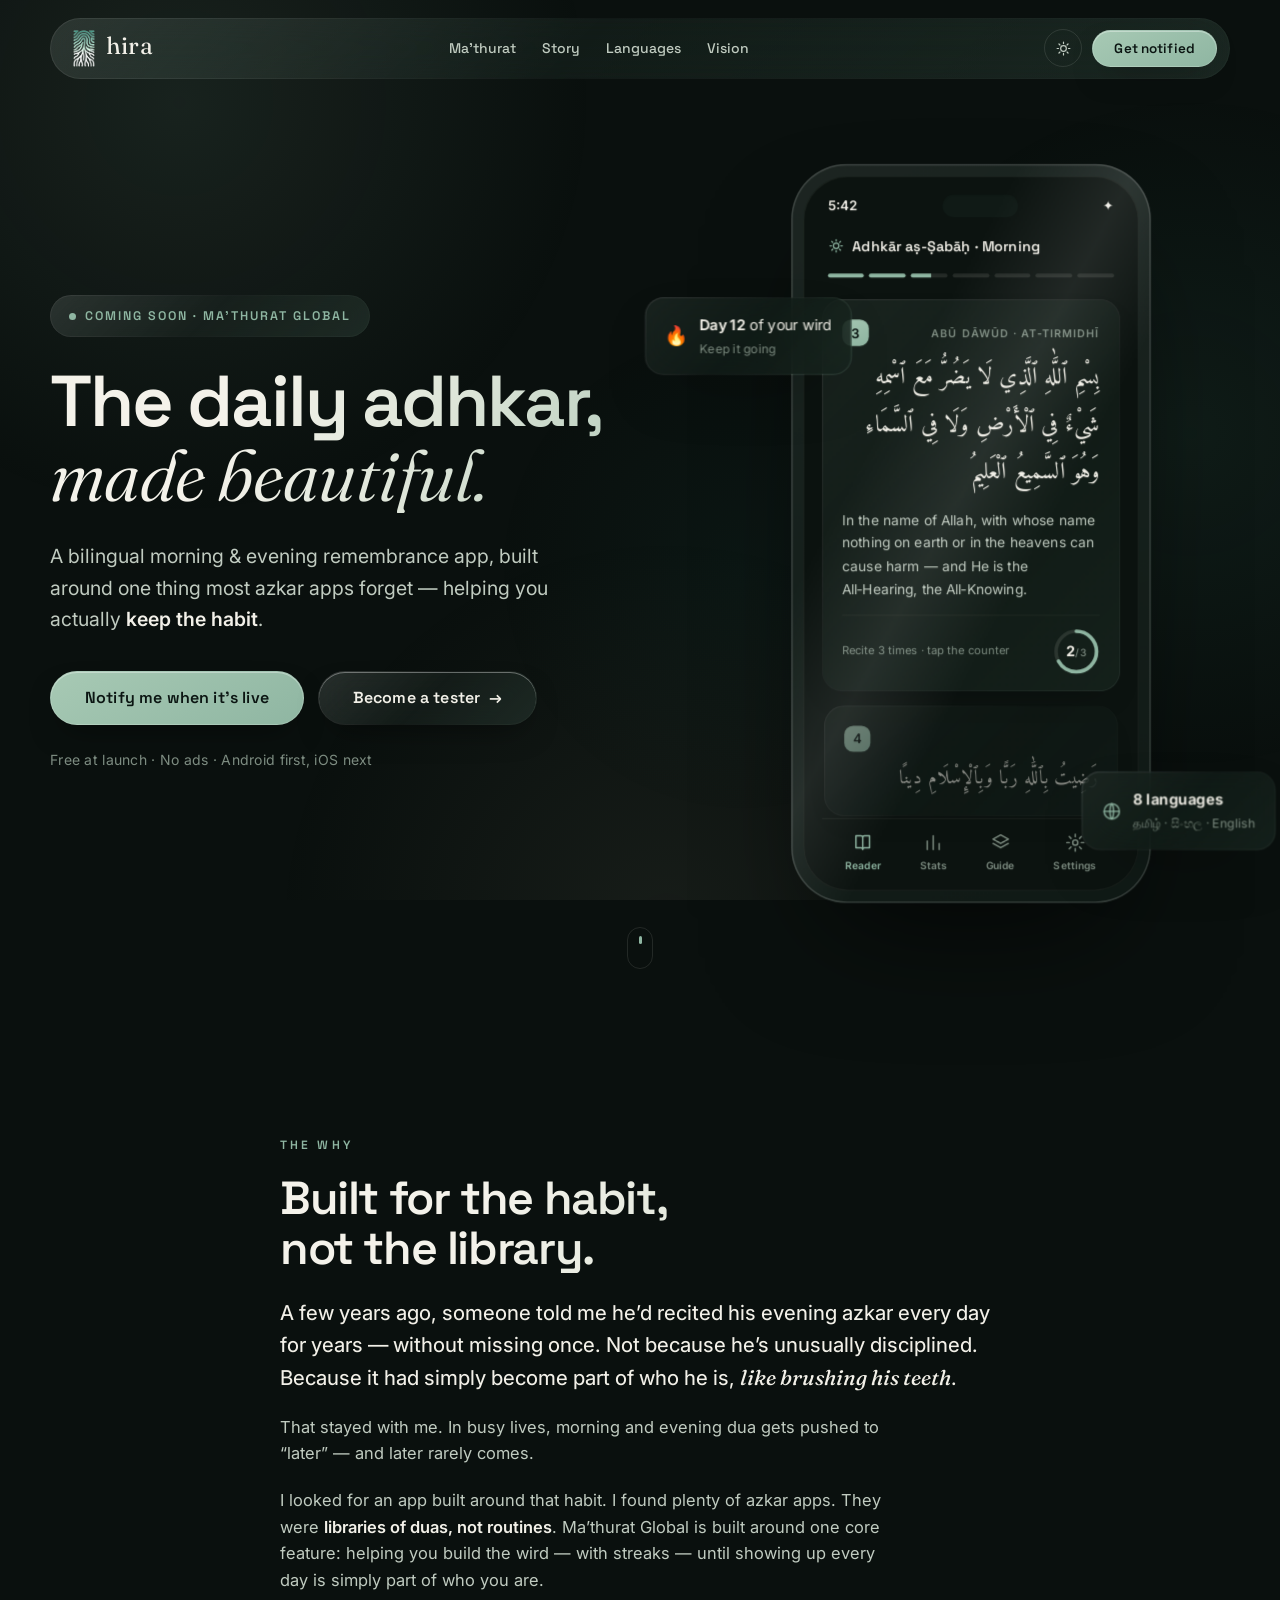
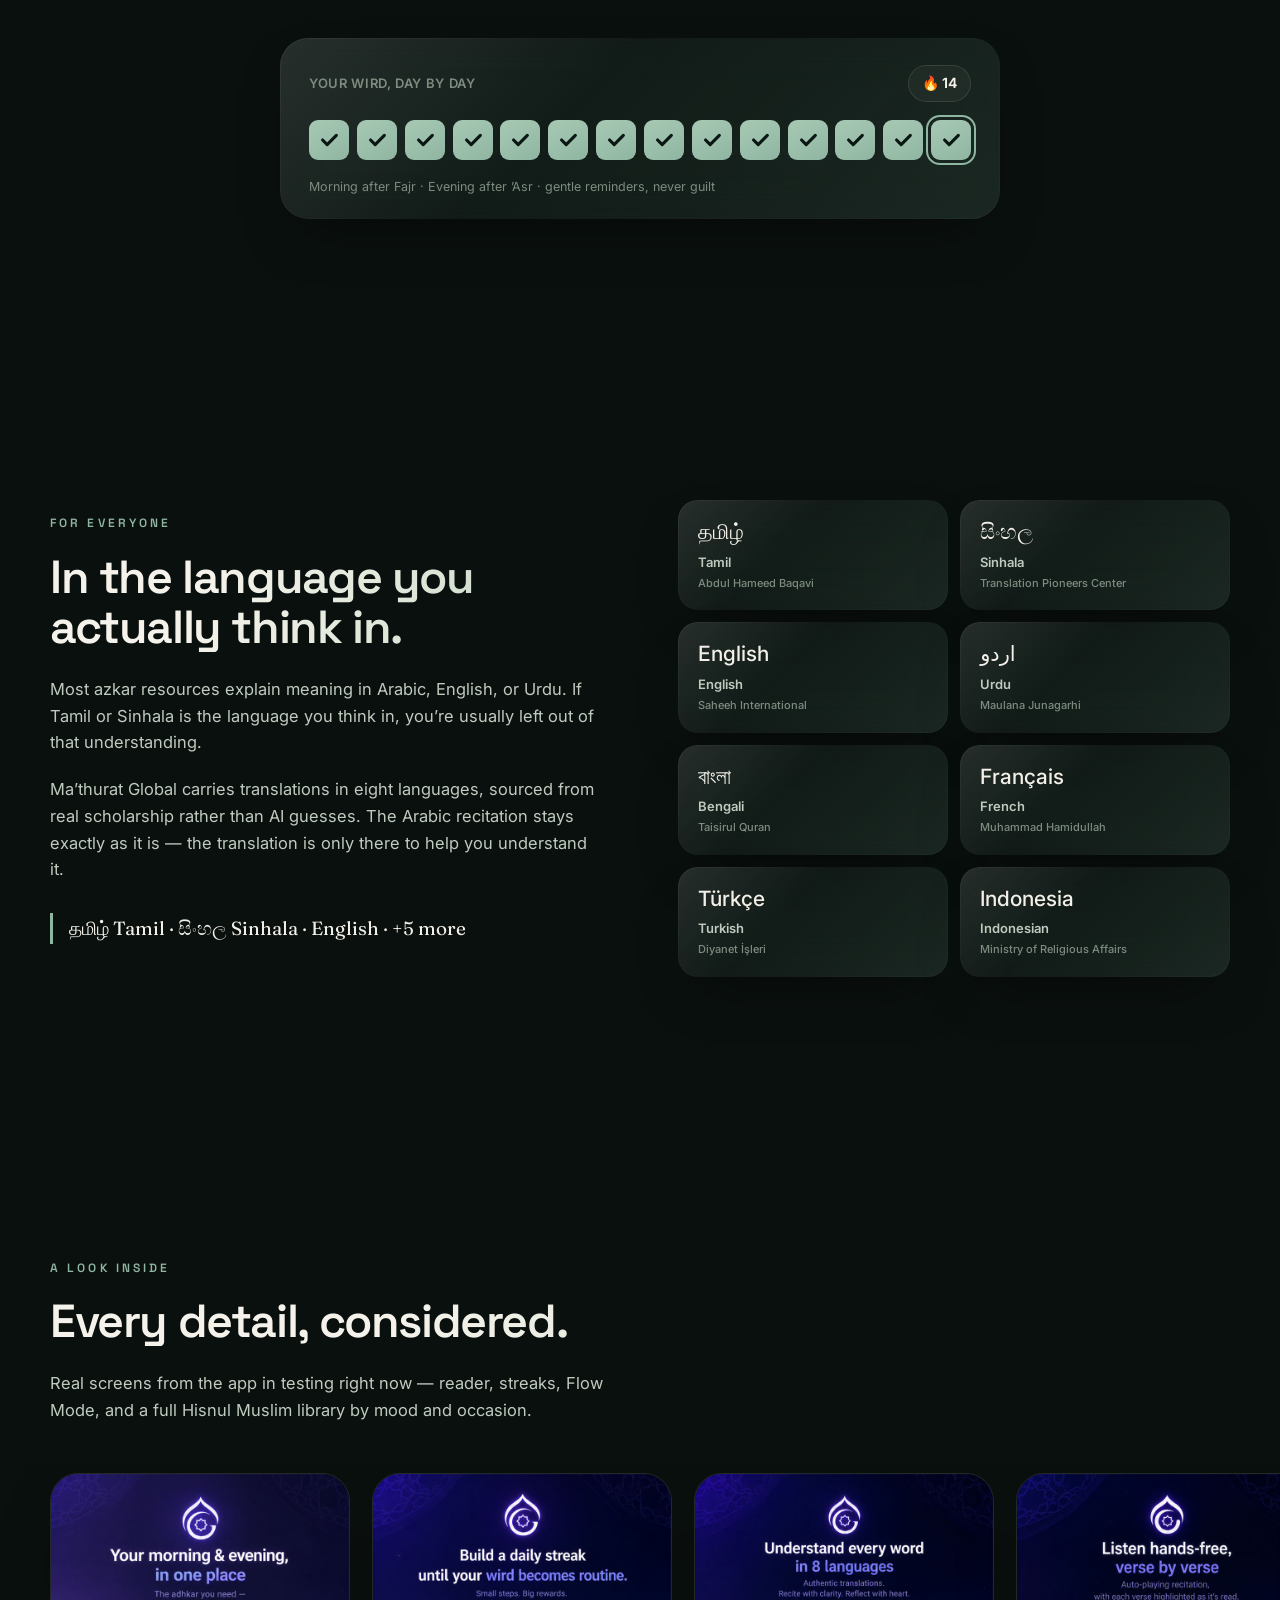
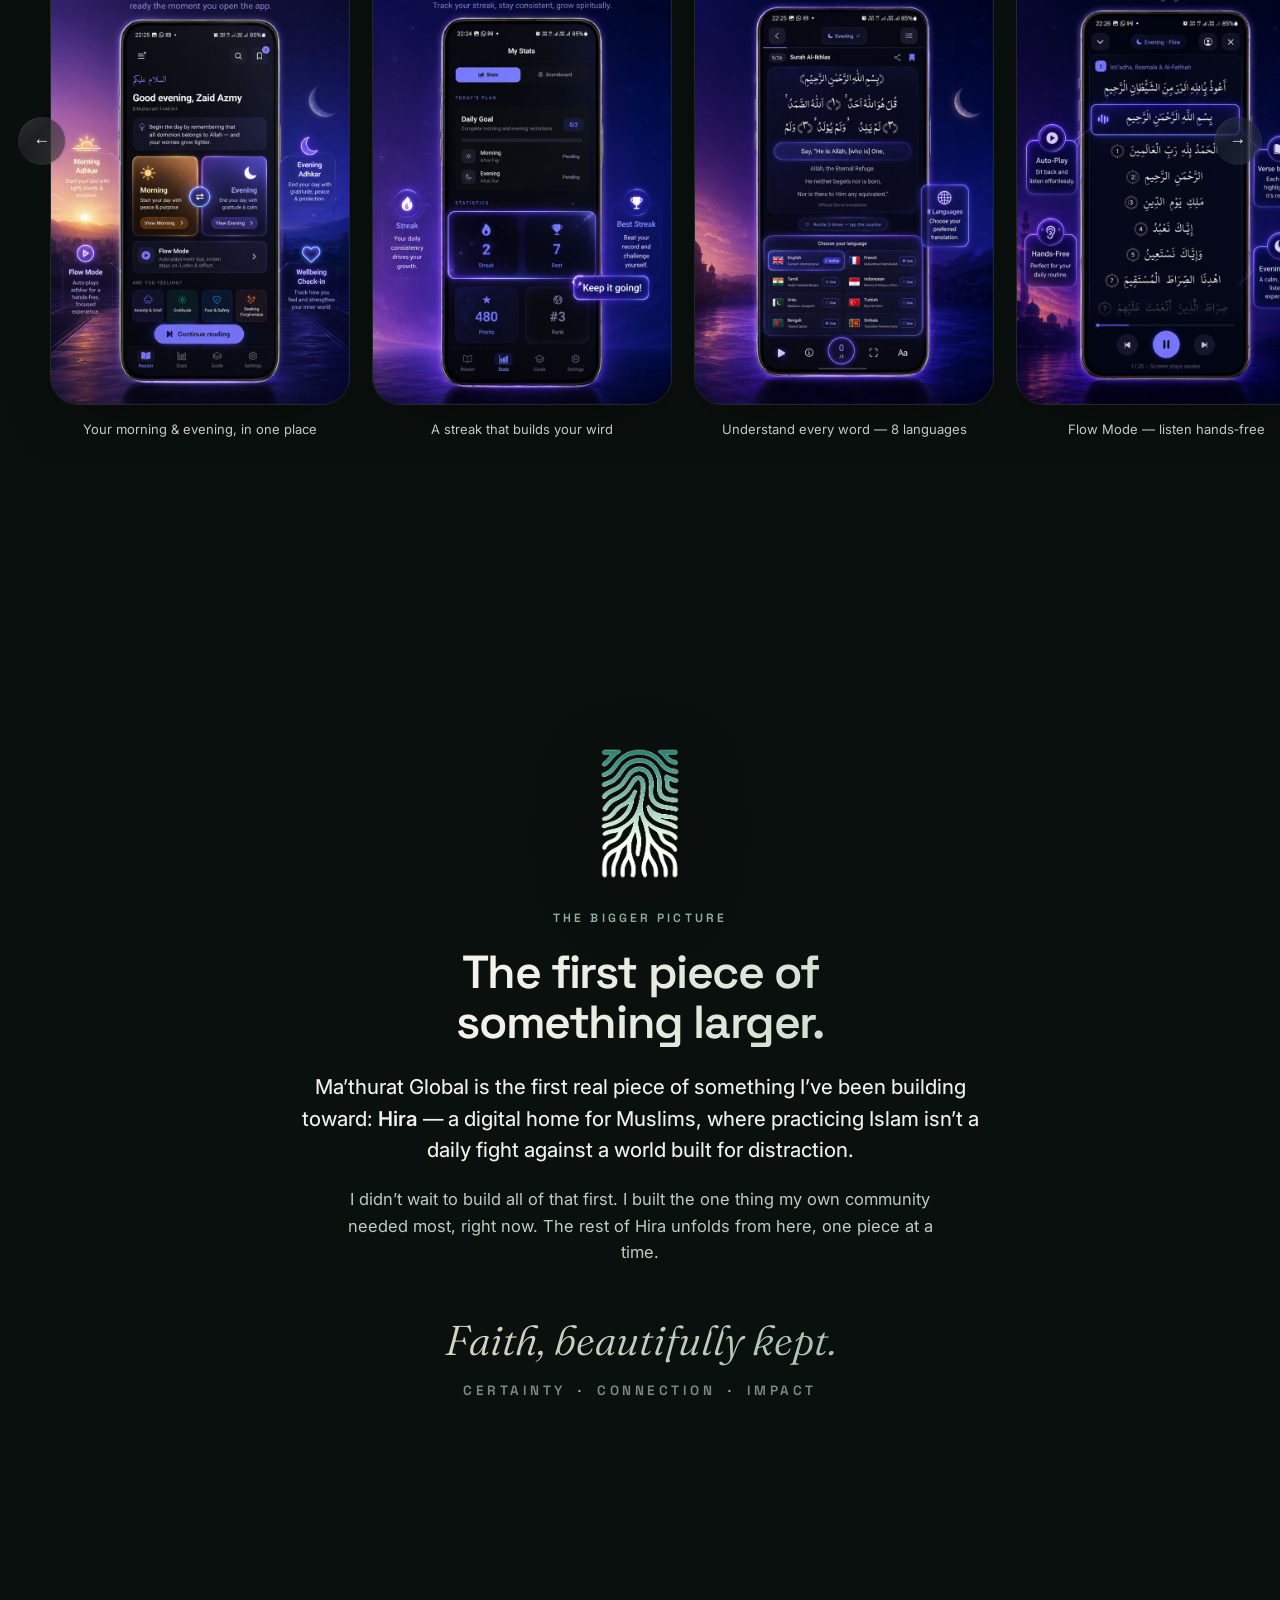
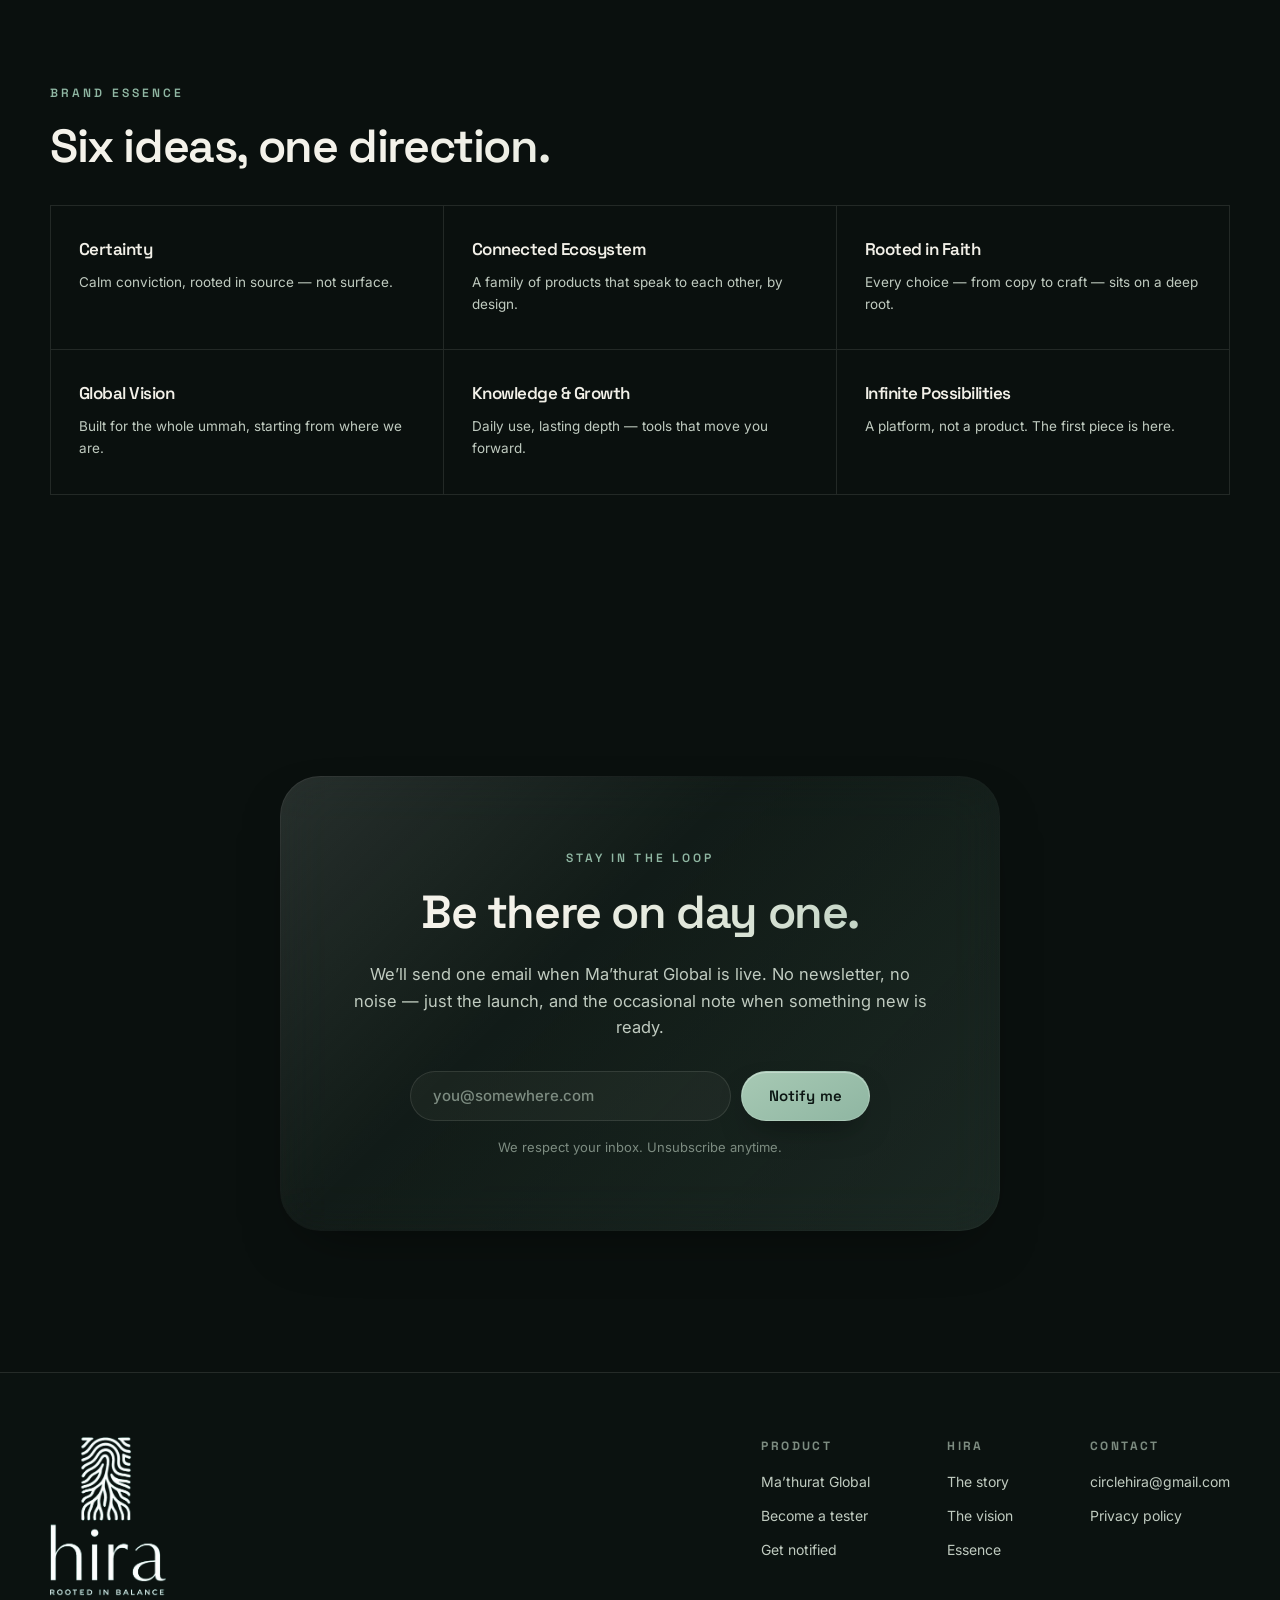
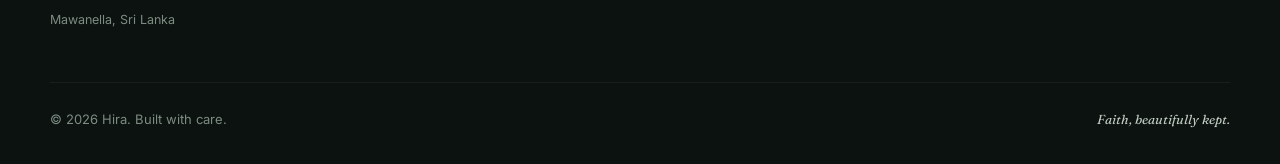
==== commit e9a266a2: "Simplify to quiet minimalism: remove bento, calm dark palette - Removed the bento features grid and " ====
--- a/index.html
+++ b/index.html
@@ -56,7 +56,7 @@
       <div class="nav-links">
         <a href="#mathurat">Ma&rsquo;thurat</a>
         <a href="#story">Story</a>
-        <a href="#features">Features</a>
+        <a href="#languages">Languages</a>
         <a href="#hira">Vision</a>
       </div>
       <div class="nav-actions">
@@ -89,8 +89,6 @@
         </div>
 
         <div class="hero-stage" data-reveal data-reveal-delay="1">
-          <div class="orb orb-hero" aria-hidden="true"></div>
-          <div class="ring ring-hero" aria-hidden="true"></div>
           <div class="tilt" id="tilt">
             <div class="chip chip-tl glass" aria-hidden="true">
               <span class="chip-ic">🔥</span>
@@ -172,10 +170,17 @@
           </p>
         </div>
 
-        <blockquote class="story-pull glass" data-reveal data-reveal-delay="2">
-          Not an app you open — <b>a habit you live</b>. Streaks, gentle reminders,
-          and a reader that respects the text and your time.
-        </blockquote>
+        <div class="wird-card glass" data-reveal data-reveal-delay="2" role="img" aria-label="A two-week wird streak, day by day">
+          <div class="wird-head">
+            <span class="wird-title">Your wird, day by day</span>
+            <span class="wird-flame">🔥 14</span>
+          </div>
+          <div class="wird-grid" id="wirdGrid" aria-hidden="true">
+            <i></i><i></i><i></i><i></i><i></i><i></i><i></i>
+            <i></i><i></i><i></i><i></i><i></i><i></i><i class="today"></i>
+          </div>
+          <p class="wird-fine">Morning after Fajr &middot; Evening after &rsquo;Asr &middot; gentle reminders, never guilt</p>
+        </div>
       </div>
     </section>
 
@@ -213,99 +218,7 @@
       </div>
     </section>
 
-    <!-- ── 3b · Bento features ──────────────────────────── -->
-    <section class="section" id="features">
-      <div class="container">
-        <p class="kicker" data-reveal>Everything the habit needs</p>
-        <h2 data-reveal>Designed around <em>your day.</em></h2>
-
-        <div class="bento">
-          <article class="bcard b-streak glass" data-reveal>
-            <div class="bhead">
-              <span class="bic" aria-hidden="true"><svg viewBox="0 0 24 24" fill="none" stroke="currentColor" stroke-width="1.8" stroke-linecap="round" stroke-linejoin="round"><path d="M12 2c1 4-4 5.5-4 10a4 4 0 008 0c0-1.5-.5-2.5-1-3.5 2 .5 4 2.5 4 5.5a7 7 0 11-14 0C5 8 10 6.5 12 2z"/></svg></span>
-              <h3>A streak that builds your wird</h3>
-            </div>
-            <p>Complete the morning and evening recitations, keep the flame alive, and watch consistency become identity.</p>
-            <div class="wird-head">
-              <span class="wird-title">Your wird, day by day</span>
-              <span class="wird-flame">🔥 14</span>
-            </div>
-            <div class="wird-grid" id="wirdGrid" aria-hidden="true">
-              <i></i><i></i><i></i><i></i><i></i><i></i><i></i>
-              <i></i><i></i><i></i><i></i><i></i><i></i><i class="today"></i>
-            </div>
-            <p class="wird-fine">Morning after Fajr &middot; Evening after &rsquo;Asr &middot; points, ranks &amp; an optional scoreboard</p>
-          </article>
-
-          <article class="bcard b-flow glass" data-reveal data-reveal-delay="1">
-            <div class="bhead">
-              <span class="bic" aria-hidden="true"><svg viewBox="0 0 24 24" fill="none" stroke="currentColor" stroke-width="1.8" stroke-linecap="round" stroke-linejoin="round"><path d="M8 5.5v13l10-6.5-10-6.5z"/></svg></span>
-              <h3>Flow Mode</h3>
-            </div>
-            <p>Hands-free recitation, verse by verse, with lock-screen controls. The screen stays awake; you stay present.</p>
-            <div class="eq" aria-hidden="true"><i></i><i></i><i></i><i></i><i></i><i></i><i></i></div>
-          </article>
-
-          <article class="bcard b-mood glass" data-reveal>
-            <div class="bhead">
-              <span class="bic" aria-hidden="true"><svg viewBox="0 0 24 24" fill="none" stroke="currentColor" stroke-width="1.8" stroke-linecap="round" stroke-linejoin="round"><path d="M20.8 8.6a5.5 5.5 0 00-9.8-2.5 5.5 5.5 0 00-9.8 2.5c0 5.5 9.8 11 9.8 11s9.8-5.5 9.8-11z" transform="translate(1 1) scale(.92)"/></svg></span>
-              <h3>A dua for every moment</h3>
-            </div>
-            <p>The full Hisnul Muslim library, organised by how you feel and what you&rsquo;re doing — each with audio.</p>
-            <div class="moods" aria-hidden="true">
-              <span><i style="--md:#8FA7E8"></i>Anxiety &amp; Grief</span>
-              <span><i style="--md:#57C48A"></i>Gratitude</span>
-              <span><i style="--md:#5EB8D6"></i>Fear &amp; Safety</span>
-              <span><i style="--md:#E8A063"></i>Forgiveness</span>
-              <span><i style="--md:#D97BA4"></i>Love &amp; Mercy</span>
-            </div>
-          </article>
-
-          <article class="bcard b-themes glass" data-reveal data-reveal-delay="1">
-            <div class="bhead">
-              <span class="bic" aria-hidden="true"><svg viewBox="0 0 24 24" fill="none" stroke="currentColor" stroke-width="1.8" stroke-linecap="round" stroke-linejoin="round"><circle cx="12" cy="12" r="9"/><path d="M12 3a9 9 0 000 18c1.5 0 2-1 1.5-2s-1-2 .5-3 4-.5 5-2 .5-3-1-4"/></svg></span>
-              <h3>Made to feel like yours</h3>
-            </div>
-            <p>Light &amp; dark themes, five accent colours, Arabic fonts you can switch and resize independently.</p>
-            <div class="tdots" aria-hidden="true">
-              <span class="sel" style="background:#5B4FCF"></span>
-              <span style="background:#0F5C4C"></span>
-              <span style="background:#C2455A"></span>
-              <span style="background:#D98E3F"></span>
-              <span style="background:#2AA79B"></span>
-              <span class="aa">Aa</span>
-            </div>
-          </article>
-
-          <article class="bcard b-remind glass" data-reveal data-reveal-delay="2">
-            <div class="bhead">
-              <span class="bic" aria-hidden="true"><svg viewBox="0 0 24 24" fill="none" stroke="currentColor" stroke-width="1.8" stroke-linecap="round" stroke-linejoin="round"><path d="M18 9a6 6 0 10-12 0c0 6-2.5 7-2.5 7h17S18 15 18 9zM10 20a2.2 2.2 0 004 0"/></svg></span>
-              <h3>Gentle reminders</h3>
-            </div>
-            <p>Nudges around your own rhythm — plus a home-screen widget and a built-in tasbih counter.</p>
-            <div class="rrows" aria-hidden="true">
-              <div class="rrow"><span>☀&#xFE0E; Morning alert</span><b>06:00</b><span class="rtog"></span></div>
-              <div class="rrow"><span>☾&#xFE0E; Evening alert</span><b>17:00</b><span class="rtog"></span></div>
-            </div>
-          </article>
-
-          <article class="bcard b-free glass" data-reveal>
-            <div class="bhead">
-              <span class="bic" aria-hidden="true"><svg viewBox="0 0 24 24" fill="none" stroke="currentColor" stroke-width="1.8" stroke-linecap="round" stroke-linejoin="round"><path d="M12 3l8 4v5c0 4.5-3.2 7.8-8 9-4.8-1.2-8-4.5-8-9V7l8-4z"/><path d="M9 12l2 2 4-4.5"/></svg></span>
-              <div>
-                <h3>Free. No ads. Private by design.</h3>
-                <p>Use the entire app as a guest — no account needed. Sign in only if you want your progress to sync.</p>
-              </div>
-            </div>
-            <div class="free-tags" aria-hidden="true">
-              <span>No trackers</span><span>Guest mode</span><span>Delete anytime</span><span>Free at launch</span>
-            </div>
-          </article>
-        </div>
-      </div>
-    </section>
-
-    <!-- ── 3c · A look inside ───────────────────────────── -->
+    <!-- ── 3b · A look inside ───────────────────────────── -->
     <section class="section inside" id="inside">
       <div class="container">
         <p class="kicker" data-reveal>A look inside</p>
@@ -332,7 +245,6 @@
     <!-- ── 4 · The bigger picture ───────────────────────── -->
     <section class="section vision" id="hira">
       <div class="container narrow center">
-        <div class="orb orb-vision" aria-hidden="true"></div>
         <img class="vision-mark" src="assets/brand/mark-gradient.png" alt="" width="86" height="141" data-reveal />
         <p class="kicker" data-reveal>The bigger picture</p>
         <h2 data-reveal>The first piece of<br />something larger.</h2>
@@ -372,7 +284,6 @@
     <!-- ── 6 · Email capture ────────────────────────────── -->
     <section class="section subscribe" id="notify">
       <div class="container narrow center">
-        <div class="orb orb-sub" aria-hidden="true"></div>
         <div class="sub-card glass" data-reveal>
           <p class="kicker">Stay in the loop</p>
           <h2>Be there on day one.</h2>
--- a/site.css
+++ b/site.css
@@ -1,7 +1,7 @@
 /* ═══════════════════════════════════════════════════════════
-   Hira — design system v2
-   Dark-first, frosted bento glass, neon-organic mesh,
-   glossy 3D forms. Deep green · emerald · sage · sand.
+   Hira — design system v3
+   Quiet minimalism, dark-first. Frosted glass with crisp
+   1px light-catching strokes. Deep green · sage · sand.
    ═══════════════════════════════════════════════════════════ */
 
 :root {
@@ -9,16 +9,13 @@
   --green-950: #071512;
   --green-900: #0B3D33;
   --green-700: #0F5C4C;
-  --emerald: #10B981;
-  --teal: #2DD4BF;
   --sage-500: #7C9D8A;
   --sage-300: #A9BFAF;
   --sand-400: #C9C2A6;
   --sand-300: #DCD6C0;
-  --gold: #D4B36A;
   --cream: #F9F4EE;
 
-  --grad: linear-gradient(135deg, var(--green-700) 0%, var(--emerald) 55%, var(--gold) 115%);
+  --grad: linear-gradient(135deg, var(--green-700) 0%, var(--sage-500) 55%, var(--sand-400) 105%);
 
   --font-ui: 'Inter', system-ui, -apple-system, 'Segoe UI', Roboto, sans-serif;
   --font-display: 'Space Grotesk', 'Inter', system-ui, sans-serif;
@@ -36,33 +33,30 @@
 /* ── Dark theme (default) ── */
 :root[data-theme="dark"] {
   color-scheme: dark;
-  --bg: #070D0B;
-  --bg-2: #0A1310;
-  --ink: #F4F2EA;
-  --ink-2: #C3CEC2;
-  --ink-3: #7F8F83;
-  --accent: #35C79A;
-  --accent-soft: #8FB6A2;
-  --accent-ink: #05130E;
-  --line: rgba(244, 242, 234, 0.12);
-  --line-soft: rgba(244, 242, 234, 0.06);
-  --glass: rgba(14, 26, 21, 0.42);
-  --glass-strong: rgba(13, 25, 20, 0.78);
-  --glass-inner: rgba(244, 242, 234, 0.045);
-  --stroke-hi: rgba(255, 255, 255, 0.34);
-  --stroke-lo: rgba(255, 255, 255, 0.05);
-  --stroke-tint: rgba(53, 199, 154, 0.35);
-  --shadow-soft: 0 24px 60px -28px rgba(0, 0, 0, 0.65);
-  --shadow-deep: 0 60px 130px -40px rgba(0, 0, 0, 0.8);
-  --glow: 0 0 80px -18px rgba(16, 185, 129, 0.55);
-  --phone-frame: #0D1714;
-  --heading-grad: linear-gradient(115deg, #F7F5EC 30%, #CFE0CF 62%, #86D8B7 100%);
-  --btn-grad: linear-gradient(135deg, #2FBF92 0%, #1C8A68 100%);
-  --btn-ink: #04120D;
-  --mesh-1: rgba(16, 185, 129, 0.30);
-  --mesh-2: rgba(45, 212, 191, 0.16);
-  --mesh-3: rgba(212, 179, 106, 0.14);
-  --mesh-4: rgba(103, 232, 249, 0.09);
+  --bg: #0A100E;
+  --bg-2: #0D1512;
+  --ink: #F2F0E8;
+  --ink-2: #C0CBC0;
+  --ink-3: #7D8C81;
+  --accent: #8FB6A2;
+  --line: rgba(242, 240, 232, 0.11);
+  --line-soft: rgba(242, 240, 232, 0.055);
+  --glass: rgba(18, 30, 25, 0.4);
+  --glass-strong: rgba(16, 27, 22, 0.75);
+  --glass-inner: rgba(242, 240, 232, 0.04);
+  --stroke-hi: rgba(255, 255, 255, 0.18);
+  --stroke-lo: rgba(255, 255, 255, 0.04);
+  --stroke-tint: rgba(143, 182, 162, 0.18);
+  --shadow-soft: 0 24px 60px -28px rgba(0, 0, 0, 0.55);
+  --shadow-deep: 0 56px 120px -40px rgba(0, 0, 0, 0.7);
+  --phone-frame: #101A16;
+  --heading-grad: linear-gradient(115deg, #F4F2EA 30%, #DDE5D8 65%, #B4CBBB 100%);
+  --btn-grad: linear-gradient(150deg, #A7C9B4 0%, #8FB6A2 100%);
+  --btn-ink: #0B1512;
+  --mesh-1: rgba(124, 157, 138, 0.13);
+  --mesh-2: rgba(63, 138, 116, 0.10);
+  --mesh-3: rgba(201, 194, 166, 0.07);
+  --mesh-4: rgba(45, 130, 118, 0.06);
 }
 
 /* ── Light theme ── */
@@ -74,27 +68,24 @@
   --ink-2: #3E5148;
   --ink-3: #75857A;
   --accent: #0F5C4C;
-  --accent-soft: #4E8A73;
-  --accent-ink: #FDFCF9;
-  --line: rgba(15, 92, 76, 0.14);
-  --line-soft: rgba(15, 92, 76, 0.07);
+  --line: rgba(15, 92, 76, 0.13);
+  --line-soft: rgba(15, 92, 76, 0.065);
   --glass: rgba(255, 255, 255, 0.52);
-  --glass-strong: rgba(255, 255, 255, 0.82);
-  --glass-inner: rgba(15, 92, 76, 0.045);
-  --stroke-hi: rgba(255, 255, 255, 0.95);
-  --stroke-lo: rgba(255, 255, 255, 0.25);
-  --stroke-tint: rgba(15, 92, 76, 0.22);
-  --shadow-soft: 0 24px 60px -28px rgba(11, 61, 51, 0.28);
-  --shadow-deep: 0 60px 130px -40px rgba(11, 61, 51, 0.4);
-  --glow: 0 0 80px -18px rgba(16, 185, 129, 0.35);
+  --glass-strong: rgba(255, 255, 255, 0.8);
+  --glass-inner: rgba(15, 92, 76, 0.04);
+  --stroke-hi: rgba(255, 255, 255, 0.9);
+  --stroke-lo: rgba(255, 255, 255, 0.22);
+  --stroke-tint: rgba(15, 92, 76, 0.18);
+  --shadow-soft: 0 24px 60px -28px rgba(11, 61, 51, 0.24);
+  --shadow-deep: 0 56px 120px -40px rgba(11, 61, 51, 0.36);
   --phone-frame: #10201A;
-  --heading-grad: linear-gradient(115deg, #0B3D33 25%, #0F5C4C 60%, #2E9573 95%);
-  --btn-grad: linear-gradient(135deg, #10725B 0%, #0B4A3C 100%);
+  --heading-grad: linear-gradient(115deg, #0B3D33 25%, #0F5C4C 60%, #427A62 95%);
+  --btn-grad: linear-gradient(150deg, #12695A 0%, #0C4B3E 100%);
   --btn-ink: #FDFCF9;
-  --mesh-1: rgba(16, 185, 129, 0.17);
-  --mesh-2: rgba(45, 212, 191, 0.13);
-  --mesh-3: rgba(212, 179, 106, 0.22);
-  --mesh-4: rgba(124, 157, 138, 0.16);
+  --mesh-1: rgba(15, 92, 76, 0.10);
+  --mesh-2: rgba(124, 157, 138, 0.12);
+  --mesh-3: rgba(201, 194, 166, 0.18);
+  --mesh-4: rgba(124, 157, 138, 0.08);
 }
 
 /* ── Base ── */
@@ -113,33 +104,22 @@
 }
 img { max-width: 100%; height: auto; display: block; }
 a { color: inherit; }
-::selection { background: rgba(16, 185, 129, 0.32); }
+::selection { background: rgba(124, 157, 138, 0.35); }
 
 .container { width: min(1180px, calc(100% - 48px)); margin-inline: auto; }
 .container.narrow { width: min(720px, calc(100% - 48px)); }
 .center { text-align: center; }
 
-/* ── Ambient mesh (pre-faded gradients — no filter, GPU-cheap) ── */
+/* ── Ambient mesh — quiet, pre-faded, GPU-cheap ── */
 .aurora { position: fixed; inset: 0; z-index: -1; overflow: hidden; pointer-events: none; }
-.aurora::after {
-  /* faint holographic sweep */
-  content: ""; position: absolute; inset: -40%;
-  background: conic-gradient(from 210deg at 50% 50%,
-    transparent 0deg, var(--mesh-2) 40deg, transparent 95deg,
-    var(--mesh-3) 150deg, transparent 210deg,
-    var(--mesh-1) 280deg, transparent 340deg);
-  opacity: 0.5;
-  animation: sweep 90s linear infinite;
-}
-@keyframes sweep { to { transform: rotate(360deg); } }
 .blob { position: absolute; border-radius: 50%; will-change: transform; }
-.b1 { width: 78vw; height: 78vw; left: -24vw; top: -30vw; background: radial-gradient(circle, var(--mesh-1) 0%, transparent 60%); animation: drift1 26s ease-in-out infinite alternate; }
-.b2 { width: 64vw; height: 64vw; right: -24vw; top: 2vh;  background: radial-gradient(circle, var(--mesh-2) 0%, transparent 60%); animation: drift2 32s ease-in-out infinite alternate; }
-.b3 { width: 74vw; height: 74vw; left: 14vw; bottom: -38vw; background: radial-gradient(circle, var(--mesh-3) 0%, transparent 60%); animation: drift3 38s ease-in-out infinite alternate; }
-.b4 { width: 46vw; height: 46vw; left: 34vw; top: 30vh; background: radial-gradient(circle, var(--mesh-4) 0%, transparent 62%); animation: drift2 44s ease-in-out infinite alternate-reverse; }
-@keyframes drift1 { to { transform: translate(10vw, 8vh) scale(1.14); } }
-@keyframes drift2 { to { transform: translate(-8vw, 13vh) scale(0.9); } }
-@keyframes drift3 { to { transform: translate(-10vw, -10vh) scale(1.1); } }
+.b1 { width: 76vw; height: 76vw; left: -24vw; top: -30vw; background: radial-gradient(circle, var(--mesh-1) 0%, transparent 60%); animation: drift1 30s ease-in-out infinite alternate; }
+.b2 { width: 62vw; height: 62vw; right: -24vw; top: 4vh;  background: radial-gradient(circle, var(--mesh-2) 0%, transparent 60%); animation: drift2 36s ease-in-out infinite alternate; }
+.b3 { width: 72vw; height: 72vw; left: 16vw; bottom: -38vw; background: radial-gradient(circle, var(--mesh-3) 0%, transparent 60%); animation: drift3 42s ease-in-out infinite alternate; }
+.b4 { width: 44vw; height: 44vw; left: 36vw; top: 32vh; background: radial-gradient(circle, var(--mesh-4) 0%, transparent 62%); animation: drift2 48s ease-in-out infinite alternate-reverse; }
+@keyframes drift1 { to { transform: translate(9vw, 7vh) scale(1.1); } }
+@keyframes drift2 { to { transform: translate(-7vw, 11vh) scale(0.92); } }
+@keyframes drift3 { to { transform: translate(-9vw, -9vh) scale(1.08); } }
 
 /* ── Glass: heavy frost + crisp 1px light-catching stroke ── */
 .glass {
@@ -147,9 +127,9 @@
   border: 1px solid transparent;
   background:
     linear-gradient(var(--glass), var(--glass)) padding-box,
-    linear-gradient(135deg, var(--stroke-hi) 0%, var(--stroke-lo) 38%, var(--stroke-tint) 100%) border-box;
-  -webkit-backdrop-filter: blur(28px) saturate(1.6);
-  backdrop-filter: blur(28px) saturate(1.6);
+    linear-gradient(135deg, var(--stroke-hi) 0%, var(--stroke-lo) 40%, var(--stroke-tint) 100%) border-box;
+  -webkit-backdrop-filter: blur(26px) saturate(1.5);
+  backdrop-filter: blur(26px) saturate(1.5);
   box-shadow: var(--shadow-soft);
 }
 
@@ -186,19 +166,19 @@
 
 /* ── Buttons ── */
 .btn {
-  position: relative;
   display: inline-flex; align-items: center; justify-content: center; gap: 9px;
   font: 600 15px/1 var(--font-display);
   letter-spacing: 0.01em;
   color: var(--btn-ink);
   background: var(--btn-grad);
-  border: 1px solid rgba(255, 255, 255, 0.16);
+  border: 1px solid rgba(255, 255, 255, 0.14);
   padding: 15px 27px; border-radius: 999px;
   text-decoration: none; cursor: pointer;
   transition: transform 0.35s var(--ease), box-shadow 0.35s var(--ease), filter 0.25s ease;
-  box-shadow: 0 16px 38px -14px rgba(16, 185, 129, 0.55), inset 0 1px 0 rgba(255, 255, 255, 0.28);
-}
-.btn:hover { transform: translateY(-2px); filter: brightness(1.06); box-shadow: 0 22px 48px -16px rgba(16, 185, 129, 0.6), inset 0 1px 0 rgba(255, 255, 255, 0.28); }
+  box-shadow: 0 14px 32px -14px rgba(11, 61, 51, 0.5), inset 0 1px 0 rgba(255, 255, 255, 0.22);
+}
+:root[data-theme="dark"] .btn { box-shadow: 0 14px 32px -14px rgba(0, 0, 0, 0.55), inset 0 1px 0 rgba(255, 255, 255, 0.35); }
+.btn:hover { transform: translateY(-2px); filter: brightness(1.04); }
 .btn:active { transform: translateY(0); }
 .btn-lg { padding: 18px 34px; font-size: 16px; }
 .btn-sm { padding: 11px 21px; font-size: 13.5px; }
@@ -226,14 +206,14 @@
   background:
     linear-gradient(var(--glass), var(--glass)) padding-box,
     linear-gradient(135deg, var(--stroke-hi) 0%, var(--stroke-lo) 45%, var(--stroke-tint) 100%) border-box;
-  -webkit-backdrop-filter: blur(26px) saturate(1.7);
-  backdrop-filter: blur(26px) saturate(1.7);
+  -webkit-backdrop-filter: blur(24px) saturate(1.6);
+  backdrop-filter: blur(24px) saturate(1.6);
   transition: box-shadow 0.4s ease;
 }
 .nav.scrolled .nav-inner { box-shadow: var(--shadow-soft); }
 .brand { display: inline-flex; align-items: center; gap: 11px; text-decoration: none; }
 .brand-mark { width: 22px; height: auto; }
-:root[data-theme="dark"] .brand-mark { filter: brightness(1.7) saturate(0.75); }
+:root[data-theme="dark"] .brand-mark { filter: brightness(1.6) saturate(0.7); }
 .brand-word { font-family: var(--font-serif); font-size: 24px; letter-spacing: 0.01em; color: var(--ink); transform: translateY(-2px); }
 .nav-links { display: flex; gap: 26px; margin-inline: auto; }
 .nav-links a {
@@ -254,60 +234,6 @@
 .theme-toggle svg { width: 17px; height: 17px; }
 :root[data-theme="light"] .ic-sun { display: none; }
 :root[data-theme="dark"] .ic-moon { display: none; }
-
-/* ── 3D forms: glossy metallic orb + ring ── */
-.orb {
-  position: absolute; border-radius: 50%; pointer-events: none;
-  background:
-    radial-gradient(circle at 33% 26%, rgba(255, 255, 255, 0.85) 0%, rgba(255, 255, 255, 0) 16%),
-    radial-gradient(circle at 68% 78%, rgba(220, 214, 192, 0.4) 0%, transparent 40%),
-    radial-gradient(circle at 24% 70%, rgba(45, 212, 191, 0.35) 0%, transparent 42%),
-    radial-gradient(circle at 50% 42%, #1B6B57 0%, #0F4437 48%, #061C16 82%);
-  box-shadow:
-    inset -22px -30px 60px rgba(0, 0, 0, 0.6),
-    inset 12px 16px 38px rgba(255, 255, 255, 0.14),
-    var(--glow),
-    0 50px 100px -30px rgba(0, 0, 0, 0.55);
-  animation: floaty 9s ease-in-out infinite;
-}
-.orb::before {
-  /* rim light */
-  content: ""; position: absolute; inset: -1px; border-radius: 50%;
-  background: conic-gradient(from 140deg,
-    transparent 0deg, rgba(255, 255, 255, 0.5) 40deg, transparent 110deg,
-    transparent 210deg, rgba(45, 212, 191, 0.45) 268deg, transparent 330deg);
-  -webkit-mask: radial-gradient(circle, transparent 0 calc(50% - 2.5px), #000 calc(50% - 1px));
-  mask: radial-gradient(circle, transparent 0 calc(50% - 2.5px), #000 calc(50% - 1px));
-}
-.orb::after {
-  /* glass sheen band */
-  content: ""; position: absolute; inset: 6% 8%; border-radius: 50%;
-  background: linear-gradient(150deg, rgba(255, 255, 255, 0.16) 8%, transparent 34%);
-}
-:root[data-theme="light"] .orb {
-  background:
-    radial-gradient(circle at 33% 26%, rgba(255, 255, 255, 0.95) 0%, rgba(255, 255, 255, 0) 18%),
-    radial-gradient(circle at 68% 78%, rgba(212, 179, 106, 0.45) 0%, transparent 42%),
-    radial-gradient(circle at 24% 70%, rgba(45, 212, 191, 0.38) 0%, transparent 45%),
-    radial-gradient(circle at 50% 42%, #C4DCCC 0%, #83AC93 52%, #44685A 88%);
-  box-shadow:
-    inset -22px -30px 60px rgba(11, 61, 51, 0.35),
-    inset 12px 16px 38px rgba(255, 255, 255, 0.55),
-    var(--glow),
-    0 50px 100px -30px rgba(11, 61, 51, 0.4);
-}
-.ring {
-  position: absolute; border-radius: 50%; pointer-events: none;
-  border: 1px solid transparent;
-  background:
-    linear-gradient(var(--glass), var(--glass)) padding-box,
-    conic-gradient(from 90deg, var(--stroke-hi), var(--stroke-lo), var(--stroke-tint), var(--stroke-hi)) border-box;
-  -webkit-backdrop-filter: blur(10px); backdrop-filter: blur(10px);
-  -webkit-mask: radial-gradient(circle, transparent 0 56%, #000 57%);
-  mask: radial-gradient(circle, transparent 0 56%, #000 57%);
-  box-shadow: var(--shadow-soft);
-  animation: floaty 11s ease-in-out infinite reverse;
-}
 
 /* ── Hero ── */
 .hero { position: relative; padding: 172px 0 100px; min-height: 92vh; display: flex; align-items: center; }
@@ -328,7 +254,7 @@
   -webkit-backdrop-filter: blur(16px); backdrop-filter: blur(16px);
 }
 .pulse-dot { width: 7px; height: 7px; border-radius: 50%; background: var(--accent); animation: pulse 2.4s ease-in-out infinite; }
-@keyframes pulse { 0%, 100% { box-shadow: 0 0 0 0 rgba(16, 185, 129, 0.6); } 55% { box-shadow: 0 0 0 8px rgba(16, 185, 129, 0); } }
+@keyframes pulse { 0%, 100% { box-shadow: 0 0 0 0 rgba(124, 157, 138, 0.5); } 55% { box-shadow: 0 0 0 8px rgba(124, 157, 138, 0); } }
 .hero-sub { font-size: 19.5px; line-height: 1.6; color: var(--ink-2); max-width: 46ch; margin: 28px 0 36px; }
 .hero-sub strong { color: var(--ink); font-weight: 600; }
 .hero-ctas { display: flex; flex-wrap: wrap; gap: 14px; }
@@ -344,8 +270,6 @@
 
 /* ── Hero phone (3D stage) ── */
 .hero-stage { position: relative; perspective: 1400px; display: flex; justify-content: center; }
-.orb-hero { width: clamp(300px, 27vw, 400px); height: clamp(300px, 27vw, 400px); left: -20%; bottom: -9%; z-index: 0; }
-.ring-hero { width: 108px; height: 108px; top: 2%; right: -7%; z-index: 2; }
 .tilt { position: relative; z-index: 1; transform-style: preserve-3d; transition: transform 0.25s ease-out; }
 
 .phone {
@@ -353,16 +277,16 @@
   width: clamp(305px, 27.5vw, 362px);
   border-radius: 54px;
   padding: 12px;
-  background: linear-gradient(160deg, color-mix(in oklab, var(--phone-frame) 80%, #fff 8%), var(--phone-frame));
+  background: linear-gradient(160deg, color-mix(in oklab, var(--phone-frame) 82%, #fff 7%), var(--phone-frame));
   box-shadow: var(--shadow-deep), inset 0 0 0 1.5px rgba(255, 255, 255, 0.12);
   transform: translateZ(30px);
   animation: floaty 7s ease-in-out infinite;
 }
-:root[data-theme="dark"] .phone { box-shadow: var(--shadow-deep), var(--glow), inset 0 0 0 1.5px rgba(255, 255, 255, 0.18); }
+:root[data-theme="dark"] .phone { box-shadow: var(--shadow-deep), inset 0 0 0 1.5px rgba(255, 255, 255, 0.16); }
 @keyframes floaty { 0%, 100% { translate: 0 0; } 50% { translate: 0 -12px; } }
 .phone-sheen {
   position: absolute; inset: 0; border-radius: 54px; pointer-events: none;
-  background: linear-gradient(118deg, transparent 30%, rgba(255, 255, 255, 0.1) 46%, transparent 60%);
+  background: linear-gradient(118deg, transparent 30%, rgba(255, 255, 255, 0.09) 46%, transparent 60%);
 }
 .phone-screen {
   border-radius: 43px; overflow: hidden;
@@ -373,7 +297,7 @@
   display: flex; flex-direction: column;
   transition: background 0.45s ease;
 }
-:root[data-theme="dark"] .phone-screen { background: #0A1310; }
+:root[data-theme="dark"] .phone-screen { background: #0C1310; }
 .ph-status { display: flex; align-items: center; justify-content: space-between; font-size: 13px; font-weight: 600; color: var(--ink); padding: 2px 6px 0; }
 .ph-cam { width: 74px; height: 22px; border-radius: 999px; background: var(--phone-frame); }
 .ph-head { padding: 17px 6px 4px; }
@@ -382,7 +306,7 @@
 .ph-sun svg { width: 16px; height: 16px; }
 .ph-progress { display: flex; gap: 5px; margin: 15px 0 4px; }
 .ph-progress i { flex: 1; height: 4.5px; border-radius: 3px; background: var(--line); }
-.ph-progress i.on { background: var(--accent); box-shadow: 0 0 10px rgba(16, 185, 129, 0.5); }
+.ph-progress i.on { background: var(--accent); }
 .ph-progress i.half { background: linear-gradient(90deg, var(--accent) 55%, var(--line) 55%); }
 
 .dhikr {
@@ -392,7 +316,7 @@
   background:
     linear-gradient(var(--glass-strong), var(--glass-strong)) padding-box,
     linear-gradient(135deg, var(--stroke-hi), var(--stroke-lo) 55%, var(--stroke-tint)) border-box;
-  box-shadow: 0 12px 32px -18px rgba(0, 0, 0, 0.4);
+  box-shadow: 0 12px 32px -18px rgba(0, 0, 0, 0.35);
 }
 .dhikr-top { display: flex; align-items: center; justify-content: space-between; margin-bottom: 8px; }
 .dhikr-num {
@@ -412,7 +336,7 @@
 .dhikr-count svg { position: absolute; inset: 0; transform: rotate(-90deg); }
 .dhikr-count circle { fill: none; stroke-width: 2.8; }
 .ring-bg { stroke: var(--line); }
-.ring-fg { stroke: var(--accent); stroke-linecap: round; stroke-dasharray: 97.4; stroke-dashoffset: 32.5; filter: drop-shadow(0 0 4px rgba(16, 185, 129, 0.6)); }
+.ring-fg { stroke: var(--accent); stroke-linecap: round; stroke-dasharray: 97.4; stroke-dashoffset: 32.5; }
 .dhikr-count b { font-size: 14px; color: var(--ink); }
 .dhikr-count small { font-size: 10px; color: var(--ink-3); font-weight: 500; }
 
@@ -441,8 +365,8 @@
   background:
     linear-gradient(var(--glass-strong), var(--glass-strong)) padding-box,
     linear-gradient(135deg, var(--stroke-hi), var(--stroke-lo) 50%, var(--stroke-tint)) border-box;
-  -webkit-backdrop-filter: blur(24px) saturate(1.6);
-  backdrop-filter: blur(24px) saturate(1.6);
+  -webkit-backdrop-filter: blur(22px) saturate(1.5);
+  backdrop-filter: blur(22px) saturate(1.5);
   box-shadow: var(--shadow-soft);
   animation: floaty 8s ease-in-out infinite;
 }
@@ -458,64 +382,8 @@
 
 /* Story */
 .story .prose { margin-top: 6px; }
-.story-pull {
-  margin: 40px 0 0; padding: 24px 28px;
-  border-radius: var(--r-md);
-  font-family: var(--font-serif); font-style: italic;
-  font-size: 20px; line-height: 1.5; color: var(--ink);
-}
-.story-pull b { color: var(--accent); font-weight: 600; }
-
-/* Languages */
-.lang-grid { display: grid; grid-template-columns: 1fr 1fr; gap: clamp(36px, 6vw, 84px); align-items: center; }
-.lang-tagline {
-  font-family: var(--font-serif); font-size: 19px; color: var(--ink);
-  border-left: 3px solid var(--accent); padding-left: 16px; margin-top: 30px;
-}
-.lang-list { list-style: none; margin: 0; padding: 0; display: grid; grid-template-columns: 1fr 1fr; gap: 12px; }
-.lang-list li {
-  display: flex; flex-direction: column; gap: 6px;
-  padding: 17px 19px; border-radius: var(--r-md);
-  transition: transform 0.4s var(--ease), box-shadow 0.4s var(--ease);
-}
-.lang-list li:hover { transform: translateY(-4px); box-shadow: var(--shadow-deep); }
-.lg-native { font-size: 21px; line-height: 1.3; color: var(--ink); font-weight: 500; }
-.lg-en { font-size: 13px; font-weight: 600; color: var(--ink-2); }
-.lg-en small { display: block; font-size: 11px; font-weight: 500; color: var(--ink-3); margin-top: 2px; }
-
-/* ── Bento ── */
-.bento {
-  display: grid; grid-template-columns: repeat(12, 1fr);
-  gap: 18px; margin-top: 44px;
-}
-.bcard {
-  border-radius: var(--r-lg);
-  padding: 28px;
-  display: flex; flex-direction: column; gap: 14px;
-  transition: transform 0.45s var(--ease), box-shadow 0.45s var(--ease);
-  overflow: hidden;
-}
-.bcard:hover { transform: translateY(-5px); box-shadow: var(--shadow-deep); }
-.b-streak { grid-column: span 8; }
-.b-flow { grid-column: span 4; }
-.b-mood { grid-column: span 4; }
-.b-themes { grid-column: span 4; }
-.b-remind { grid-column: span 4; }
-.b-free { grid-column: span 12; flex-direction: row; align-items: center; justify-content: space-between; flex-wrap: wrap; gap: 18px; padding: 26px 32px; }
-.bic {
-  width: 40px; height: 40px; border-radius: 13px; flex: 0 0 auto;
-  display: inline-flex; align-items: center; justify-content: center;
-  color: var(--accent);
-  background: var(--glass-inner);
-  border: 1px solid var(--line);
-}
-.bic svg { width: 19px; height: 19px; }
-.bcard h3 { font-size: 18px; letter-spacing: -0.015em; color: var(--ink); }
-.bcard > p { font-size: 14px; color: var(--ink-2); margin: 0; max-width: 52ch; }
-.bhead { display: flex; align-items: center; gap: 13px; }
-
-/* streak cell */
-.wird-head { display: flex; align-items: center; justify-content: space-between; margin: 6px 0 4px; }
+.wird-card { margin-top: 44px; border-radius: var(--r-lg); padding: 26px 28px 20px; }
+.wird-head { display: flex; align-items: center; justify-content: space-between; margin-bottom: 18px; }
 .wird-title { font-size: 13px; font-weight: 600; color: var(--ink-3); letter-spacing: 0.05em; text-transform: uppercase; }
 .wird-flame {
   font-size: 14px; font-weight: 650; color: var(--ink);
@@ -528,71 +396,35 @@
   background: var(--btn-grad); opacity: 0;
   transform: scale(0.4);
   position: relative;
-  box-shadow: 0 4px 14px -6px rgba(16, 185, 129, 0.6);
 }
 .wird-grid i::after {
   content: ""; position: absolute; inset: 0;
   background: center / 55% no-repeat url("data:image/svg+xml,%3Csvg xmlns='http://www.w3.org/2000/svg' viewBox='0 0 24 24' fill='none' stroke='white' stroke-width='3.4' stroke-linecap='round' stroke-linejoin='round'%3E%3Cpath d='M5 12l5 5L20 7'/%3E%3C/svg%3E");
 }
 :root[data-theme="dark"] .wird-grid i::after {
-  background-image: url("data:image/svg+xml,%3Csvg xmlns='http://www.w3.org/2000/svg' viewBox='0 0 24 24' fill='none' stroke='%2306140F' stroke-width='3.4' stroke-linecap='round' stroke-linejoin='round'%3E%3Cpath d='M5 12l5 5L20 7'/%3E%3C/svg%3E");
+  background-image: url("data:image/svg+xml,%3Csvg xmlns='http://www.w3.org/2000/svg' viewBox='0 0 24 24' fill='none' stroke='%230B1512' stroke-width='3.4' stroke-linecap='round' stroke-linejoin='round'%3E%3Cpath d='M5 12l5 5L20 7'/%3E%3C/svg%3E");
 }
 .wird-grid.play i { animation: pop 0.5s var(--ease) forwards; animation-delay: calc(var(--i, 0) * 1ms); }
 .wird-grid i.today { outline: 2px solid var(--accent); outline-offset: 3px; }
 @keyframes pop { to { opacity: 1; transform: scale(1); } }
-.wird-fine { font-size: 12.5px; color: var(--ink-3); margin: 4px 0 0; }
-
-/* flow cell — equalizer */
-.eq { display: flex; align-items: flex-end; gap: 5px; height: 46px; margin-top: auto; }
-.eq i { width: 6px; border-radius: 4px; background: var(--btn-grad); animation: eq 1.15s ease-in-out infinite; box-shadow: 0 0 12px rgba(16, 185, 129, 0.35); }
-.eq i:nth-child(1) { height: 38%; animation-delay: -0.9s; }
-.eq i:nth-child(2) { height: 72%; animation-delay: -0.7s; }
-.eq i:nth-child(3) { height: 100%; animation-delay: -0.45s; }
-.eq i:nth-child(4) { height: 58%; animation-delay: -0.2s; }
-.eq i:nth-child(5) { height: 84%; animation-delay: -0.6s; }
-.eq i:nth-child(6) { height: 44%; animation-delay: -0.35s; }
-.eq i:nth-child(7) { height: 66%; animation-delay: -0.8s; }
-@keyframes eq { 0%, 100% { transform: scaleY(0.55); } 50% { transform: scaleY(1); } }
-
-/* mood cell */
-.moods { display: flex; flex-wrap: wrap; gap: 8px; margin-top: auto; }
-.moods span {
-  display: inline-flex; align-items: center; gap: 7px;
-  font-size: 12px; font-weight: 600; color: var(--ink-2);
-  padding: 8px 13px; border-radius: 999px;
-  background: var(--glass-inner); border: 1px solid var(--line);
-}
-.moods i { width: 7px; height: 7px; border-radius: 50%; background: var(--md, var(--accent)); box-shadow: 0 0 8px var(--md, var(--accent)); }
-
-/* reminders cell */
-.rrows { display: grid; gap: 9px; margin-top: auto; }
-.rrow {
-  display: flex; align-items: center; justify-content: space-between;
-  padding: 12px 15px; border-radius: 14px;
-  background: var(--glass-inner); border: 1px solid var(--line);
-  font-size: 13px; color: var(--ink-2);
-}
-.rrow b { font-family: var(--font-display); font-size: 14px; color: var(--ink); font-weight: 600; }
-.rrow .rtog { width: 34px; height: 20px; border-radius: 999px; background: var(--btn-grad); position: relative; flex: 0 0 auto; }
-.rrow .rtog::after { content: ""; position: absolute; top: 2.5px; right: 2.5px; width: 15px; height: 15px; border-radius: 50%; background: #fff; box-shadow: 0 1px 4px rgba(0,0,0,0.3); }
-
-/* themes cell */
-.tdots { display: flex; align-items: center; gap: 10px; margin-top: auto; }
-.tdots span { width: 26px; height: 26px; border-radius: 50%; box-shadow: inset 0 2px 5px rgba(255,255,255,0.35), inset 0 -3px 6px rgba(0,0,0,0.3), 0 4px 10px -3px rgba(0,0,0,0.4); }
-.tdots span.sel { outline: 2px solid var(--accent); outline-offset: 3px; }
-.tdots .aa { font-family: var(--font-display); font-weight: 600; color: var(--ink-2); margin-left: auto; font-size: 17px; }
-
-/* free strip */
-.b-free .bhead { flex: 1 1 320px; }
-.b-free h3 { font-size: 19px; }
-.b-free p { font-size: 14px; color: var(--ink-2); margin: 5px 0 0; }
-.free-tags { display: flex; gap: 9px; flex-wrap: wrap; }
-.free-tags span {
-  font-family: var(--font-display);
-  font-size: 12.5px; font-weight: 600; color: var(--ink-2);
-  padding: 9px 15px; border-radius: 999px;
-  background: var(--glass-inner); border: 1px solid var(--line);
-}
+.wird-fine { font-size: 12.5px; color: var(--ink-3); margin: 18px 0 0; }
+
+/* Languages */
+.lang-grid { display: grid; grid-template-columns: 1fr 1fr; gap: clamp(36px, 6vw, 84px); align-items: center; }
+.lang-tagline {
+  font-family: var(--font-serif); font-size: 19px; color: var(--ink);
+  border-left: 3px solid var(--accent); padding-left: 16px; margin-top: 30px;
+}
+.lang-list { list-style: none; margin: 0; padding: 0; display: grid; grid-template-columns: 1fr 1fr; gap: 12px; }
+.lang-list li {
+  display: flex; flex-direction: column; gap: 6px;
+  padding: 17px 19px; border-radius: var(--r-md);
+  transition: transform 0.4s var(--ease), box-shadow 0.4s var(--ease);
+}
+.lang-list li:hover { transform: translateY(-4px); box-shadow: var(--shadow-deep); }
+.lg-native { font-size: 21px; line-height: 1.3; color: var(--ink); font-weight: 500; }
+.lg-en { font-size: 13px; font-weight: 600; color: var(--ink-2); }
+.lg-en small { display: block; font-size: 11px; font-weight: 500; color: var(--ink-3); margin-top: 2px; }
 
 /* Gallery */
 .inside .container { margin-bottom: 40px; }
@@ -614,7 +446,7 @@
   box-shadow: var(--shadow-soft);
   transition: transform 0.5s var(--ease), box-shadow 0.5s var(--ease);
 }
-.gallery figure:hover img { transform: translateY(-8px) scale(1.015); box-shadow: var(--shadow-deep), var(--glow); }
+.gallery figure:hover img { transform: translateY(-8px) scale(1.015); box-shadow: var(--shadow-deep); }
 .gallery figcaption { font-size: 13px; color: var(--ink-2); text-align: center; margin-top: 14px; }
 .gal-btn {
   position: absolute; top: 42%; z-index: 4;
@@ -629,46 +461,38 @@
 @media (max-width: 720px) { .gal-btn { display: none; } }
 
 /* Vision */
-.vision { overflow: hidden; }
-.vision .container { position: relative; }
-.orb-vision { width: 190px; height: 190px; right: -4%; top: 6%; opacity: 0.85; }
-.vision-mark { width: 80px; margin: 0 auto 30px; filter: drop-shadow(0 18px 40px rgba(16, 185, 129, 0.35)); }
-:root[data-theme="dark"] .vision-mark { filter: drop-shadow(0 18px 40px rgba(16, 185, 129, 0.4)) brightness(1.4) saturate(0.85); }
+.vision-mark { width: 80px; margin: 0 auto 30px; filter: drop-shadow(0 18px 36px rgba(15, 92, 76, 0.28)); }
+:root[data-theme="dark"] .vision-mark { filter: drop-shadow(0 18px 36px rgba(0, 0, 0, 0.45)) brightness(1.4) saturate(0.85); }
 .slogan {
   font-family: var(--font-serif); font-style: italic; font-weight: 320;
   font-size: clamp(1.8rem, 3.7vw, 2.6rem); line-height: 1.25;
   margin: 48px 0 14px;
-  background: linear-gradient(115deg, #2E9573 5%, var(--emerald) 45%, var(--gold) 100%);
+  background: var(--grad);
   -webkit-background-clip: text; background-clip: text; color: transparent;
 }
-:root[data-theme="dark"] .slogan { background: linear-gradient(115deg, #DCD6C0 5%, #7FE3BC 55%, var(--teal) 100%); -webkit-background-clip: text; background-clip: text; }
+:root[data-theme="dark"] .slogan { background: linear-gradient(115deg, #DCD6C0 15%, #B9CDBB 60%, #8FB6A2 100%); -webkit-background-clip: text; background-clip: text; }
 .triad { font-family: var(--font-display); font-size: 13.5px; font-weight: 600; letter-spacing: 0.26em; text-transform: uppercase; color: var(--ink-3); margin: 0; }
 .triad span { color: var(--accent); margin-inline: 6px; }
 
-/* Essence — bento mini cards */
+/* Essence — quiet hairline grid */
 .essence-grid {
   list-style: none; margin: 34px 0 0; padding: 0;
-  display: grid; grid-template-columns: repeat(3, 1fr); gap: 16px;
+  display: grid; grid-template-columns: repeat(3, 1fr);
+  border-top: 1px solid var(--line);
+  border-left: 1px solid var(--line);
 }
 .essence-grid li {
-  padding: 26px 26px 28px;
-  border-radius: var(--r-md);
-  border: 1px solid transparent;
-  background:
-    linear-gradient(var(--glass), var(--glass)) padding-box,
-    linear-gradient(135deg, var(--stroke-hi), var(--stroke-lo) 45%, var(--stroke-tint)) border-box;
-  -webkit-backdrop-filter: blur(22px) saturate(1.5);
-  backdrop-filter: blur(22px) saturate(1.5);
-  transition: transform 0.4s var(--ease), box-shadow 0.4s var(--ease);
-}
-.essence-grid li:hover { transform: translateY(-4px); box-shadow: var(--shadow-soft); }
+  padding: 30px 28px 34px;
+  border-right: 1px solid var(--line);
+  border-bottom: 1px solid var(--line);
+  transition: background 0.35s ease;
+}
+.essence-grid li:hover { background: var(--line-soft); }
 .essence-grid h3 { font-size: 17px; margin-bottom: 8px; color: var(--ink); }
 .essence-grid p { font-size: 13.5px; color: var(--ink-2); margin: 0; }
 
 /* Subscribe */
-.subscribe .container { position: relative; }
-.orb-sub { width: 240px; height: 240px; left: -9%; bottom: -14%; z-index: 0; }
-.sub-card { position: relative; z-index: 1; border-radius: var(--r-xl); padding: clamp(38px, 6vw, 72px) clamp(26px, 5vw, 64px); }
+.sub-card { border-radius: var(--r-xl); padding: clamp(38px, 6vw, 72px) clamp(26px, 5vw, 64px); }
 .email-form { margin-top: 30px; }
 .email-row { display: flex; gap: 10px; max-width: 460px; margin-inline: auto; }
 .email-row input {
@@ -678,7 +502,7 @@
   border-radius: 999px; padding: 15px 22px;
   transition: border-color 0.25s ease, box-shadow 0.25s ease;
 }
-.email-row input:focus { outline: none; border-color: var(--accent); box-shadow: 0 0 0 4px rgba(16, 185, 129, 0.16); }
+.email-row input:focus { outline: none; border-color: var(--accent); box-shadow: 0 0 0 4px rgba(124, 157, 138, 0.16); }
 .email-row input::placeholder { color: var(--ink-3); }
 .form-fine { font-size: 13px; color: var(--ink-3); margin: 16px 0 0; }
 .form-fine.err { color: #E07B7B; }
@@ -688,7 +512,7 @@
   width: 54px; height: 54px; border-radius: 50%; margin: 0 auto 16px;
   display: flex; align-items: center; justify-content: center;
   background: var(--btn-grad); color: var(--btn-ink);
-  box-shadow: 0 14px 34px -12px rgba(16, 185, 129, 0.6);
+  box-shadow: 0 14px 30px -12px rgba(11, 61, 51, 0.45);
 }
 .success-ic svg { width: 24px; height: 24px; }
 .form-success h3 { font-size: 24px; margin-bottom: 8px; }
@@ -721,10 +545,9 @@
 
 /* ── Testers page ── */
 .testers-page main { min-height: 100vh; display: flex; flex-direction: column; }
-.testers-hero { padding: 156px 0 70px; position: relative; }
+.testers-hero { padding: 156px 0 70px; }
 .testers-hero .container { display: grid; grid-template-columns: 1.1fr 0.9fr; gap: clamp(36px, 6vw, 80px); align-items: center; }
 .testers-form-wrap { position: relative; }
-.orb-testers { width: 210px; height: 210px; right: -12%; top: -12%; z-index: 0; }
 .seats {
   display: inline-flex; align-items: center; gap: 10px;
   font-family: var(--font-display);
@@ -752,7 +575,7 @@
 }
 .steps b { display: block; color: var(--ink); font-family: var(--font-display); font-size: 15.5px; margin-bottom: 3px; }
 .steps p { margin: 0; font-size: 13.5px; color: var(--ink-2); }
-.testers-form-card { position: relative; z-index: 1; border-radius: var(--r-xl); padding: clamp(30px, 4vw, 46px); }
+.testers-form-card { border-radius: var(--r-xl); padding: clamp(30px, 4vw, 46px); }
 .testers-form-card h2 { font-size: 26px; }
 .testers-form-card .email-row { flex-direction: column; max-width: none; }
 .testers-form-card .btn { width: 100%; padding: 17px; }
@@ -775,14 +598,9 @@
   .hero-sub { margin-inline: auto; }
   .hero-ctas { justify-content: center; }
   .hero-stage { margin-top: 54px; }
-  .orb-hero { left: -4%; }
-  .ring-hero { right: 2%; }
   .lang-grid { grid-template-columns: 1fr; }
   .essence-grid { grid-template-columns: 1fr 1fr; }
   .testers-hero .container { grid-template-columns: 1fr; }
-  .orb-testers { right: -2%; }
-  .b-streak { grid-column: span 12; }
-  .b-flow, .b-mood, .b-themes, .b-remind { grid-column: span 6; }
 }
 @media (max-width: 700px) {
   body { font-size: 15.5px; }
@@ -793,12 +611,7 @@
   .email-row .btn { width: 100%; padding: 16px; }
   .chip-tl { top: -12px; left: 4px; transform: translateX(-10%); }
   .chip-br { bottom: -12px; right: 4px; transform: translateX(10%); }
-  .orb-hero { width: 240px; height: 240px; left: -18%; bottom: -4%; }
-  .ring-hero { display: none; }
-  .orb-sub, .orb-vision { display: none; }
   .wird-grid { grid-template-columns: repeat(7, 1fr); }
-  .b-flow, .b-mood, .b-themes, .b-remind { grid-column: span 12; }
-  .b-free { flex-direction: column; align-items: flex-start; }
   .footer-grid { flex-direction: column; }
   .gallery { padding-inline: 24px; }
   .scroll-cue { display: none; }
@@ -806,7 +619,6 @@
   .testers-shots::-webkit-scrollbar { display: none; }
   .testers-shots img { width: 52vw; scroll-snap-align: center; }
   .testers-shots img:nth-child(2) { transform: none; }
-  .orb-testers { display: none; }
 }
 
 /* ── Reduced motion ── */
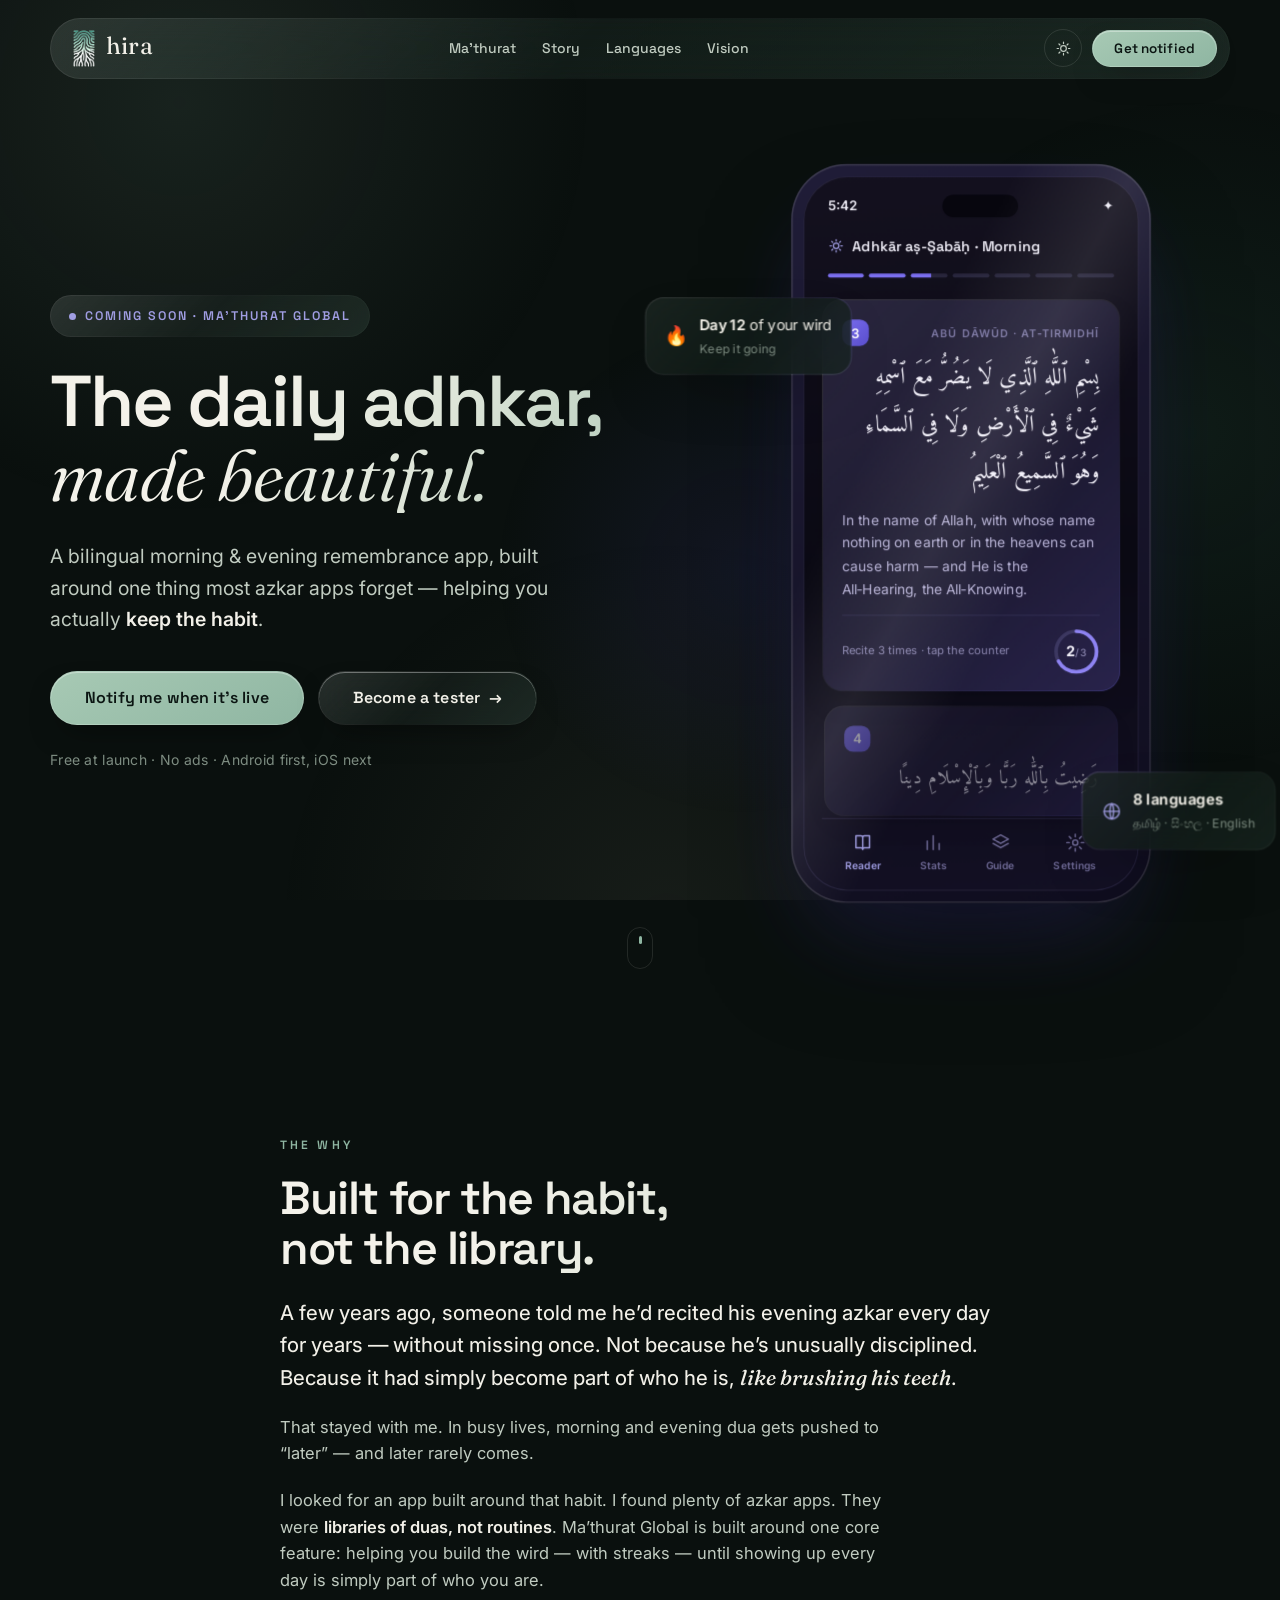
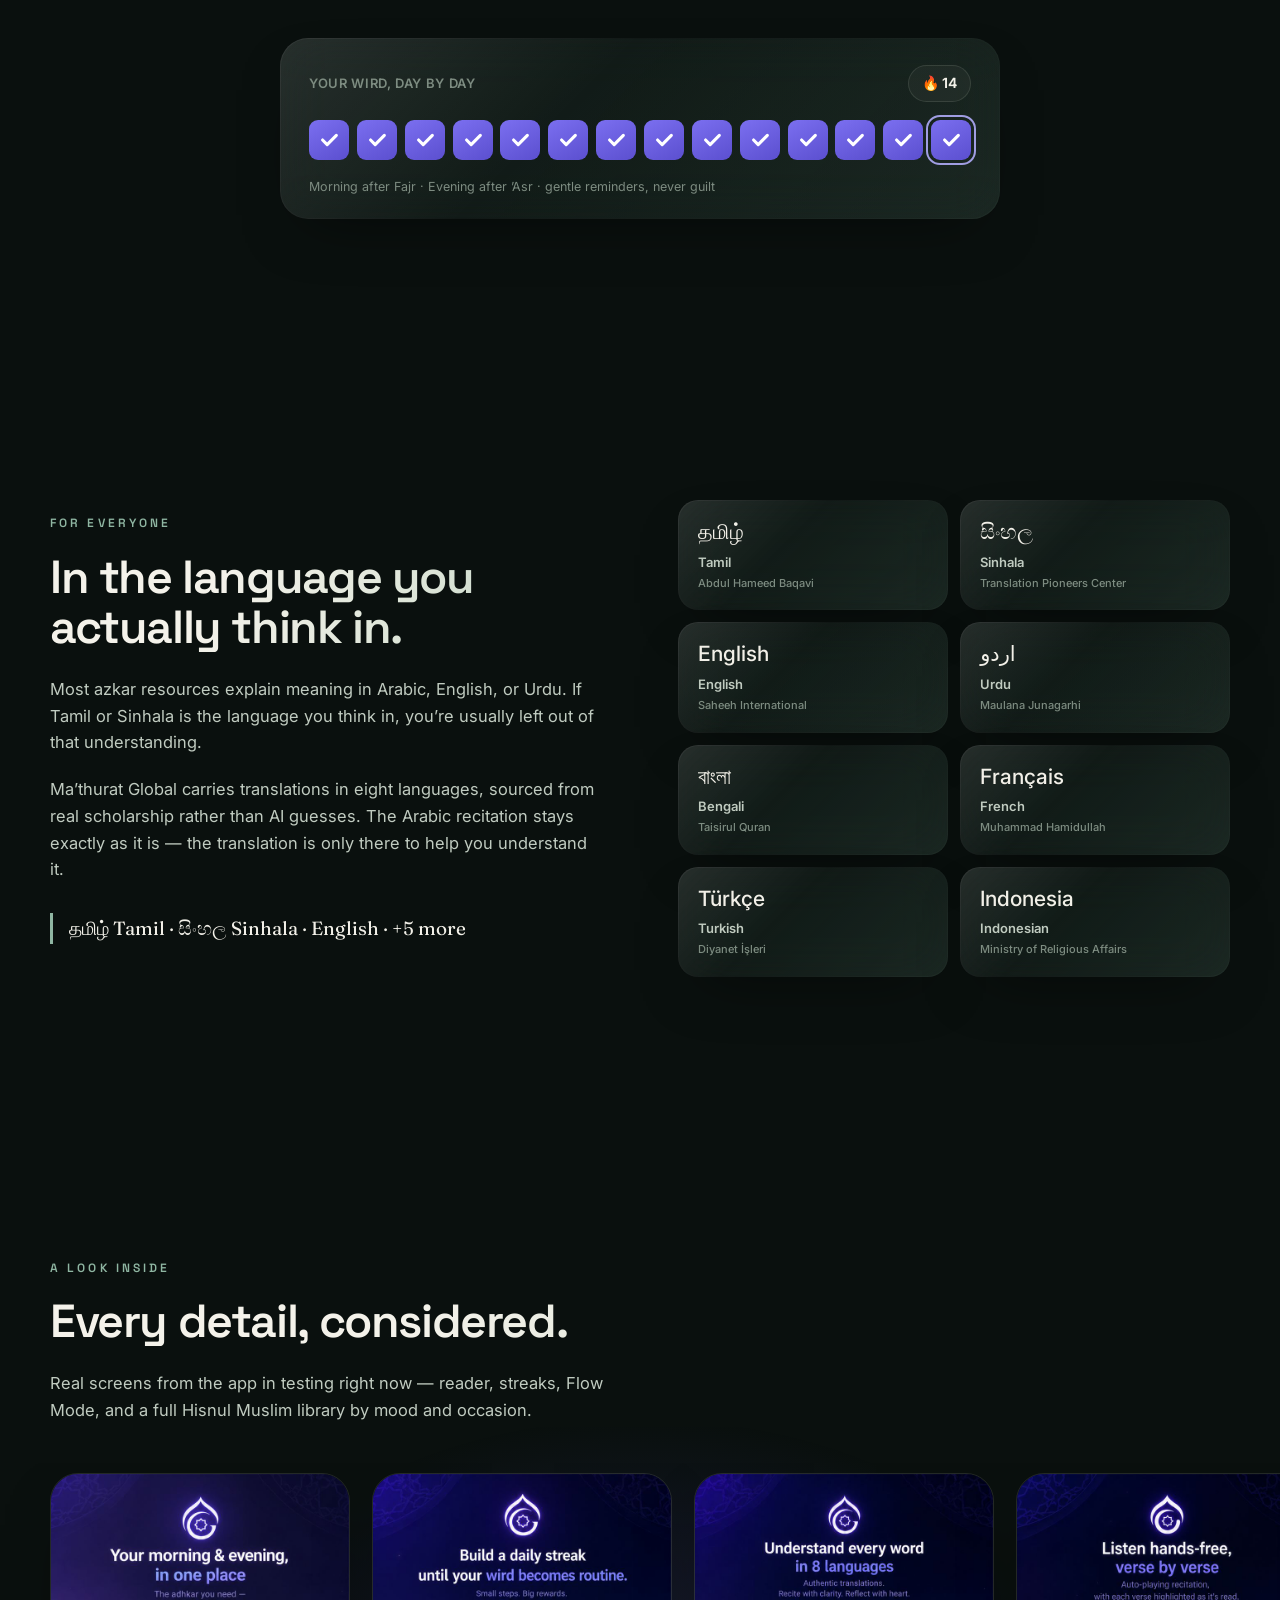
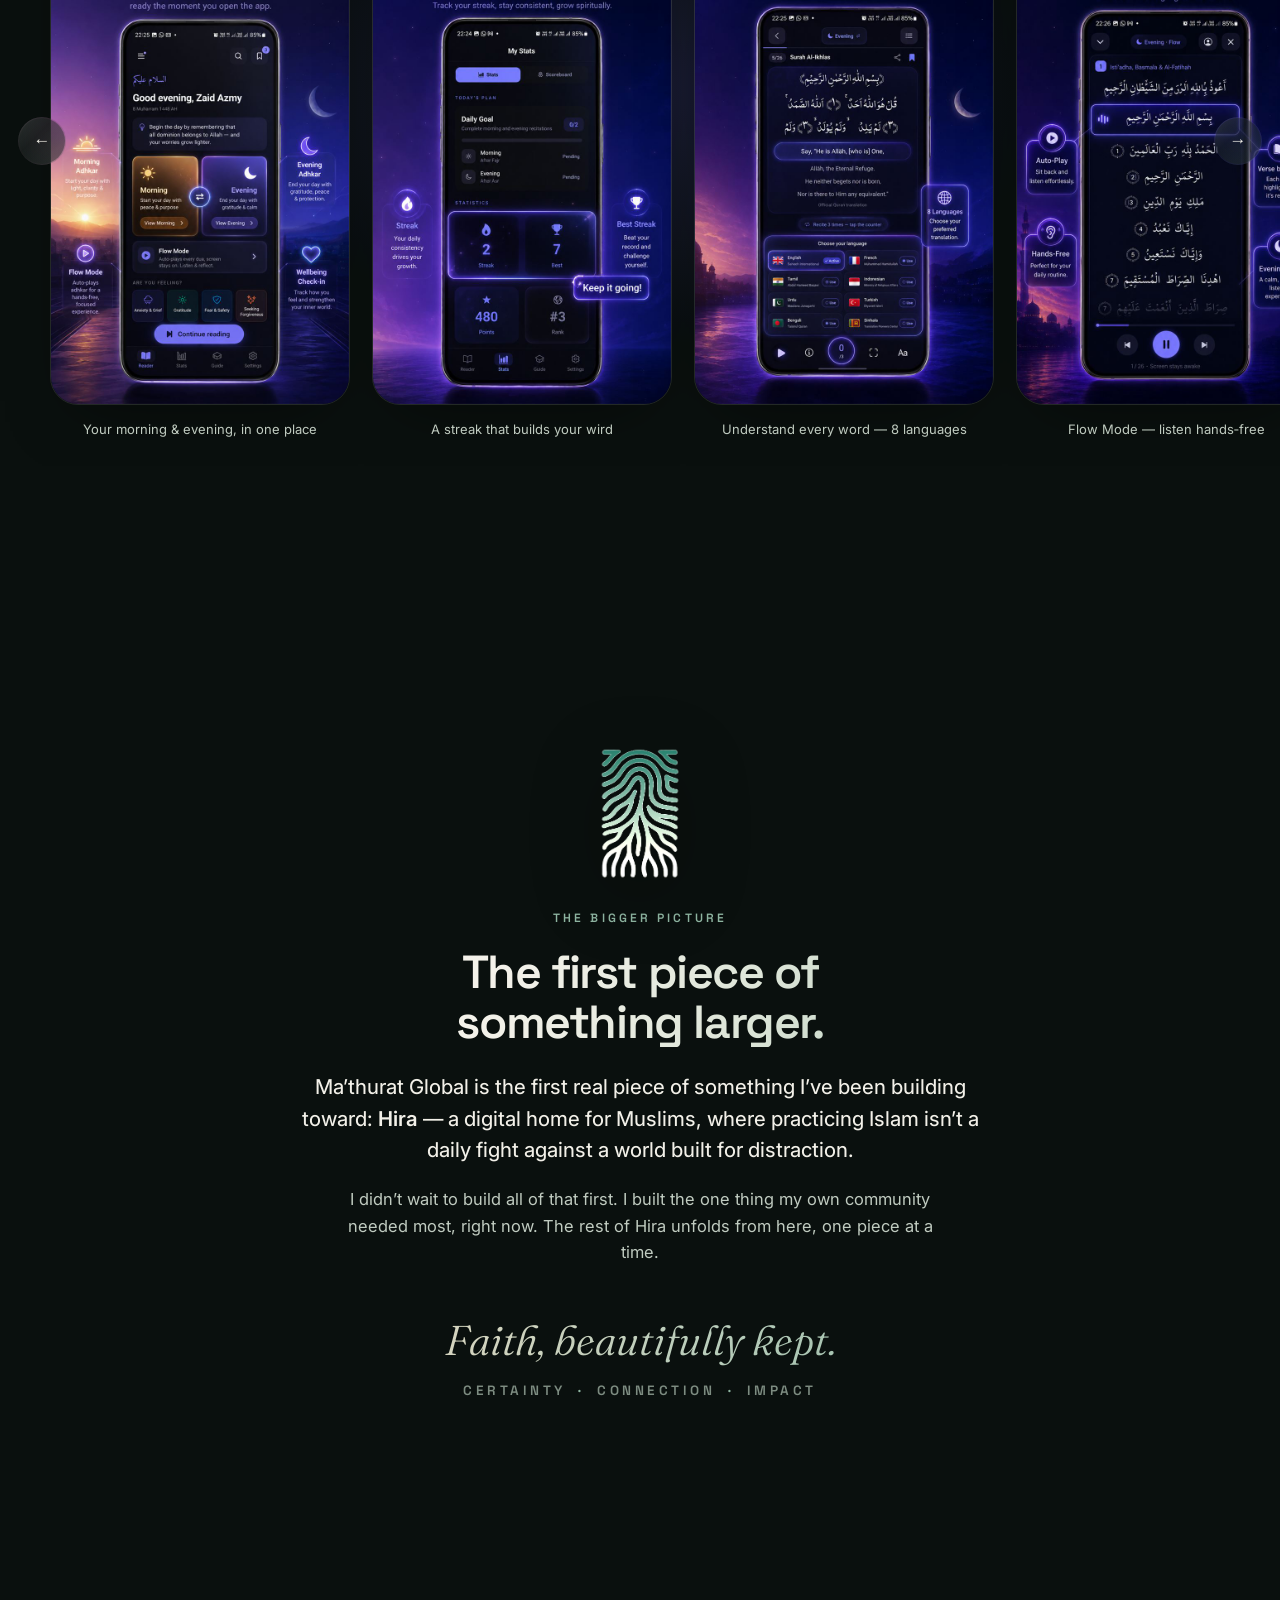
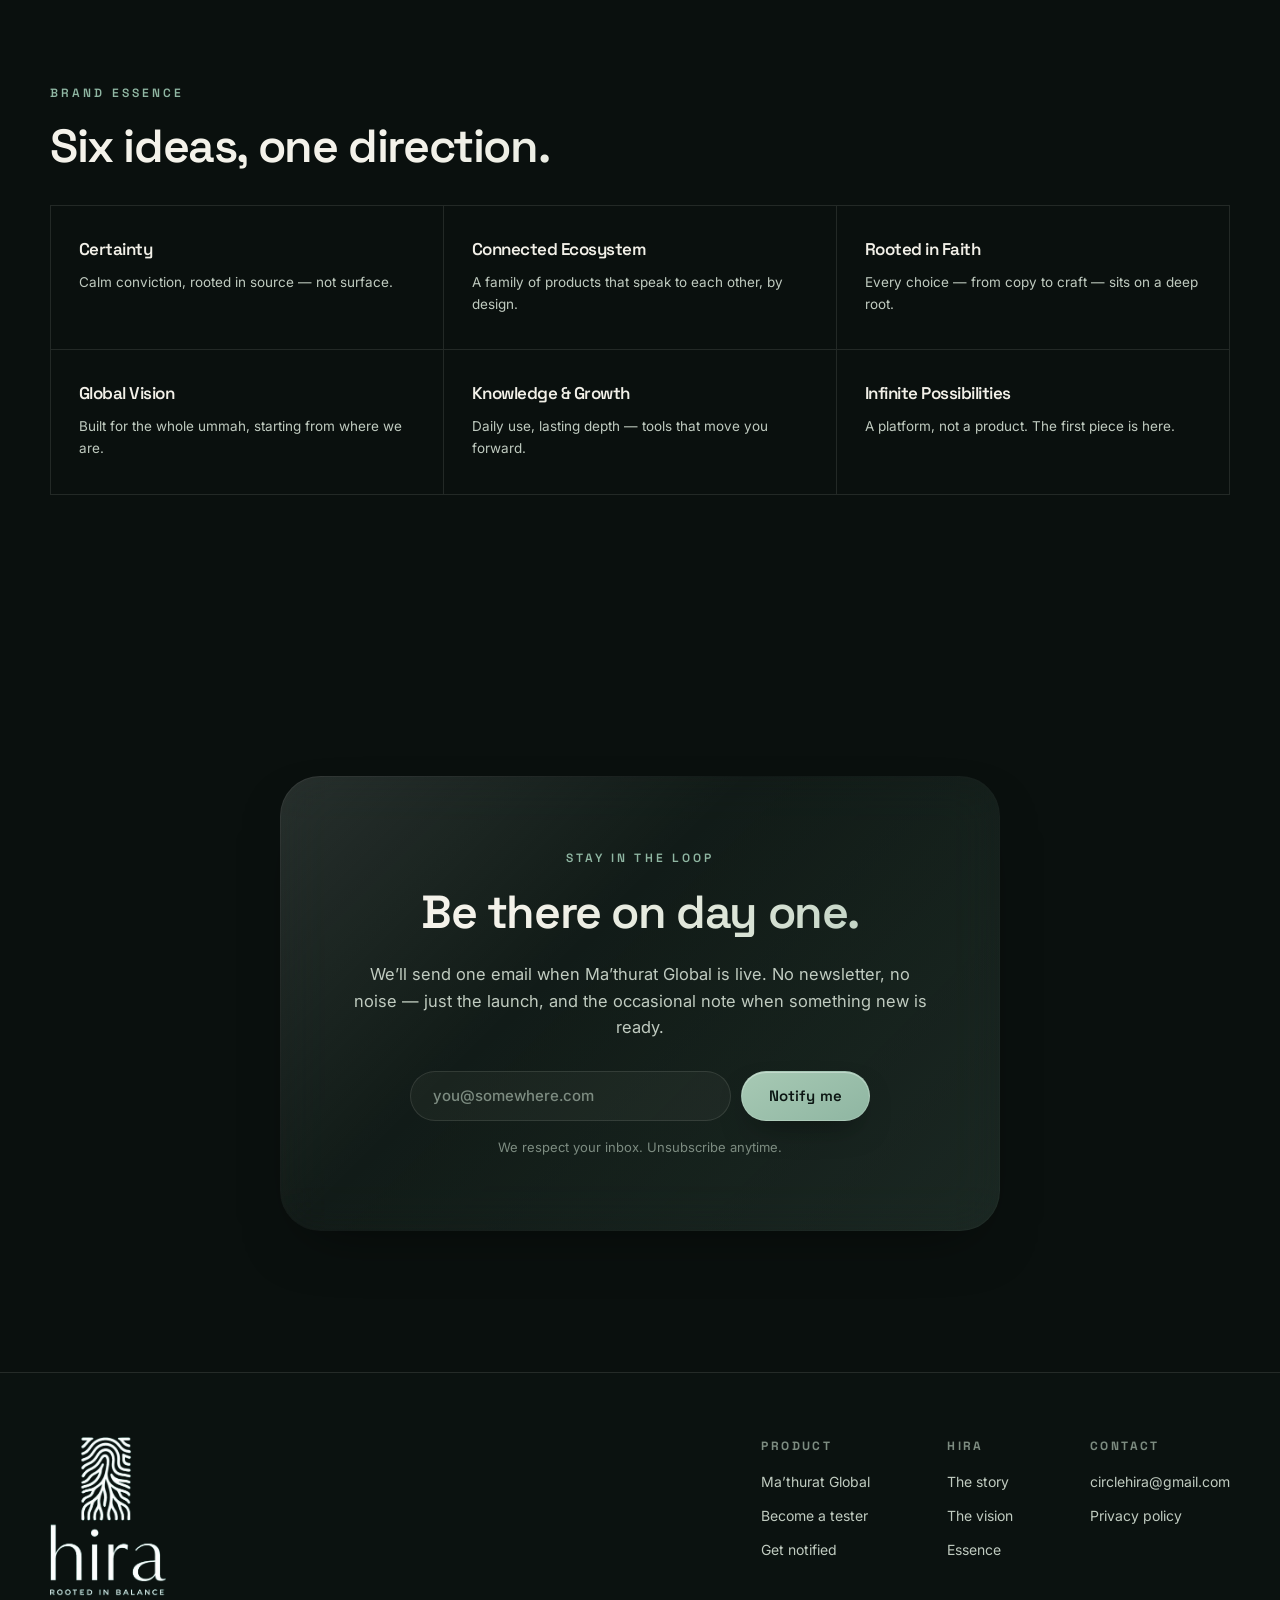
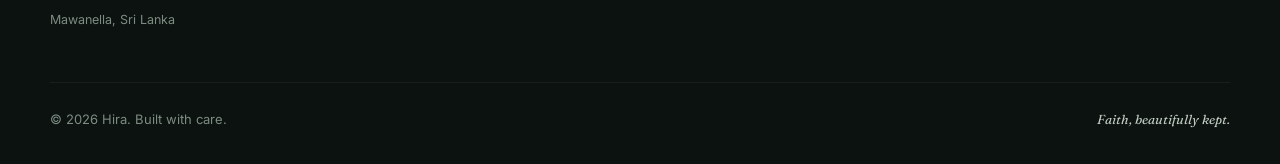
==== commit 4c8e070d: "Fix mobile chip stacking; add structured data, sitemap and robots - Mobile: flatten the hero 3D cont" ====
--- a/index.html
+++ b/index.html
@@ -4,8 +4,11 @@
   <meta charset="UTF-8" />
   <meta name="viewport" content="width=device-width, initial-scale=1.0, viewport-fit=cover" />
   <title>Hira — The daily adhkar, made beautiful.</title>
-  <meta name="description" content="Ma'thurat Global is a bilingual morning & evening remembrance app built around one thing most azkar apps forget: helping you actually keep the habit. The first piece of Hira." />
+  <meta name="description" content="Hira builds calm, beautiful tools for daily faith. First up: Ma'thurat Global — a free morning & evening adhkar (azkar) app with authentic translations in 8 languages including Tamil and Sinhala, streaks that build the habit, and hands-free audio." />
   <link rel="canonical" href="https://hiracircle.com/" />
+  <meta name="robots" content="index, follow" />
+  <meta name="application-name" content="Hira" />
+  <meta name="apple-mobile-web-app-title" content="Hira" />
 
   <meta property="og:title" content="Hira — The daily adhkar, made beautiful." />
   <meta property="og:description" content="Ma'thurat Global: morning & evening adhkar with translations in 8 languages, streaks that build your wird, and audio that flows. Coming soon — free, no ads." />
@@ -24,6 +27,42 @@
   <link rel="preconnect" href="https://fonts.googleapis.com" />
   <link rel="preconnect" href="https://fonts.gstatic.com" crossorigin />
   <link rel="stylesheet" href="https://fonts.googleapis.com/css2?family=Space+Grotesk:wght@400;500;600;700&family=Fraunces:ital,opsz,wght@0,9..144,300..600;1,9..144,300..600&family=Inter:wght@400;500;600&family=Amiri:wght@400;700&display=swap" />
+
+  <script type="application/ld+json">
+  {
+    "@context": "https://schema.org",
+    "@graph": [
+      {
+        "@type": "Organization",
+        "@id": "https://hiracircle.com/#org",
+        "name": "Hira",
+        "url": "https://hiracircle.com/",
+        "logo": "https://hiracircle.com/assets/favicon-512.png",
+        "email": "circlehira@gmail.com",
+        "slogan": "Faith, beautifully kept.",
+        "description": "Hira is a digital home for Muslims — calm, beautifully crafted tools for daily faith. Its first product is Ma'thurat Global, a bilingual morning and evening adhkar app.",
+        "address": { "@type": "PostalAddress", "addressLocality": "Mawanella", "addressCountry": "LK" }
+      },
+      {
+        "@type": "WebSite",
+        "@id": "https://hiracircle.com/#website",
+        "url": "https://hiracircle.com/",
+        "name": "Hira",
+        "alternateName": ["Hira Circle", "hiracircle"],
+        "publisher": { "@id": "https://hiracircle.com/#org" }
+      },
+      {
+        "@type": "MobileApplication",
+        "name": "Ma'thurat Global",
+        "operatingSystem": "Android",
+        "applicationCategory": "LifestyleApplication",
+        "description": "Morning & evening adhkar (al-Ma'thurat) with authentic translations in 8 languages — Tamil, Sinhala, English, Urdu, French, Indonesian, Turkish, Bengali — plus streaks, gentle reminders and hands-free audio. Free, no ads.",
+        "offers": { "@type": "Offer", "price": "0", "priceCurrency": "USD" },
+        "publisher": { "@id": "https://hiracircle.com/#org" }
+      }
+    ]
+  }
+  </script>
 
   <link rel="stylesheet" href="site.css" />
   <script>
--- a/site.css
+++ b/site.css
@@ -14,6 +14,11 @@
   --sand-400: #C9C2A6;
   --sand-300: #DCD6C0;
   --cream: #F9F4EE;
+
+  /* Ma'thurat app colours (from the app icon & UI) */
+  --indigo: #5B4FCF;
+  --indigo-2: #7B6FF0;
+  --indigo-3: #A09DE2;
 
   --grad: linear-gradient(135deg, var(--green-700) 0%, var(--sage-500) 55%, var(--sand-400) 105%);
 
@@ -56,7 +61,9 @@
   --mesh-1: rgba(124, 157, 138, 0.13);
   --mesh-2: rgba(63, 138, 116, 0.10);
   --mesh-3: rgba(201, 194, 166, 0.07);
-  --mesh-4: rgba(45, 130, 118, 0.06);
+  --mesh-4: rgba(91, 79, 207, 0.11);
+  --indigo-accent: #A09DE2;
+  --indigo-glow: rgba(91, 79, 207, 0.20);
 }
 
 /* ── Light theme ── */
@@ -85,7 +92,9 @@
   --mesh-1: rgba(15, 92, 76, 0.10);
   --mesh-2: rgba(124, 157, 138, 0.12);
   --mesh-3: rgba(201, 194, 166, 0.18);
-  --mesh-4: rgba(124, 157, 138, 0.08);
+  --mesh-4: rgba(91, 79, 207, 0.08);
+  --indigo-accent: #5B4FCF;
+  --indigo-glow: rgba(91, 79, 207, 0.13);
 }
 
 /* ── Base ── */
@@ -253,8 +262,9 @@
     linear-gradient(135deg, var(--stroke-hi), var(--stroke-lo) 50%, var(--stroke-tint)) border-box;
   -webkit-backdrop-filter: blur(16px); backdrop-filter: blur(16px);
 }
-.pulse-dot { width: 7px; height: 7px; border-radius: 50%; background: var(--accent); animation: pulse 2.4s ease-in-out infinite; }
-@keyframes pulse { 0%, 100% { box-shadow: 0 0 0 0 rgba(124, 157, 138, 0.5); } 55% { box-shadow: 0 0 0 8px rgba(124, 157, 138, 0); } }
+.eyebrow { color: var(--indigo-accent); }
+.pulse-dot { width: 7px; height: 7px; border-radius: 50%; background: var(--indigo-accent); animation: pulse 2.4s ease-in-out infinite; }
+@keyframes pulse { 0%, 100% { box-shadow: 0 0 0 0 rgba(123, 111, 240, 0.5); } 55% { box-shadow: 0 0 0 8px rgba(123, 111, 240, 0); } }
 .hero-sub { font-size: 19.5px; line-height: 1.6; color: var(--ink-2); max-width: 46ch; margin: 28px 0 36px; }
 .hero-sub strong { color: var(--ink); font-weight: 600; }
 .hero-ctas { display: flex; flex-wrap: wrap; gap: 14px; }
@@ -272,17 +282,18 @@
 .hero-stage { position: relative; perspective: 1400px; display: flex; justify-content: center; }
 .tilt { position: relative; z-index: 1; transform-style: preserve-3d; transition: transform 0.25s ease-out; }
 
+/* The hero phone renders the app in its own Ma'thurat indigo theme,
+   fixed across both site themes — the app as it actually looks. */
 .phone {
   position: relative; margin: 0;
   width: clamp(305px, 27.5vw, 362px);
   border-radius: 54px;
   padding: 12px;
-  background: linear-gradient(160deg, color-mix(in oklab, var(--phone-frame) 82%, #fff 7%), var(--phone-frame));
-  box-shadow: var(--shadow-deep), inset 0 0 0 1.5px rgba(255, 255, 255, 0.12);
+  background: linear-gradient(160deg, #201D38, #0F0D1E);
+  box-shadow: var(--shadow-deep), 0 44px 96px -36px rgba(91, 79, 207, 0.45), inset 0 0 0 1.5px rgba(255, 255, 255, 0.14);
   transform: translateZ(30px);
   animation: floaty 7s ease-in-out infinite;
 }
-:root[data-theme="dark"] .phone { box-shadow: var(--shadow-deep), inset 0 0 0 1.5px rgba(255, 255, 255, 0.16); }
 @keyframes floaty { 0%, 100% { translate: 0 0; } 50% { translate: 0 -12px; } }
 .phone-sheen {
   position: absolute; inset: 0; border-radius: 54px; pointer-events: none;
@@ -290,70 +301,68 @@
 }
 .phone-screen {
   border-radius: 43px; overflow: hidden;
-  background: var(--bg);
-  border: 1px solid var(--line-soft);
+  background: linear-gradient(175deg, #14111F 0%, #0B0A14 55%, #131024 100%);
+  border: 1px solid rgba(160, 157, 226, 0.13);
   padding: 15px 17px 0;
   min-height: 640px;
   display: flex; flex-direction: column;
-  transition: background 0.45s ease;
-}
-:root[data-theme="dark"] .phone-screen { background: #0C1310; }
-.ph-status { display: flex; align-items: center; justify-content: space-between; font-size: 13px; font-weight: 600; color: var(--ink); padding: 2px 6px 0; }
-.ph-cam { width: 74px; height: 22px; border-radius: 999px; background: var(--phone-frame); }
+}
+.ph-status { display: flex; align-items: center; justify-content: space-between; font-size: 13px; font-weight: 600; color: #EFEDF7; padding: 2px 6px 0; }
+.ph-cam { width: 74px; height: 22px; border-radius: 999px; background: #07060E; }
 .ph-head { padding: 17px 6px 4px; }
-.ph-session { display: flex; align-items: center; gap: 8px; font-family: var(--font-display); font-size: 14px; font-weight: 600; color: var(--ink); }
-.ph-sun { color: var(--accent); display: inline-flex; }
+.ph-session { display: flex; align-items: center; gap: 8px; font-family: var(--font-display); font-size: 14px; font-weight: 600; color: #EFEDF7; }
+.ph-sun { color: var(--indigo-3); display: inline-flex; }
 .ph-sun svg { width: 16px; height: 16px; }
 .ph-progress { display: flex; gap: 5px; margin: 15px 0 4px; }
-.ph-progress i { flex: 1; height: 4.5px; border-radius: 3px; background: var(--line); }
-.ph-progress i.on { background: var(--accent); }
-.ph-progress i.half { background: linear-gradient(90deg, var(--accent) 55%, var(--line) 55%); }
+.ph-progress i { flex: 1; height: 4.5px; border-radius: 3px; background: rgba(160, 157, 226, 0.16); }
+.ph-progress i.on { background: var(--indigo-2); }
+.ph-progress i.half { background: linear-gradient(90deg, var(--indigo-2) 55%, rgba(160, 157, 226, 0.16) 55%); }
 
 .dhikr {
   margin-top: 13px; padding: 19px 19px 15px;
   border-radius: var(--r-md);
   border: 1px solid transparent;
   background:
-    linear-gradient(var(--glass-strong), var(--glass-strong)) padding-box,
-    linear-gradient(135deg, var(--stroke-hi), var(--stroke-lo) 55%, var(--stroke-tint)) border-box;
-  box-shadow: 0 12px 32px -18px rgba(0, 0, 0, 0.35);
+    linear-gradient(rgba(32, 28, 58, 0.66), rgba(32, 28, 58, 0.66)) padding-box,
+    linear-gradient(135deg, rgba(255, 255, 255, 0.2), rgba(255, 255, 255, 0.04) 55%, rgba(123, 111, 240, 0.4)) border-box;
+  box-shadow: 0 12px 32px -18px rgba(0, 0, 0, 0.55);
 }
 .dhikr-top { display: flex; align-items: center; justify-content: space-between; margin-bottom: 8px; }
 .dhikr-num {
   width: 26px; height: 26px; border-radius: 9px; font-size: 13px; font-weight: 600;
   display: inline-flex; align-items: center; justify-content: center;
-  background: var(--btn-grad); color: var(--btn-ink);
-}
-.dhikr-src { font-size: 10.5px; font-weight: 600; letter-spacing: 0.09em; text-transform: uppercase; color: var(--ink-3); }
+  background: linear-gradient(135deg, var(--indigo-2), var(--indigo)); color: #fff;
+}
+.dhikr-src { font-size: 10.5px; font-weight: 600; letter-spacing: 0.09em; text-transform: uppercase; color: #7C77A3; }
 .dhikr-ar {
   font-family: var(--font-ar); font-size: 23px; line-height: 2.02;
-  color: var(--ink); margin: 7px 0 11px; text-align: right;
-}
-.dhikr-tr { font-size: 13.5px; line-height: 1.68; color: var(--ink-2); margin: 0 0 14px; }
-.dhikr-foot { display: flex; align-items: center; justify-content: space-between; border-top: 1px solid var(--line-soft); padding-top: 12px; }
-.dhikr-hint { font-size: 11px; color: var(--ink-3); }
+  color: #F5F3FC; margin: 7px 0 11px; text-align: right;
+}
+.dhikr-tr { font-size: 13.5px; line-height: 1.68; color: #B9B4D8; margin: 0 0 14px; }
+.dhikr-foot { display: flex; align-items: center; justify-content: space-between; border-top: 1px solid rgba(160, 157, 226, 0.13); padding-top: 12px; }
+.dhikr-hint { font-size: 11px; color: #8B86AF; }
 .dhikr-count { position: relative; width: 46px; height: 46px; display: inline-flex; align-items: center; justify-content: center; }
 .dhikr-count svg { position: absolute; inset: 0; transform: rotate(-90deg); }
 .dhikr-count circle { fill: none; stroke-width: 2.8; }
-.ring-bg { stroke: var(--line); }
-.ring-fg { stroke: var(--accent); stroke-linecap: round; stroke-dasharray: 97.4; stroke-dashoffset: 32.5; }
-.dhikr-count b { font-size: 14px; color: var(--ink); }
-.dhikr-count small { font-size: 10px; color: var(--ink-3); font-weight: 500; }
+.ring-bg { stroke: rgba(160, 157, 226, 0.2); }
+.ring-fg { stroke: #8F84F4; stroke-linecap: round; stroke-dasharray: 97.4; stroke-dashoffset: 32.5; }
+.dhikr-count b { font-size: 14px; color: #F5F3FC; }
+.dhikr-count small { font-size: 10px; color: #8B86AF; font-weight: 500; }
 
 .dhikr-next { opacity: 0.55; transform: scale(0.985); }
 .dhikr-next .dhikr-ar { font-size: 19px; margin-bottom: 2px; }
 
 .ph-tabs {
   margin-top: auto; display: flex; justify-content: space-around;
-  border-top: 1px solid var(--line-soft);
+  border-top: 1px solid rgba(160, 157, 226, 0.12);
   padding: 13px 4px 16px;
 }
 .ph-tabs .tab {
   display: flex; flex-direction: column; align-items: center; gap: 4px;
-  font-size: 10px; font-weight: 600; color: var(--ink-3);
+  font-size: 10px; font-weight: 600; color: #6F6A96;
 }
 .ph-tabs .tab svg { width: 20px; height: 20px; }
-.ph-tabs .tab.on { color: var(--accent); }
+.ph-tabs .tab.on { color: var(--indigo-3); }
 
 /* floating chips */
 .chip {
@@ -373,7 +382,7 @@
 .chip b { font-weight: 650; }
 .chip small { display: block; font-size: 11.5px; color: var(--ink-3); margin-top: 2px; }
 .chip-ic { font-size: 18px; display: inline-flex; }
-.chip-ic svg { width: 19px; height: 19px; color: var(--accent); }
+.chip-ic svg { width: 19px; height: 19px; color: var(--indigo-accent); }
 .chip-tl { top: 19%; left: 0; transform: translateX(-68%) translateZ(70px); animation-delay: -2.5s; }
 .chip-br { bottom: 9%; right: 0; transform: translateX(60%) translateZ(90px); animation-delay: -5s; }
 
@@ -393,7 +402,7 @@
 .wird-grid { display: grid; grid-template-columns: repeat(14, 1fr); gap: 8px; }
 .wird-grid i {
   aspect-ratio: 1; border-radius: 9px;
-  background: var(--btn-grad); opacity: 0;
+  background: linear-gradient(150deg, var(--indigo-2), var(--indigo)); opacity: 0;
   transform: scale(0.4);
   position: relative;
 }
@@ -401,11 +410,8 @@
   content: ""; position: absolute; inset: 0;
   background: center / 55% no-repeat url("data:image/svg+xml,%3Csvg xmlns='http://www.w3.org/2000/svg' viewBox='0 0 24 24' fill='none' stroke='white' stroke-width='3.4' stroke-linecap='round' stroke-linejoin='round'%3E%3Cpath d='M5 12l5 5L20 7'/%3E%3C/svg%3E");
 }
-:root[data-theme="dark"] .wird-grid i::after {
-  background-image: url("data:image/svg+xml,%3Csvg xmlns='http://www.w3.org/2000/svg' viewBox='0 0 24 24' fill='none' stroke='%230B1512' stroke-width='3.4' stroke-linecap='round' stroke-linejoin='round'%3E%3Cpath d='M5 12l5 5L20 7'/%3E%3C/svg%3E");
-}
 .wird-grid.play i { animation: pop 0.5s var(--ease) forwards; animation-delay: calc(var(--i, 0) * 1ms); }
-.wird-grid i.today { outline: 2px solid var(--accent); outline-offset: 3px; }
+.wird-grid i.today { outline: 2px solid var(--indigo-accent); outline-offset: 3px; }
 @keyframes pop { to { opacity: 1; transform: scale(1); } }
 .wird-fine { font-size: 12.5px; color: var(--ink-3); margin: 18px 0 0; }
 
@@ -429,7 +435,12 @@
 /* Gallery */
 .inside .container { margin-bottom: 40px; }
 .gallery-wrap { position: relative; }
+.gallery-wrap::before {
+  content: ""; position: absolute; inset: -6% 8% 10%; z-index: 0; pointer-events: none;
+  background: radial-gradient(55% 65% at 50% 45%, var(--indigo-glow) 0%, transparent 72%);
+}
 .gallery {
+  position: relative; z-index: 1;
   display: flex; gap: 22px;
   overflow-x: auto; scroll-snap-type: x mandatory;
   padding: 10px max(24px, calc((100vw - 1180px) / 2)) 26px;
@@ -559,7 +570,7 @@
     linear-gradient(135deg, var(--stroke-hi), var(--stroke-lo) 50%, var(--stroke-tint)) border-box;
   -webkit-backdrop-filter: blur(16px); backdrop-filter: blur(16px);
 }
-.seats b { color: var(--accent); }
+.seats b { color: var(--indigo-accent); }
 .steps { list-style: none; counter-reset: step; margin: 36px 0 0; padding: 0; display: grid; gap: 14px; }
 .steps li {
   counter-increment: step;
@@ -571,7 +582,7 @@
   flex: 0 0 auto; width: 31px; height: 31px; border-radius: 11px;
   display: flex; align-items: center; justify-content: center;
   font: 600 14px/1 var(--font-display);
-  background: var(--btn-grad); color: var(--btn-ink);
+  background: linear-gradient(135deg, var(--indigo-2), var(--indigo)); color: #fff;
 }
 .steps b { display: block; color: var(--ink); font-family: var(--font-display); font-size: 15.5px; margin-bottom: 3px; }
 .steps p { margin: 0; font-size: 13.5px; color: var(--ink-2); }
@@ -609,6 +620,8 @@
   .essence-grid { grid-template-columns: 1fr; }
   .email-row { flex-direction: column; }
   .email-row .btn { width: 100%; padding: 16px; }
+  /* flatten the 3D context so chip z-index wins over the phone's translateZ */
+  .tilt { transform-style: flat; }
   .chip-tl { top: -12px; left: 4px; transform: translateX(-10%); }
   .chip-br { bottom: -12px; right: 4px; transform: translateX(10%); }
   .wird-grid { grid-template-columns: repeat(7, 1fr); }
